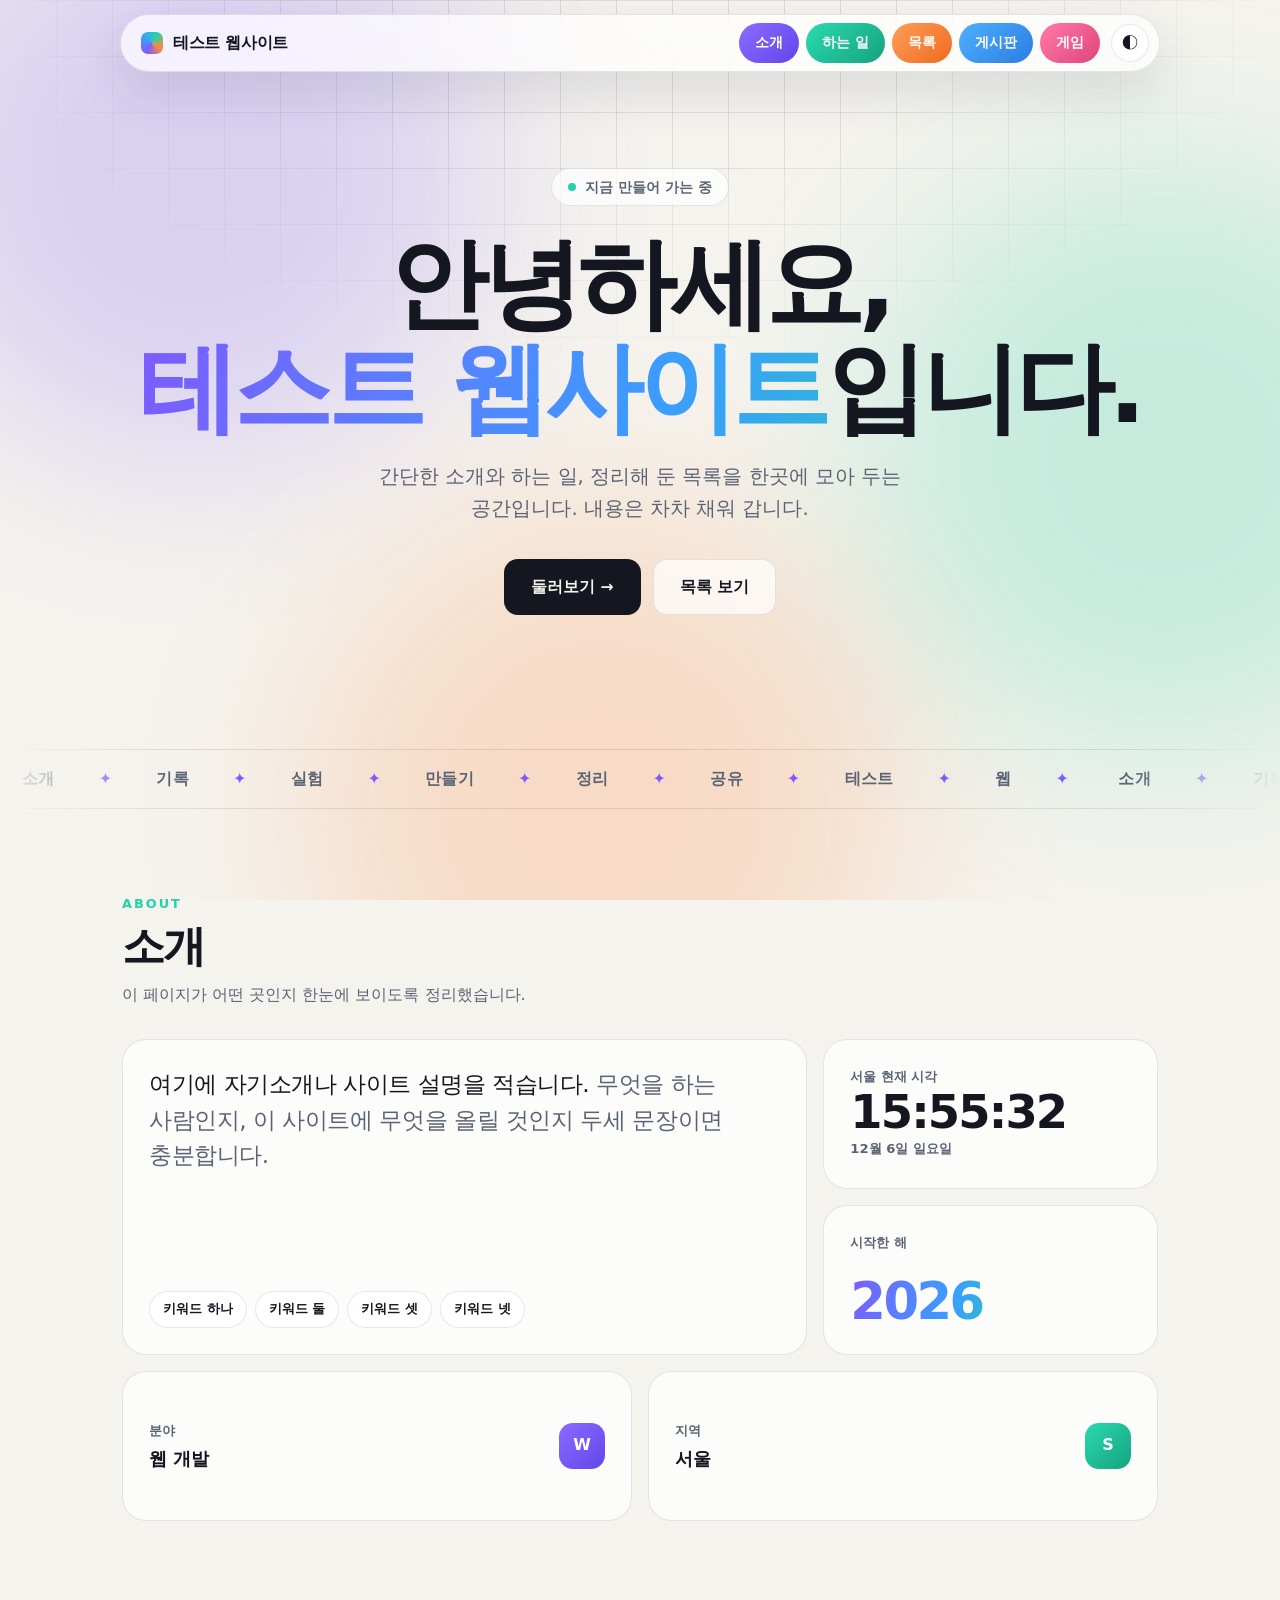
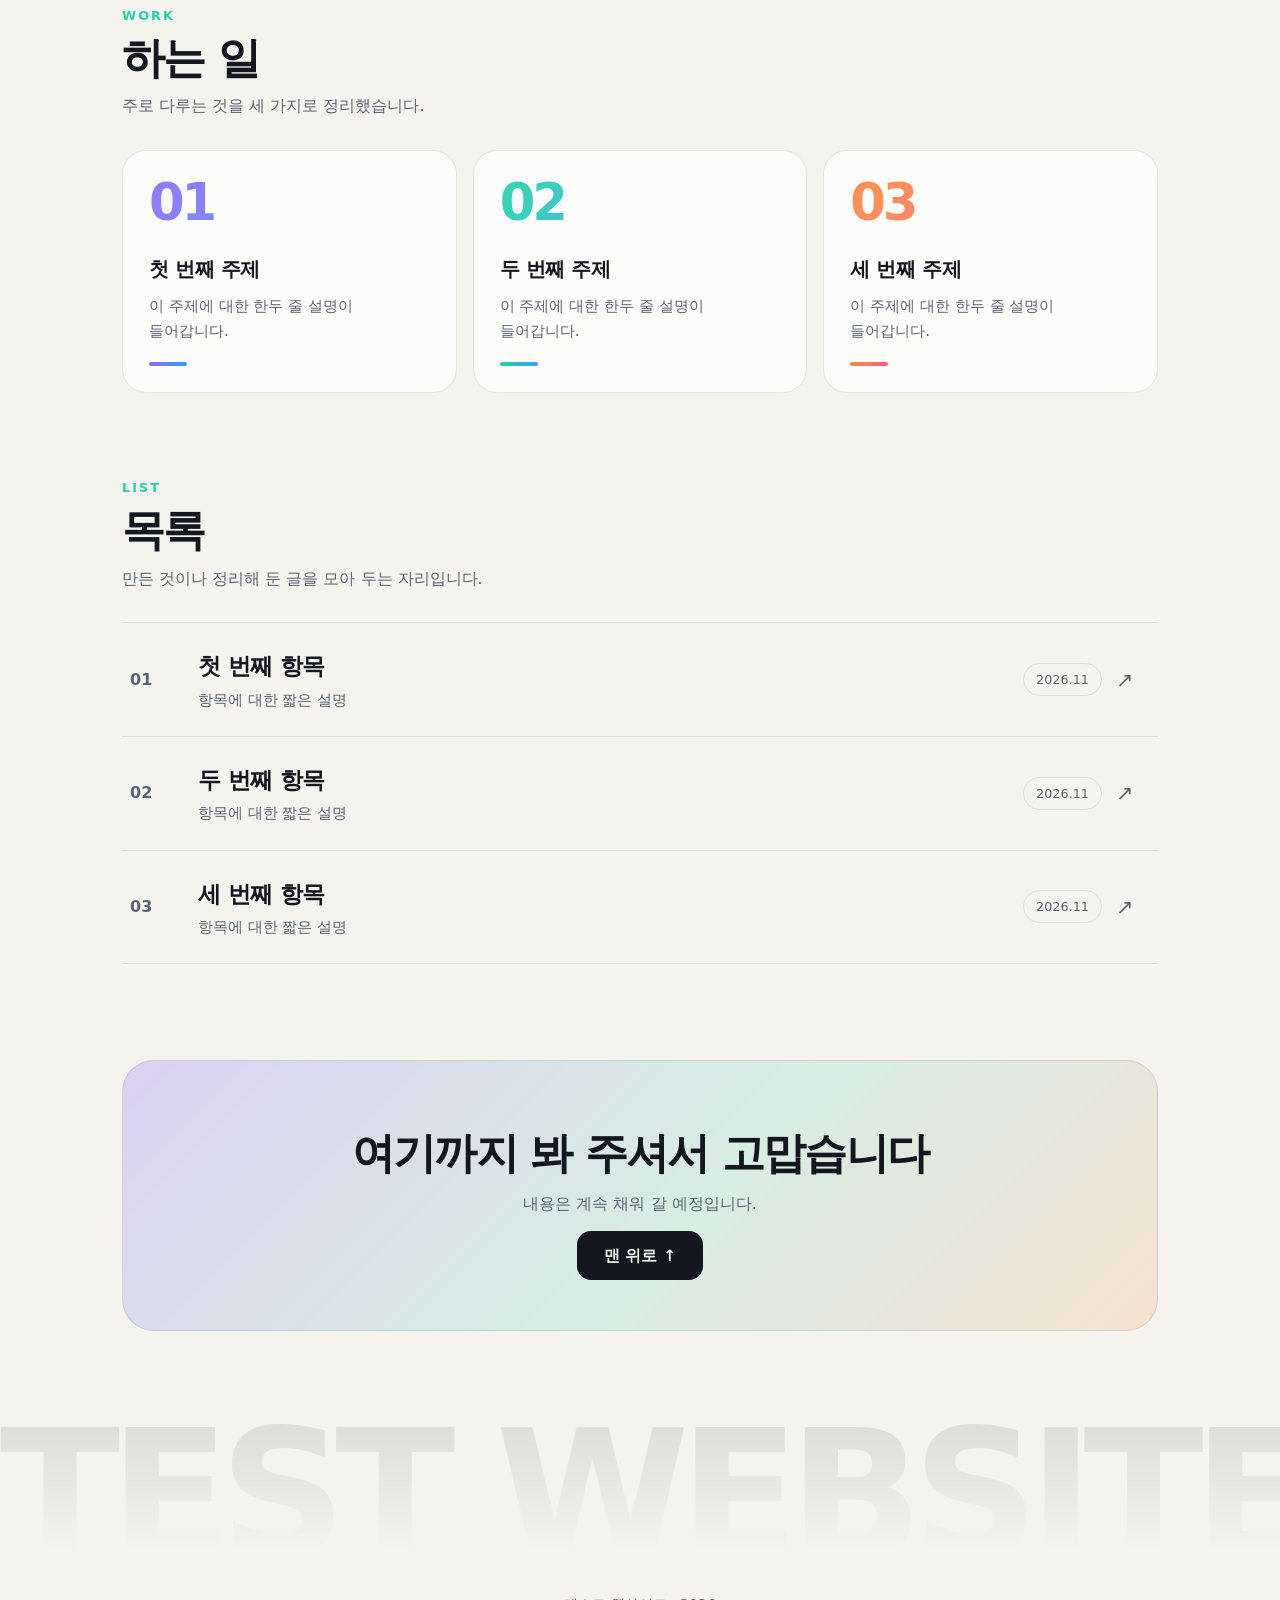
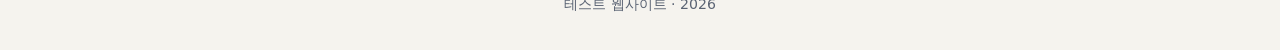
==== index.html @ 70346327 "feat: 게임 페이지 추가" ====
<!DOCTYPE html>
<html lang="ko">
<head>
<meta charset="utf-8">
<meta name="viewport" content="width=device-width, initial-scale=1">
<meta name="color-scheme" content="dark light">
<title>테스트 웹사이트</title>
<style>
  :root {
    --bg: #090b10; --bg2: #0f131b; --ink: #f2f4f8; --sub: #98a2b3; --line: rgba(255,255,255,.09);
    --glass: rgba(255,255,255,.045); --glass2: rgba(255,255,255,.08);
    --c1: #7c5cff; --c2: #22d3a6; --c3: #ff8a3d; --c4: #3b9dff;
    --shadow: 0 20px 60px rgba(0,0,0,.45);
  }
  :root[data-theme="light"] {
    --bg: #f5f3ee; --bg2: #ffffff; --ink: #14171f; --sub: #5b6474; --line: rgba(20,23,31,.1);
    --glass: rgba(255,255,255,.7); --glass2: rgba(255,255,255,.95);
    --shadow: 0 20px 50px rgba(30,40,70,.12);
  }
  * { box-sizing: border-box; }
  html { scroll-behavior: smooth; }
  body { margin: 0; background: var(--bg); color: var(--ink); line-height: 1.65; overflow-x: hidden; word-break: keep-all; overflow-wrap: anywhere;
    font-family: "Pretendard", "Malgun Gothic", "맑은 고딕", "Apple SD Gothic Neo", system-ui, sans-serif;
    -webkit-font-smoothing: antialiased; }
  a { color: inherit; text-decoration: none; }
  .wrap { max-width: 1080px; margin: 0 auto; padding: 0 22px; position: relative; }

  /* 배경 */
  .aurora { position: fixed; inset: 0; z-index: -2; overflow: hidden; pointer-events: none; }
  .aurora i { position: absolute; width: 46vw; height: 46vw; min-width: 380px; min-height: 380px; border-radius: 50%;
    filter: blur(90px); opacity: .34; animation: drift 22s ease-in-out infinite alternate; }
  .aurora i:nth-child(1) { background: var(--c1); top: -14%; left: -8%; }
  .aurora i:nth-child(2) { background: var(--c2); top: 18%; right: -14%; animation-duration: 27s; animation-delay: -6s; }
  .aurora i:nth-child(3) { background: var(--c3); bottom: -22%; left: 24%; opacity: .2; animation-duration: 31s; animation-delay: -12s; }
  :root[data-theme="light"] .aurora i { opacity: .22; }
  .grid-bg { position: fixed; inset: 0; z-index: -1; pointer-events: none;
    background-image: linear-gradient(var(--line) 1px, transparent 1px), linear-gradient(90deg, var(--line) 1px, transparent 1px);
    background-size: 56px 56px; mask-image: radial-gradient(ellipse 70% 55% at 50% 0%, #000 30%, transparent 75%);
    -webkit-mask-image: radial-gradient(ellipse 70% 55% at 50% 0%, #000 30%, transparent 75%); }
  @keyframes drift { to { transform: translate3d(7vw, 5vh, 0) scale(1.14); } }

  /* 상단 메뉴 */
  header { position: sticky; top: 14px; z-index: 20; padding: 0 14px; }
  .bar { max-width: 1040px; margin: 0 auto; height: 58px; padding: 0 10px 0 20px; display: flex; align-items: center; justify-content: space-between;
    background: var(--glass); border: 1px solid var(--line); border-radius: 999px;
    backdrop-filter: blur(18px) saturate(160%); -webkit-backdrop-filter: blur(18px) saturate(160%); box-shadow: var(--shadow); }
  .logo { display: flex; align-items: center; gap: 10px; font-weight: 800; letter-spacing: -0.02em; white-space: nowrap; }
  .logo span { width: 22px; height: 22px; border-radius: 7px; background: conic-gradient(from 210deg, var(--c1), var(--c4), var(--c2), var(--c3), var(--c1)); }
  nav { display: flex; flex-direction: row; align-items: center; gap: 7px; }
  nav a { padding: 8px 16px; border-radius: 999px; font-size: .88rem; font-weight: 700; color: #fff; white-space: nowrap;
    transition: transform .15s, box-shadow .15s; }
  nav a:nth-child(1) { background: linear-gradient(135deg, #8b6bff, #6246ea); }
  nav a:nth-child(2) { background: linear-gradient(135deg, #2bd9ad, #14a37f); }
  nav a:nth-child(3) { background: linear-gradient(135deg, #ff9d57, #ef6b1f); }
  nav a:nth-child(4) { background: linear-gradient(135deg, #4fb0ff, #2a7de1); }
  nav a:nth-child(5) { background: linear-gradient(135deg, #ff7aa8, #e0457b); }
  nav a:hover { transform: translateY(-2px); box-shadow: 0 8px 20px rgba(0,0,0,.28); }
  #theme { width: 38px; height: 38px; margin-left: 4px; border-radius: 50%; border: 1px solid var(--line); background: var(--glass2);
    color: var(--ink); cursor: pointer; font-size: 1rem; display: grid; place-items: center; transition: transform .3s; }
  #theme:hover { transform: rotate(40deg); }

  /* 첫 화면 */
  .hero { padding: 110px 0 70px; text-align: center; }
  .badge { display: inline-flex; align-items: center; gap: 9px; padding: 7px 16px; border-radius: 999px; font-size: .85rem; font-weight: 600;
    background: var(--glass); border: 1px solid var(--line); color: var(--sub); }
  .badge b { width: 8px; height: 8px; border-radius: 50%; background: var(--c2); box-shadow: 0 0 0 0 var(--c2); animation: pulse 2s infinite; }
  @keyframes pulse { 70% { box-shadow: 0 0 0 9px transparent; } 100% { box-shadow: 0 0 0 0 transparent; } }
  h1 { font-size: clamp(2.2rem, 9vw, 6.2rem); line-height: 1.04; letter-spacing: -0.05em; font-weight: 800; margin: 26px 0 22px; }
  .grad { background: linear-gradient(100deg, var(--c1) 0%, var(--c4) 35%, var(--c2) 65%, var(--c3) 100%); background-size: 220% 100%;
    -webkit-background-clip: text; background-clip: text; color: transparent; animation: shine 9s linear infinite; }
  @keyframes shine { to { background-position: -220% 0; } }
  .hero p { font-size: clamp(1rem, 2.2vw, 1.22rem); color: var(--sub); max-width: 580px; margin: 0 auto 34px; }
  .btns { display: flex; gap: 12px; justify-content: center; flex-wrap: wrap; }
  .btn { padding: 14px 26px; border-radius: 14px; font-weight: 700; font-size: .98rem; border: 1px solid var(--line); background: var(--glass);
    backdrop-filter: blur(10px); transition: transform .15s, background .15s; }
  .btn.main { background: var(--ink); color: var(--bg); border-color: transparent; }
  .btn:hover { transform: translateY(-2px); }
  .btn i { font-style: normal; display: inline-block; transition: transform .2s; }
  .btn:hover i { transform: translateX(4px); }

  /* 흐르는 띠 */
  .marquee { margin: 64px 0 0; border-block: 1px solid var(--line); padding: 16px 0; overflow: hidden; white-space: nowrap;
    mask-image: linear-gradient(90deg, transparent, #000 12%, #000 88%, transparent);
    -webkit-mask-image: linear-gradient(90deg, transparent, #000 12%, #000 88%, transparent); }
  .marquee div { display: inline-block; animation: slide 30s linear infinite; }
  .marquee span { margin: 0 22px; font-weight: 700; letter-spacing: .02em; color: var(--sub); }
  .marquee span::after { content: "✦"; margin-left: 44px; color: var(--c1); }
  @keyframes slide { to { transform: translateX(-50%); } }

  section { padding: 84px 0 0; }
  .eyebrow { font-size: .8rem; font-weight: 800; letter-spacing: .16em; color: var(--c2); text-transform: uppercase; }
  h2 { font-size: clamp(1.8rem, 4.4vw, 2.7rem); letter-spacing: -0.04em; line-height: 1.15; margin: 8px 0 10px; }
  .lead { color: var(--sub); margin: 0 0 30px; max-width: 520px; }

  /* 카드 공통 */
  .tile { position: relative; background: var(--glass); border: 1px solid var(--line); border-radius: 24px; padding: 26px; overflow: hidden;
    backdrop-filter: blur(14px); -webkit-backdrop-filter: blur(14px); transition: transform .25s, border-color .25s; }
  .tile::before { content: ""; position: absolute; inset: 0; border-radius: inherit; opacity: 0; transition: opacity .3s; pointer-events: none;
    background: radial-gradient(420px circle at var(--mx, 50%) var(--my, 50%), rgba(124,92,255,.22), transparent 45%); }
  .tile:hover { transform: translateY(-4px); border-color: rgba(124,92,255,.5); }
  .tile:hover::before { opacity: 1; }
  .tile > * { position: relative; }

  /* 벤토 */
  .bento { display: grid; grid-template-columns: repeat(6, 1fr); grid-auto-rows: minmax(150px, auto); gap: 16px; }
  .b-intro { grid-column: span 4; grid-row: span 2; display: flex; flex-direction: column; justify-content: space-between; }
  .b-intro p { font-size: clamp(1.1rem, 2.3vw, 1.45rem); line-height: 1.55; letter-spacing: -0.02em; margin: 0 0 18px; }
  .b-intro p em { font-style: normal; color: var(--sub); }
  .chips { display: flex; flex-wrap: wrap; gap: 8px; }
  .chips span { padding: 6px 13px; border-radius: 999px; border: 1px solid var(--line); background: var(--glass2); font-size: .84rem; font-weight: 600; }
  .b-clock { grid-column: span 2; display: flex; flex-direction: column; justify-content: space-between; }
  .b-clock .time { font-size: clamp(1.45rem, 4.6vw, 2.9rem); white-space: nowrap; font-weight: 800; letter-spacing: -0.04em; font-variant-numeric: tabular-nums; line-height: 1; }
  .b-stat { grid-column: span 2; display: flex; flex-direction: column; justify-content: space-between; }
  .b-stat .big { font-size: clamp(2.2rem, 5vw, 3.2rem); font-weight: 800; letter-spacing: -0.05em; line-height: 1; }
  .b-wide { grid-column: span 3; display: flex; align-items: center; justify-content: space-between; gap: 14px; min-height: 110px; }
  .b-wide b { font-size: 1.15rem; }
  .label { font-size: .82rem; color: var(--sub); font-weight: 600; }
  .dot { width: 46px; height: 46px; border-radius: 14px; flex: none; display: grid; place-items: center; font-weight: 800; color: #fff; }

  /* 하는 일 */
  .cards { display: grid; grid-template-columns: repeat(3, 1fr); gap: 16px; }
  .card .num { font-size: 3.2rem; font-weight: 800; letter-spacing: -0.06em; line-height: 1; opacity: .9;
    background: linear-gradient(135deg, var(--k1), var(--k2)); -webkit-background-clip: text; background-clip: text; color: transparent; }
  .card h3 { margin: 26px 0 8px; font-size: 1.22rem; letter-spacing: -0.02em; }
  .card p { margin: 0 0 18px; color: var(--sub); font-size: .95rem; }
  .card .line { height: 4px; border-radius: 4px; background: linear-gradient(90deg, var(--k1), var(--k2)); width: 38px; transition: width .35s; }
  .card:hover .line { width: 100%; }

  /* 목록 */
  .list { list-style: none; margin: 0; padding: 0; }
  .list li { border-top: 1px solid var(--line); }
  .list li:last-child { border-bottom: 1px solid var(--line); }
  .row { display: grid; grid-template-columns: 54px 1fr auto 34px; align-items: center; gap: 14px; padding: 24px 8px; transition: padding .25s, background .25s; border-radius: 16px; }
  .row:hover { padding-inline: 20px; background: var(--glass); }
  .row .no { color: var(--sub); font-weight: 700; font-variant-numeric: tabular-nums; }
  .row b { font-size: clamp(1.1rem, 2.6vw, 1.45rem); letter-spacing: -0.03em; }
  .row p { margin: 2px 0 0; color: var(--sub); font-size: .92rem; }
  .row small { padding: 5px 12px; border-radius: 999px; border: 1px solid var(--line); font-size: .8rem; color: var(--sub); white-space: nowrap; }
  .row .go { font-size: 1.3rem; transition: transform .25s; color: var(--sub); }
  .row:hover .go { transform: translate(4px, -4px); color: var(--c2); }

  /* 하단 */
  .cta { margin-top: 96px; text-align: center; padding: 60px 24px; border-radius: 32px; border: 1px solid var(--line);
    background: linear-gradient(135deg, rgba(124,92,255,.22), rgba(34,211,166,.14) 55%, rgba(255,138,61,.16)); }
  .cta h2 { margin-bottom: 12px; }
  .cta p { color: var(--sub); margin: 0 0 26px; }
  footer { padding: 46px 0 34px; text-align: center; color: var(--sub); font-size: .88rem; }
  .word { font-size: clamp(3rem, 15vw, 11rem); font-weight: 800; letter-spacing: -0.06em; line-height: .9; margin: 40px 0 18px; user-select: none;
    background: linear-gradient(180deg, var(--line), transparent 85%); -webkit-background-clip: text; background-clip: text; color: transparent; white-space: nowrap; }

  /* 등장 효과 */
  .js .rv { opacity: 0; transform: translateY(26px); transition: opacity .7s cubic-bezier(.2,.7,.2,1), transform .7s cubic-bezier(.2,.7,.2,1); transition-delay: var(--d, 0s); }
  .js .rv.on { opacity: 1; transform: none; }

  @media (max-width: 820px) {
    .bento { grid-template-columns: repeat(2, 1fr); }
    .b-intro, .b-wide { grid-column: span 2; }
    .b-intro { grid-row: auto; gap: 18px; }
    .b-clock, .b-stat { grid-column: span 1; }
    .cards { grid-template-columns: 1fr; }
    .hero { padding: 76px 0 50px; }
    section { padding-top: 64px; }
  }
  @media (max-width: 560px) {
    .bar { padding-left: 14px; height: 54px; }
    .logo em { display: none; }
    nav { gap: 3px; }
    nav a { padding: 7px 8px; font-size: .78rem; }
    #theme { width: 34px; height: 34px; }
    .row { grid-template-columns: 32px 1fr 26px; }
    .row small { display: none; }
    .tile { padding: 20px; border-radius: 20px; }
  }
  @media (prefers-reduced-motion: reduce) {
    *, *::before, *::after { animation: none !important; transition: none !important; }
    .js .rv { opacity: 1; transform: none; }
  }
</style>
</head>
<body>

<div class="aurora"><i></i><i></i><i></i></div>
<div class="grid-bg"></div>

<header>
  <div class="bar">
    <a class="logo" href="#top"><span></span><em style="font-style:normal">테스트 웹사이트</em></a>
    <nav>
      <a href="#about">소개</a>
      <a href="#work">하는 일</a>
      <a href="#list">목록</a>
      <a href="board.html">게시판</a>
      <a href="game.html">게임</a>
      <button id="theme" type="button" aria-label="밝기 전환" title="밝기 전환">◐</button>
    </nav>
  </div>
</header>

<main id="top">
  <div class="wrap">

    <div class="hero">
      <div class="badge rv"><b></b>지금 만들어 가는 중</div>
      <h1 class="rv" style="--d:.08s">안녕하세요,<br><span class="grad">테스트 웹사이트</span>입니다.</h1>
      <p class="rv" style="--d:.16s">간단한 소개와 하는 일, 정리해 둔 목록을 한곳에 모아 두는 공간입니다. 내용은 차차 채워 갑니다.</p>
      <div class="btns rv" style="--d:.24s">
        <a class="btn main" href="#about">둘러보기 <i>→</i></a>
        <a class="btn" href="#list">목록 보기</a>
      </div>
    </div>

  </div>

  <div class="marquee" aria-hidden="true">
    <div>
      <span>소개</span><span>기록</span><span>실험</span><span>만들기</span><span>정리</span><span>공유</span><span>테스트</span><span>웹</span>
      <span>소개</span><span>기록</span><span>실험</span><span>만들기</span><span>정리</span><span>공유</span><span>테스트</span><span>웹</span>
    </div>
  </div>

  <div class="wrap">

    <section id="about">
      <div class="eyebrow rv">About</div>
      <h2 class="rv">소개</h2>
      <p class="lead rv">이 페이지가 어떤 곳인지 한눈에 보이도록 정리했습니다.</p>

      <div class="bento">
        <div class="tile b-intro rv">
          <p>여기에 자기소개나 사이트 설명을 적습니다. <em>무엇을 하는 사람인지, 이 사이트에 무엇을 올릴 것인지 두세 문장이면 충분합니다.</em></p>
          <div class="chips"><span>키워드 하나</span><span>키워드 둘</span><span>키워드 셋</span><span>키워드 넷</span></div>
        </div>
        <div class="tile b-clock rv" style="--d:.06s">
          <span class="label">서울 현재 시각</span>
          <div>
            <div class="time" id="clock">--:--</div>
            <span class="label" id="date"></span>
          </div>
        </div>
        <div class="tile b-stat rv" style="--d:.12s">
          <span class="label">시작한 해</span>
          <div class="big"><span class="grad">2026</span></div>
        </div>
        <div class="tile b-wide rv">
          <div><span class="label">분야</span><br><b>웹 개발</b></div>
          <div class="dot" style="background:linear-gradient(135deg,#8b6bff,#6246ea)">W</div>
        </div>
        <div class="tile b-wide rv" style="--d:.06s">
          <div><span class="label">지역</span><br><b>서울</b></div>
          <div class="dot" style="background:linear-gradient(135deg,#2bd9ad,#14a37f)">S</div>
        </div>
      </div>
    </section>

    <section id="work">
      <div class="eyebrow rv">Work</div>
      <h2 class="rv">하는 일</h2>
      <p class="lead rv">주로 다루는 것을 세 가지로 정리했습니다.</p>
      <div class="cards">
        <div class="tile card rv" style="--k1:#8b6bff;--k2:#3b9dff">
          <div class="num">01</div>
          <h3>첫 번째 주제</h3>
          <p>이 주제에 대한 한두 줄 설명이 들어갑니다.</p>
          <div class="line"></div>
        </div>
        <div class="tile card rv" style="--k1:#22d3a6;--k2:#3b9dff;--d:.08s">
          <div class="num">02</div>
          <h3>두 번째 주제</h3>
          <p>이 주제에 대한 한두 줄 설명이 들어갑니다.</p>
          <div class="line"></div>
        </div>
        <div class="tile card rv" style="--k1:#ff8a3d;--k2:#ff5c8a;--d:.16s">
          <div class="num">03</div>
          <h3>세 번째 주제</h3>
          <p>이 주제에 대한 한두 줄 설명이 들어갑니다.</p>
          <div class="line"></div>
        </div>
      </div>
    </section>

    <section id="list">
      <div class="eyebrow rv">List</div>
      <h2 class="rv">목록</h2>
      <p class="lead rv">만든 것이나 정리해 둔 글을 모아 두는 자리입니다.</p>
      <ul class="list">
        <li class="rv"><div class="row"><span class="no">01</span><div><b>첫 번째 항목</b><p>항목에 대한 짧은 설명</p></div><small>2026.11</small><span class="go">↗</span></div></li>
        <li class="rv"><div class="row"><span class="no">02</span><div><b>두 번째 항목</b><p>항목에 대한 짧은 설명</p></div><small>2026.11</small><span class="go">↗</span></div></li>
        <li class="rv"><div class="row"><span class="no">03</span><div><b>세 번째 항목</b><p>항목에 대한 짧은 설명</p></div><small>2026.11</small><span class="go">↗</span></div></li>
      </ul>
    </section>

    <div class="cta rv">
      <h2>여기까지 봐 주셔서 고맙습니다</h2>
      <p>내용은 계속 채워 갈 예정입니다.</p>
      <a class="btn main" href="#top">맨 위로 <i>↑</i></a>
    </div>

  </div>
</main>

<footer>
  <div class="word" aria-hidden="true">TEST WEBSITE</div>
  테스트 웹사이트 · 2026
</footer>

<script>
(function () {
  var root = document.documentElement;
  root.classList.add('js');

  // 밝기 전환
  var saved = null;
  try { saved = localStorage.getItem('theme'); } catch (e) {}
  if (saved === 'light' || (!saved && window.matchMedia && window.matchMedia('(prefers-color-scheme: light)').matches)) root.setAttribute('data-theme', 'light');
  document.getElementById('theme').addEventListener('click', function () {
    var light = root.getAttribute('data-theme') === 'light';
    if (light) root.removeAttribute('data-theme'); else root.setAttribute('data-theme', 'light');
    try { localStorage.setItem('theme', light ? 'dark' : 'light'); } catch (e) {}
  });

  // 스크롤 등장
  var items = document.querySelectorAll('.rv');
  if ('IntersectionObserver' in window) {
    var io = new IntersectionObserver(function (es) {
      es.forEach(function (en) { if (en.isIntersecting) { en.target.classList.add('on'); io.unobserve(en.target); } });
    }, { threshold: 0.12 });
    items.forEach(function (el) { io.observe(el); });
  } else {
    items.forEach(function (el) { el.classList.add('on'); });
  }

  // 카드 위 마우스 빛
  document.querySelectorAll('.tile').forEach(function (el) {
    el.addEventListener('pointermove', function (ev) {
      var r = el.getBoundingClientRect();
      el.style.setProperty('--mx', (ev.clientX - r.left) + 'px');
      el.style.setProperty('--my', (ev.clientY - r.top) + 'px');
    });
  });

  // 서울 시각
  var clock = document.getElementById('clock'), date = document.getElementById('date');
  function tick() {
    var now = new Date();
    try {
      clock.textContent = now.toLocaleTimeString('ko-KR', { timeZone: 'Asia/Seoul', hour12: false, hour: '2-digit', minute: '2-digit', second: '2-digit' });
      date.textContent = now.toLocaleDateString('ko-KR', { timeZone: 'Asia/Seoul', month: 'long', day: 'numeric', weekday: 'long' });
    } catch (e) { clock.textContent = now.toTimeString().slice(0, 8); }
  }
  tick(); setInterval(tick, 1000);
})();
</script>
</body>
</html>
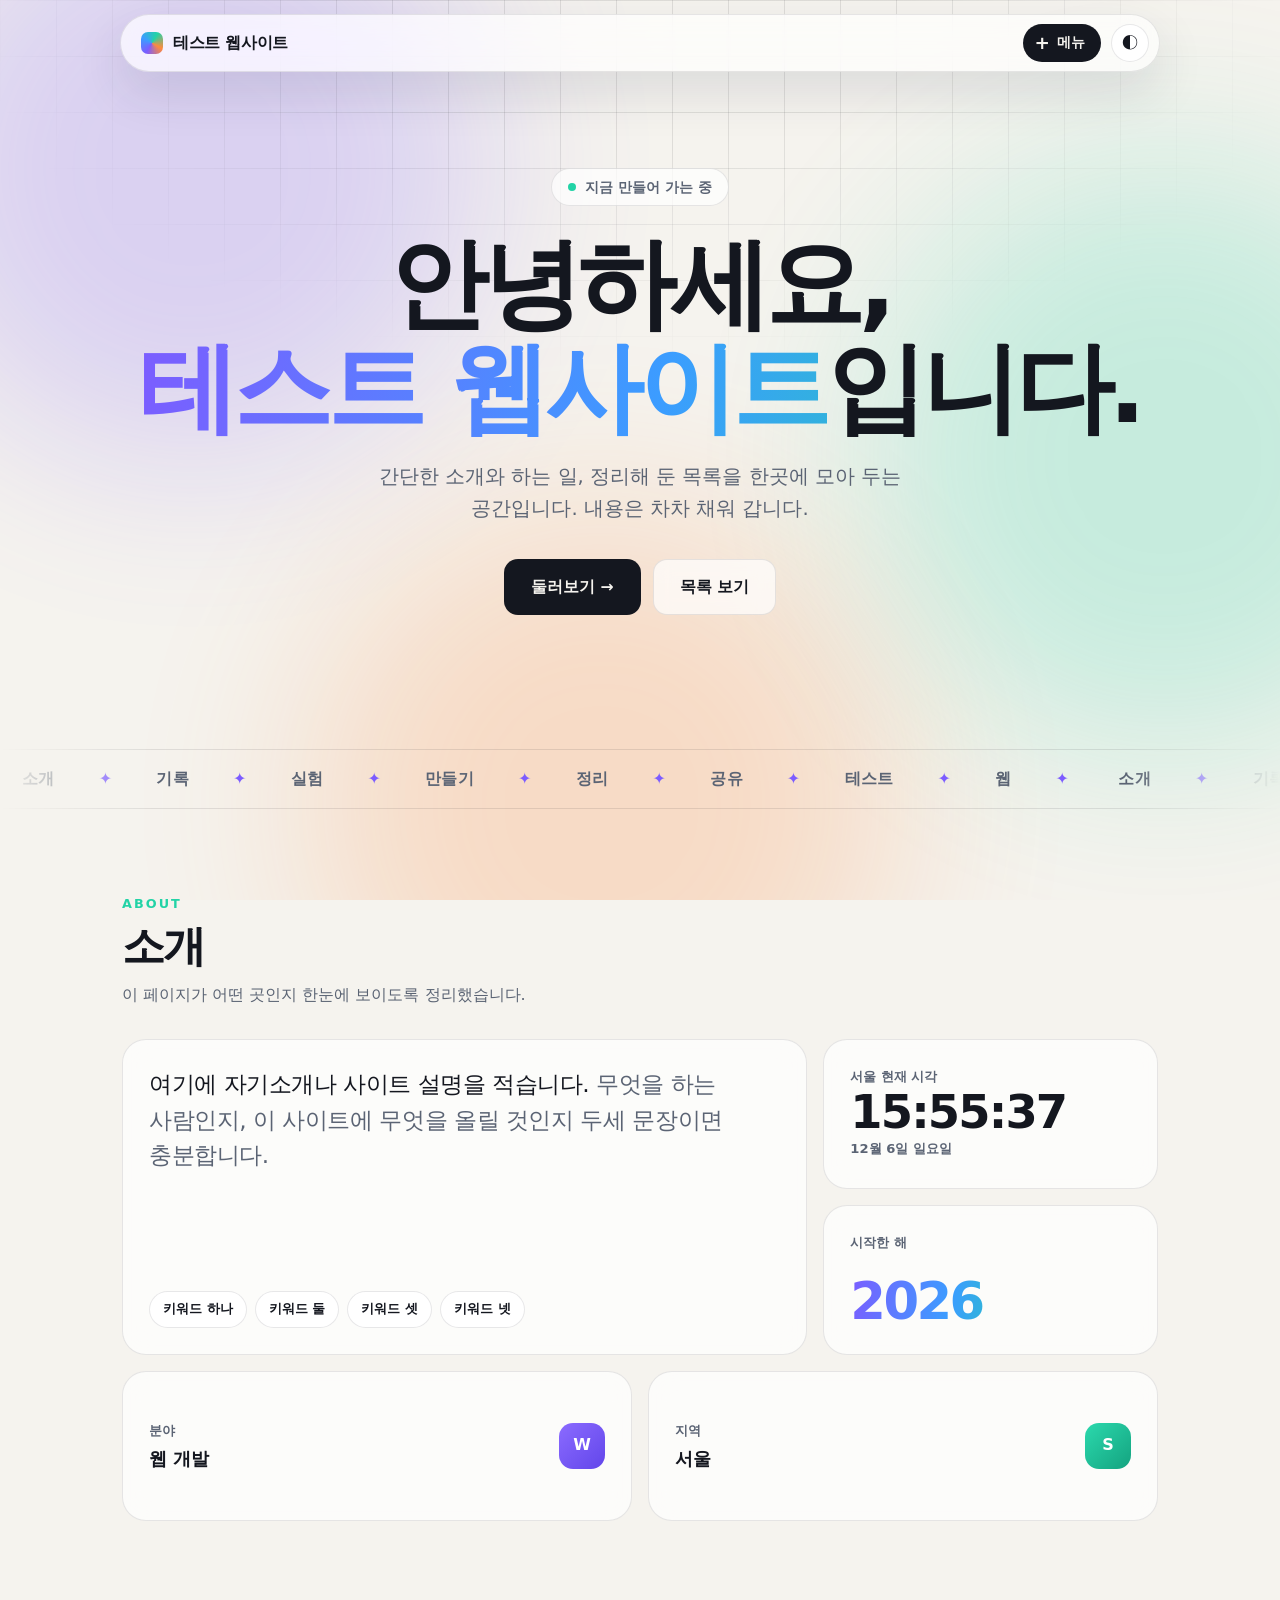
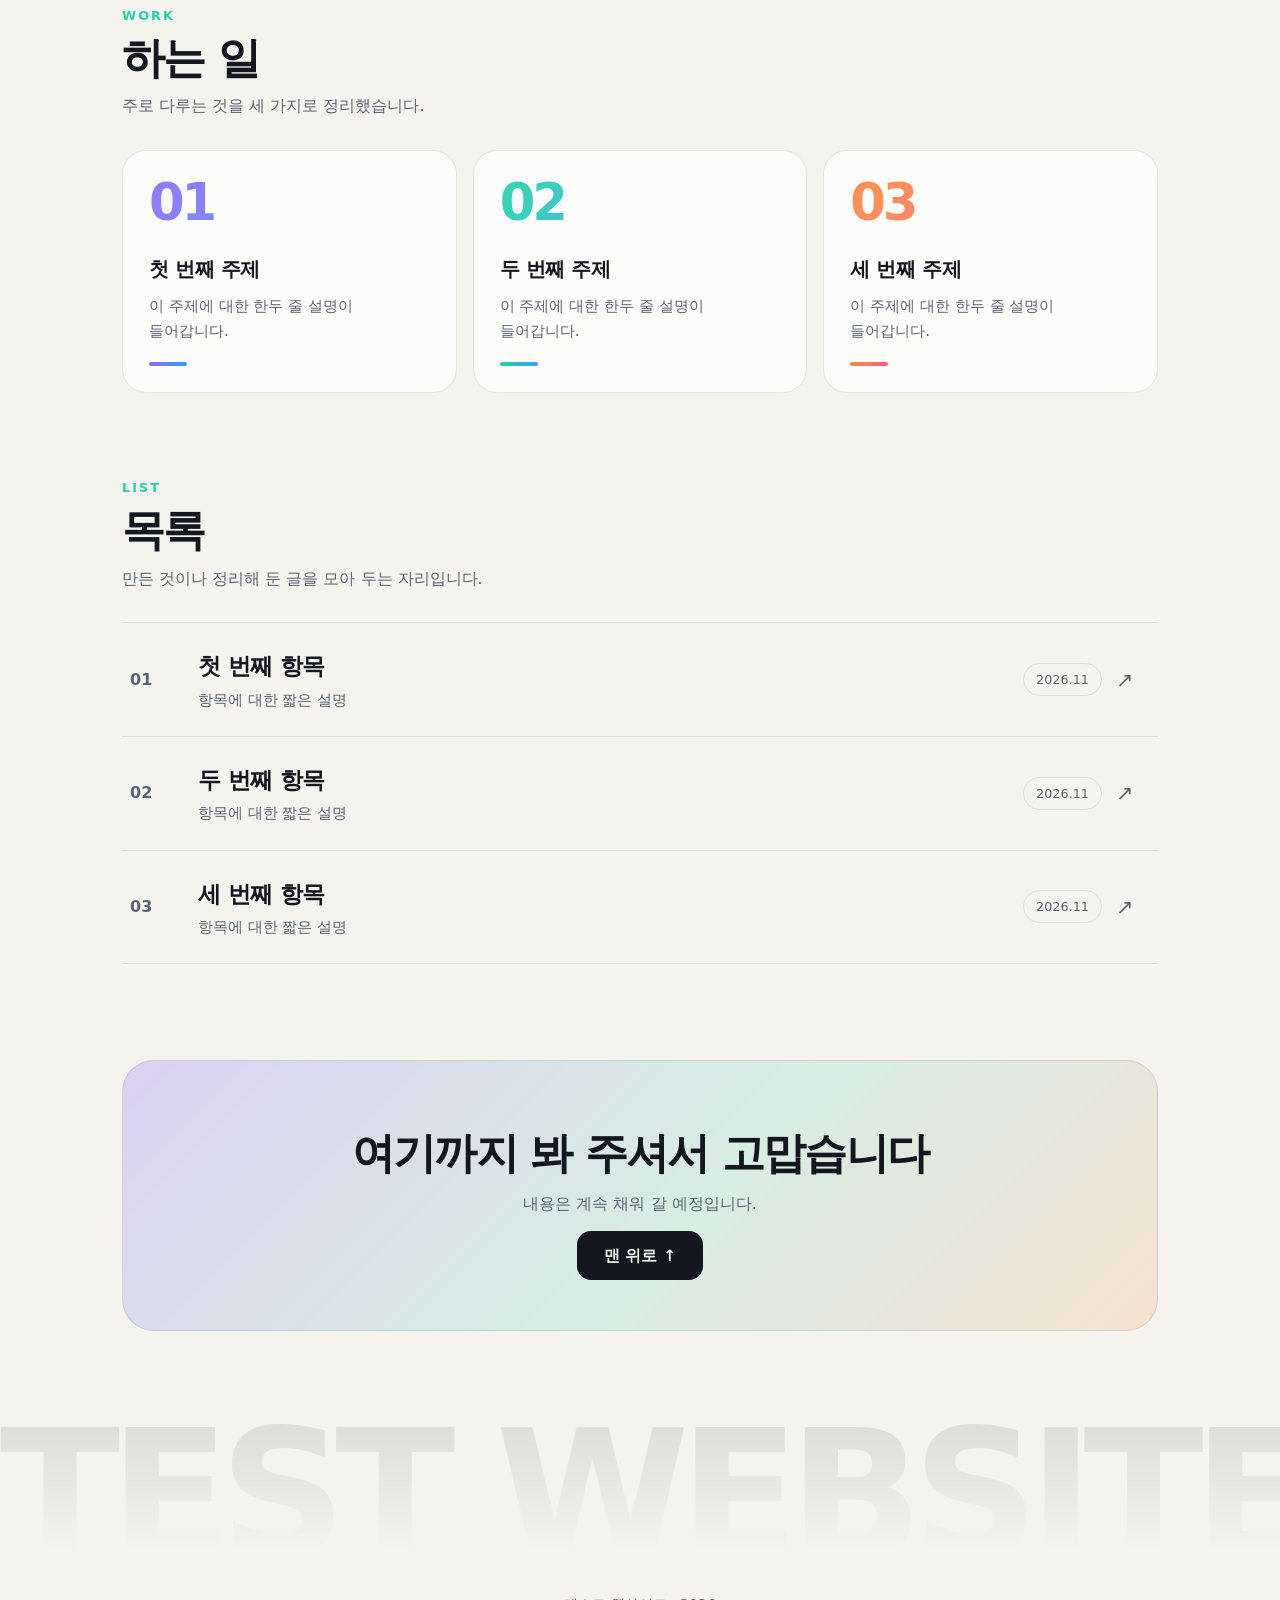
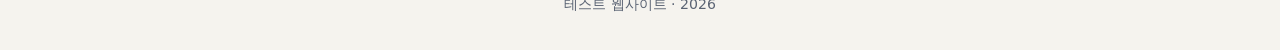
==== commit e0e36566: "feat: 상단 메뉴를 펼침 방식으로 변경" ====
--- a/index.html
+++ b/index.html
@@ -46,15 +46,28 @@
     backdrop-filter: blur(18px) saturate(160%); -webkit-backdrop-filter: blur(18px) saturate(160%); box-shadow: var(--shadow); }
   .logo { display: flex; align-items: center; gap: 10px; font-weight: 800; letter-spacing: -0.02em; white-space: nowrap; }
   .logo span { width: 22px; height: 22px; border-radius: 7px; background: conic-gradient(from 210deg, var(--c1), var(--c4), var(--c2), var(--c3), var(--c1)); }
-  nav { display: flex; flex-direction: row; align-items: center; gap: 7px; }
-  nav a { padding: 8px 16px; border-radius: 999px; font-size: .88rem; font-weight: 700; color: #fff; white-space: nowrap;
-    transition: transform .15s, box-shadow .15s; }
+  .bar { position: relative; }
+  .tools { display: flex; align-items: center; gap: 6px; }
+  #menuBtn { height: 38px; padding: 0 16px 0 12px; border-radius: 999px; border: 0; background: var(--ink); color: var(--bg); font: inherit; font-size: .88rem; font-weight: 700;
+    cursor: pointer; display: inline-flex; align-items: center; gap: 7px; white-space: nowrap; transition: transform .15s; }
+  #menuBtn:hover { transform: translateY(-2px); }
+  #menuBtn:active { transform: scale(.94); }
+  #menuBtn i { font-style: normal; font-size: 1.15rem; line-height: 1; transition: transform .35s cubic-bezier(.34,1.56,.64,1); }
+  header.open #menuBtn i { transform: rotate(135deg); }
+  nav { position: absolute; top: calc(100% + 12px); right: 6px; display: flex; flex-wrap: wrap; justify-content: flex-end; gap: 8px; pointer-events: none; }
+  header.open nav { pointer-events: auto; }
+  nav a { padding: 11px 20px; border-radius: 999px; font-size: .95rem; font-weight: 700; color: #fff; white-space: nowrap; box-shadow: 0 10px 24px rgba(0,0,0,.25);
+    opacity: 0; visibility: hidden; transform: translateY(-14px) scale(.4); transition: transform .15s, opacity .15s, visibility 0s .15s; }
+  header.open nav a { opacity: 1; visibility: visible; transform: none; transition: transform .15s;
+    animation: pop .5s cubic-bezier(.34,1.56,.64,1) backwards; animation-delay: calc(var(--i, 0) * 55ms); }
+  @keyframes pop { from { opacity: 0; transform: translateY(-22px) scale(.2) rotate(-10deg); } }
   nav a:nth-child(1) { background: linear-gradient(135deg, #8b6bff, #6246ea); }
   nav a:nth-child(2) { background: linear-gradient(135deg, #2bd9ad, #14a37f); }
   nav a:nth-child(3) { background: linear-gradient(135deg, #ff9d57, #ef6b1f); }
   nav a:nth-child(4) { background: linear-gradient(135deg, #4fb0ff, #2a7de1); }
   nav a:nth-child(5) { background: linear-gradient(135deg, #ff7aa8, #e0457b); }
-  nav a:hover { transform: translateY(-2px); box-shadow: 0 8px 20px rgba(0,0,0,.28); }
+  header.open nav a:hover { transform: translateY(-3px) scale(1.07); }
+  header.open nav a:active { transform: scale(.95); }
   #theme { width: 38px; height: 38px; margin-left: 4px; border-radius: 50%; border: 1px solid var(--line); background: var(--glass2);
     color: var(--ink); cursor: pointer; font-size: 1rem; display: grid; place-items: center; transition: transform .3s; }
   #theme:hover { transform: rotate(40deg); }
@@ -164,8 +177,8 @@
   @media (max-width: 560px) {
     .bar { padding-left: 14px; height: 54px; }
     .logo em { display: none; }
-    nav { gap: 3px; }
-    nav a { padding: 7px 8px; font-size: .78rem; }
+    nav a { padding: 9px 15px; font-size: .88rem; }
+    #menuBtn { height: 34px; }
     #theme { width: 34px; height: 34px; }
     .row { grid-template-columns: 32px 1fr 26px; }
     .row small { display: none; }
@@ -185,13 +198,16 @@
 <header>
   <div class="bar">
     <a class="logo" href="#top"><span></span><em style="font-style:normal">테스트 웹사이트</em></a>
-    <nav>
+    <div class="tools">
+      <button id="menuBtn" type="button" aria-expanded="false" aria-controls="menu"><i>+</i>메뉴</button>
+      <button id="theme" type="button" aria-label="밝기 전환" title="밝기 전환">◐</button>
+    </div>
+    <nav id="menu">
       <a href="#about">소개</a>
       <a href="#work">하는 일</a>
       <a href="#list">목록</a>
       <a href="board.html">게시판</a>
       <a href="game.html">게임</a>
-      <button id="theme" type="button" aria-label="밝기 전환" title="밝기 전환">◐</button>
     </nav>
   </div>
 </header>
@@ -318,6 +334,14 @@
     try { localStorage.setItem('theme', light ? 'dark' : 'light'); } catch (e) {}
   });
 
+  // 메뉴 펼침
+  var header = document.querySelector('header'), menuBtn = document.getElementById('menuBtn');
+  document.querySelectorAll('#menu a').forEach(function (a, i) { a.style.setProperty('--i', i); });
+  function setMenu(open) { header.classList.toggle('open', open); menuBtn.setAttribute('aria-expanded', open ? 'true' : 'false'); }
+  menuBtn.addEventListener('click', function (ev) { ev.stopPropagation(); setMenu(!header.classList.contains('open')); });
+  document.addEventListener('click', function () { setMenu(false); });
+  document.addEventListener('keydown', function (ev) { if (ev.key === 'Escape') setMenu(false); });
+
   // 스크롤 등장
   var items = document.querySelectorAll('.rv');
   if ('IntersectionObserver' in window) {
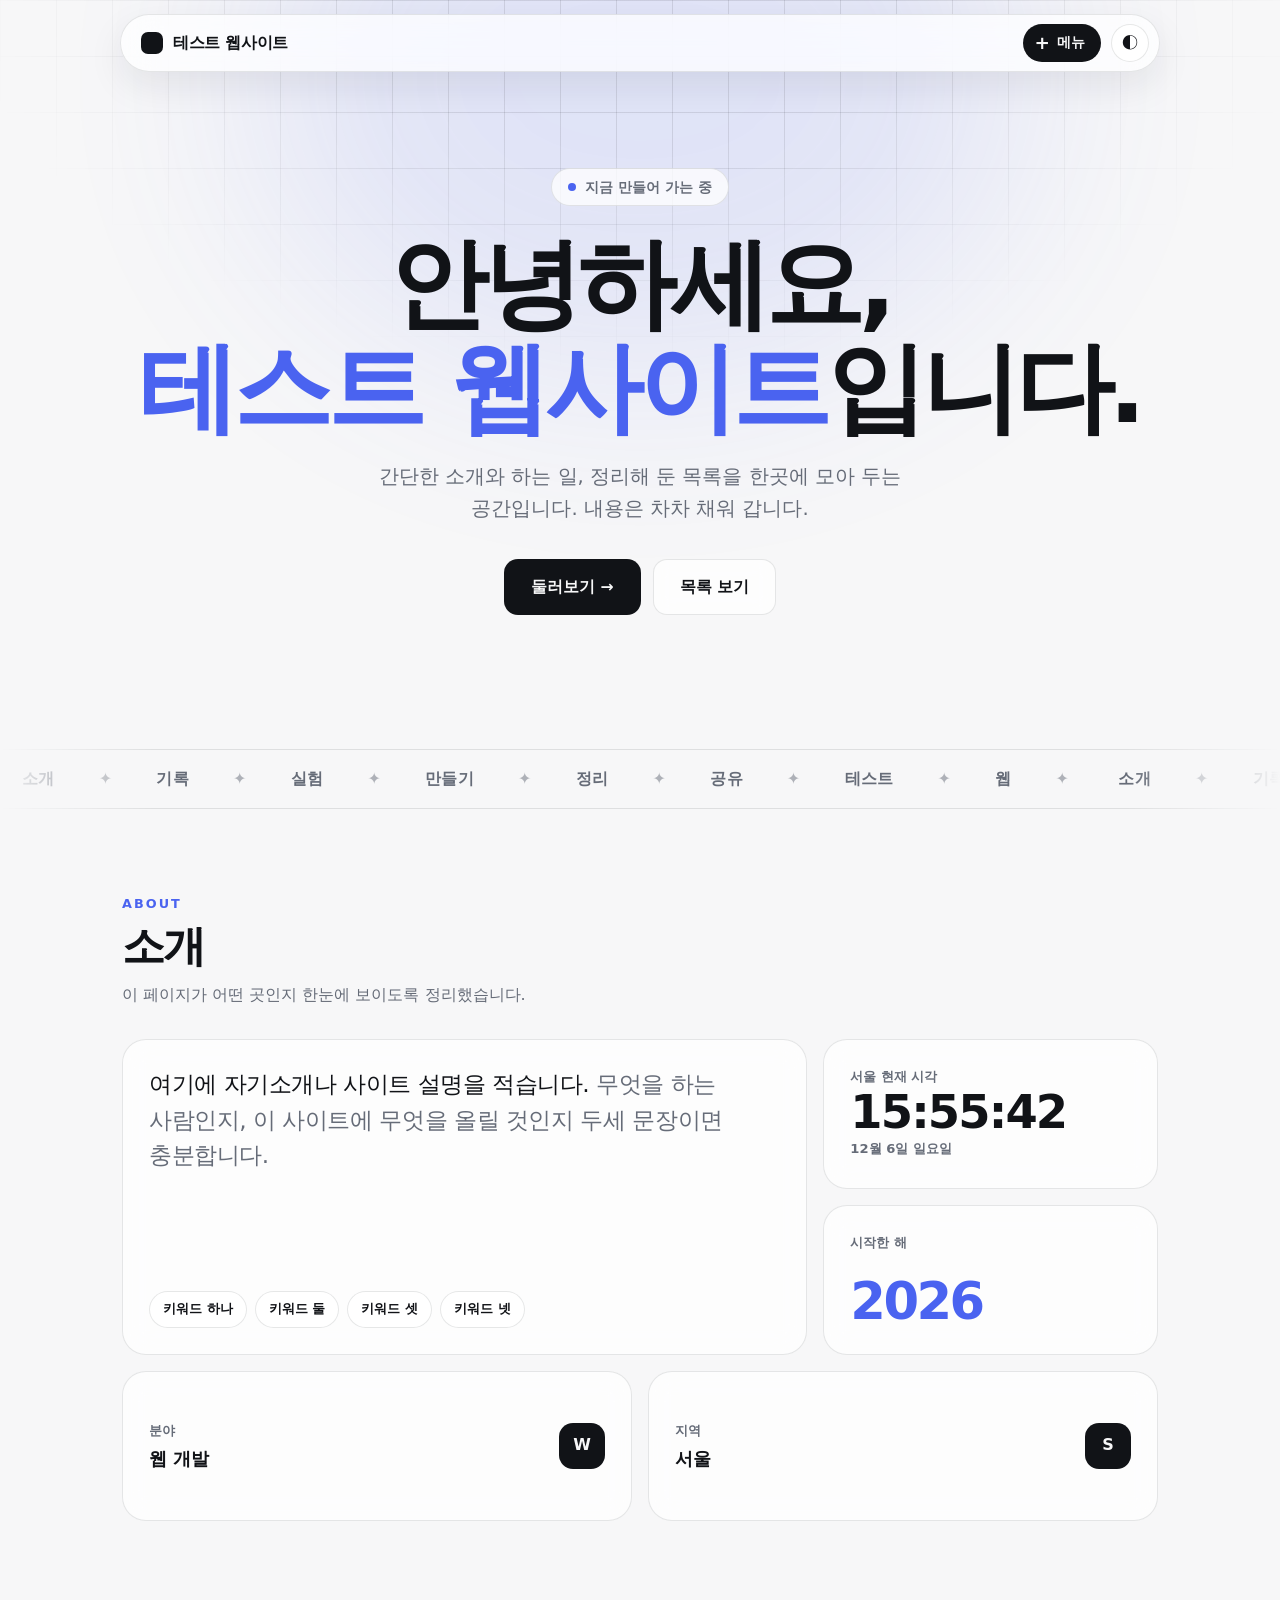
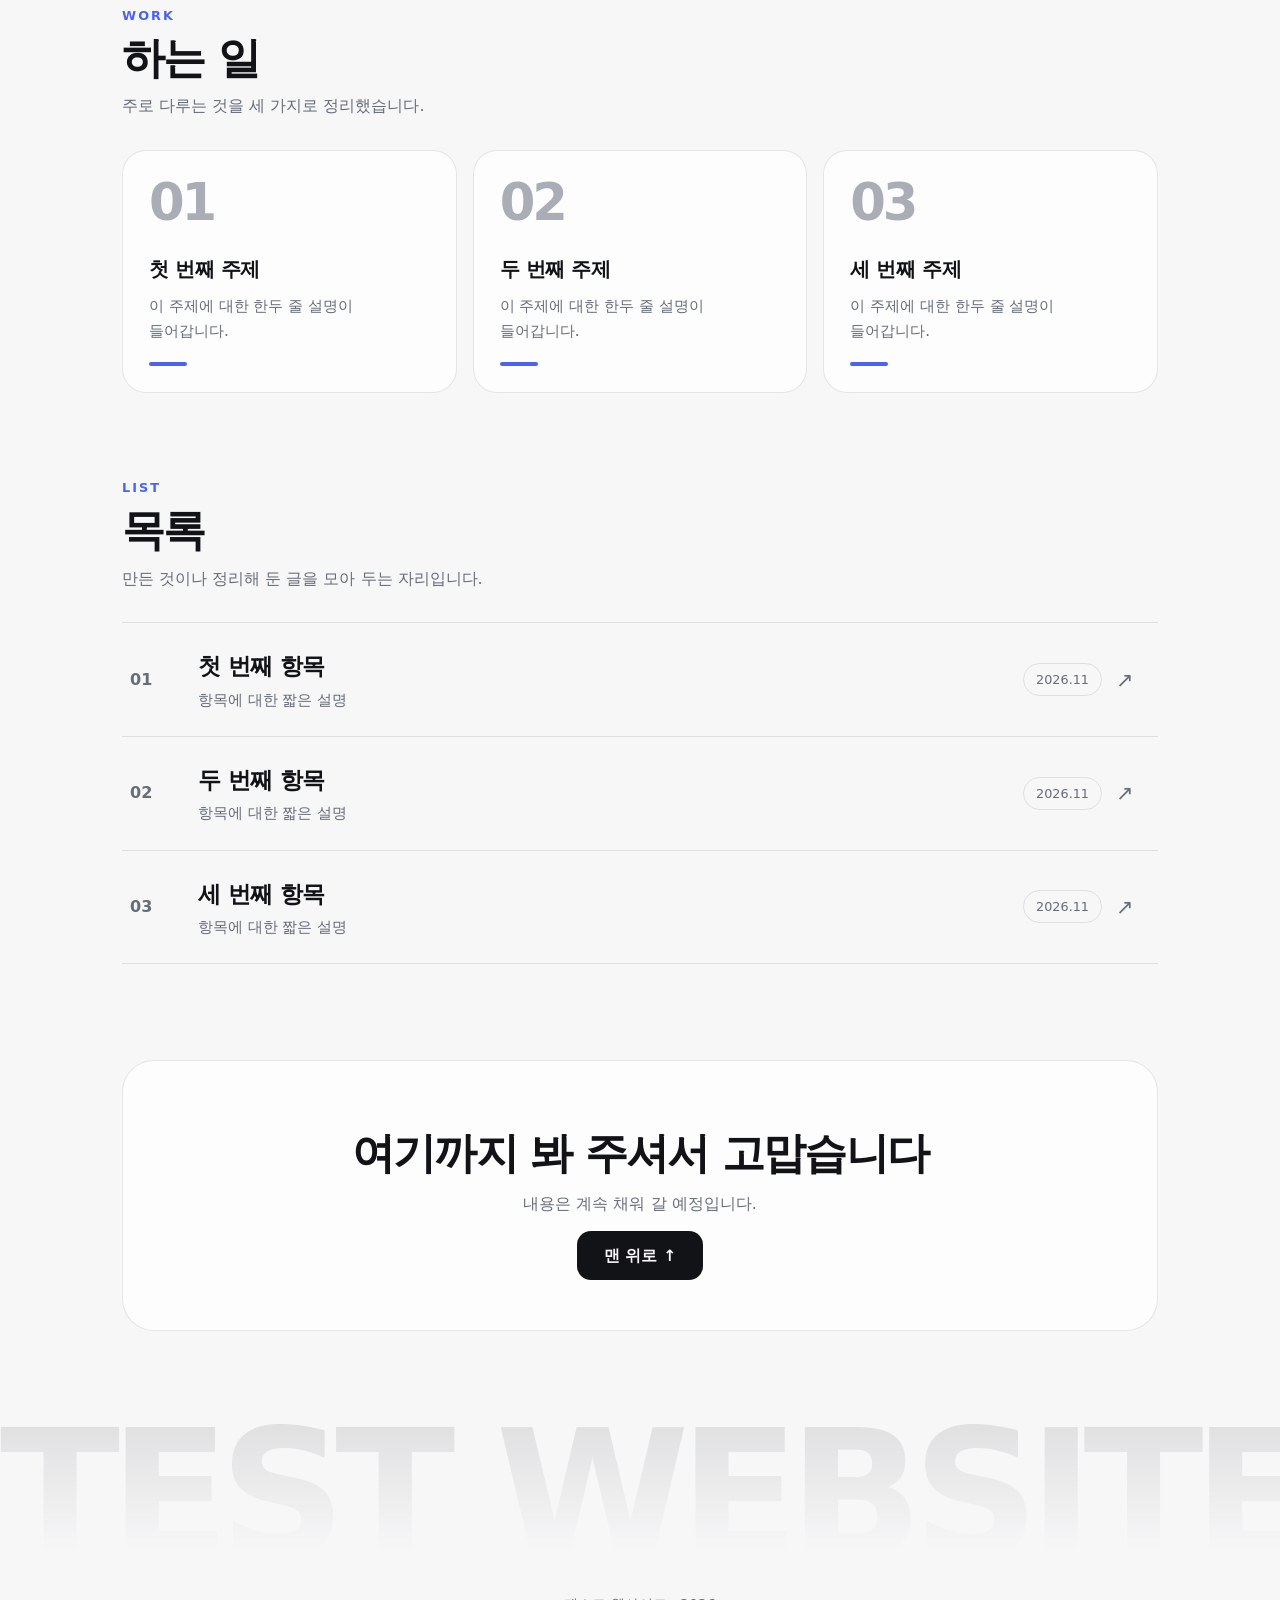
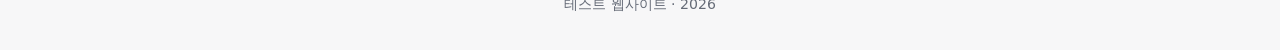
==== commit c3591cfb: "style: 단색 톤으로 정리하고 메뉴를 원형 배치로 변경" ====
--- a/index.html
+++ b/index.html
@@ -7,15 +7,16 @@
 <title>테스트 웹사이트</title>
 <style>
   :root {
-    --bg: #090b10; --bg2: #0f131b; --ink: #f2f4f8; --sub: #98a2b3; --line: rgba(255,255,255,.09);
-    --glass: rgba(255,255,255,.045); --glass2: rgba(255,255,255,.08);
-    --c1: #7c5cff; --c2: #22d3a6; --c3: #ff8a3d; --c4: #3b9dff;
-    --shadow: 0 20px 60px rgba(0,0,0,.45);
+    --bg: #0b0c0f; --bg2: #16181d; --ink: #f3f4f6; --sub: #8d939e; --line: rgba(255,255,255,.1);
+    --glass: rgba(255,255,255,.04); --glass2: rgba(255,255,255,.08);
+    --c1: #8496ff;
+    --shadow: 0 16px 44px rgba(0,0,0,.4);
   }
   :root[data-theme="light"] {
-    --bg: #f5f3ee; --bg2: #ffffff; --ink: #14171f; --sub: #5b6474; --line: rgba(20,23,31,.1);
-    --glass: rgba(255,255,255,.7); --glass2: rgba(255,255,255,.95);
-    --shadow: 0 20px 50px rgba(30,40,70,.12);
+    --bg: #f7f7f8; --bg2: #ffffff; --ink: #111317; --sub: #666c78; --line: rgba(17,19,23,.1);
+    --glass: rgba(255,255,255,.75); --glass2: rgba(255,255,255,.95);
+    --c1: #4a63f0;
+    --shadow: 0 14px 36px rgba(20,25,40,.08);
   }
   * { box-sizing: border-box; }
   html { scroll-behavior: smooth; }
@@ -27,17 +28,12 @@
 
   /* 배경 */
   .aurora { position: fixed; inset: 0; z-index: -2; overflow: hidden; pointer-events: none; }
-  .aurora i { position: absolute; width: 46vw; height: 46vw; min-width: 380px; min-height: 380px; border-radius: 50%;
-    filter: blur(90px); opacity: .34; animation: drift 22s ease-in-out infinite alternate; }
-  .aurora i:nth-child(1) { background: var(--c1); top: -14%; left: -8%; }
-  .aurora i:nth-child(2) { background: var(--c2); top: 18%; right: -14%; animation-duration: 27s; animation-delay: -6s; }
-  .aurora i:nth-child(3) { background: var(--c3); bottom: -22%; left: 24%; opacity: .2; animation-duration: 31s; animation-delay: -12s; }
-  :root[data-theme="light"] .aurora i { opacity: .22; }
+  .aurora i { position: absolute; top: -24%; left: 50%; width: 60vw; height: 46vw; min-width: 380px; min-height: 380px; border-radius: 50%;
+    transform: translateX(-50%); filter: blur(110px); opacity: .13; background: var(--c1); }
   .grid-bg { position: fixed; inset: 0; z-index: -1; pointer-events: none;
     background-image: linear-gradient(var(--line) 1px, transparent 1px), linear-gradient(90deg, var(--line) 1px, transparent 1px);
     background-size: 56px 56px; mask-image: radial-gradient(ellipse 70% 55% at 50% 0%, #000 30%, transparent 75%);
     -webkit-mask-image: radial-gradient(ellipse 70% 55% at 50% 0%, #000 30%, transparent 75%); }
-  @keyframes drift { to { transform: translate3d(7vw, 5vh, 0) scale(1.14); } }
 
   /* 상단 메뉴 */
   header { position: sticky; top: 14px; z-index: 20; padding: 0 14px; }
@@ -45,29 +41,23 @@
     background: var(--glass); border: 1px solid var(--line); border-radius: 999px;
     backdrop-filter: blur(18px) saturate(160%); -webkit-backdrop-filter: blur(18px) saturate(160%); box-shadow: var(--shadow); }
   .logo { display: flex; align-items: center; gap: 10px; font-weight: 800; letter-spacing: -0.02em; white-space: nowrap; }
-  .logo span { width: 22px; height: 22px; border-radius: 7px; background: conic-gradient(from 210deg, var(--c1), var(--c4), var(--c2), var(--c3), var(--c1)); }
-  .bar { position: relative; }
+  .logo span { width: 22px; height: 22px; border-radius: 7px; background: var(--ink); }
   .tools { display: flex; align-items: center; gap: 6px; }
+  .menu { position: relative; display: flex; }
   #menuBtn { height: 38px; padding: 0 16px 0 12px; border-radius: 999px; border: 0; background: var(--ink); color: var(--bg); font: inherit; font-size: .88rem; font-weight: 700;
     cursor: pointer; display: inline-flex; align-items: center; gap: 7px; white-space: nowrap; transition: transform .15s; }
   #menuBtn:hover { transform: translateY(-2px); }
   #menuBtn:active { transform: scale(.94); }
   #menuBtn i { font-style: normal; font-size: 1.15rem; line-height: 1; transition: transform .35s cubic-bezier(.34,1.56,.64,1); }
   header.open #menuBtn i { transform: rotate(135deg); }
-  nav { position: absolute; top: calc(100% + 12px); right: 6px; display: flex; flex-wrap: wrap; justify-content: flex-end; gap: 8px; pointer-events: none; }
+  nav { position: absolute; left: 50%; top: 50%; width: 0; height: 0; pointer-events: none; }
   header.open nav { pointer-events: auto; }
-  nav a { padding: 11px 20px; border-radius: 999px; font-size: .95rem; font-weight: 700; color: #fff; white-space: nowrap; box-shadow: 0 10px 24px rgba(0,0,0,.25);
-    opacity: 0; visibility: hidden; transform: translateY(-14px) scale(.4); transition: transform .15s, opacity .15s, visibility 0s .15s; }
-  header.open nav a { opacity: 1; visibility: visible; transform: none; transition: transform .15s;
-    animation: pop .5s cubic-bezier(.34,1.56,.64,1) backwards; animation-delay: calc(var(--i, 0) * 55ms); }
-  @keyframes pop { from { opacity: 0; transform: translateY(-22px) scale(.2) rotate(-10deg); } }
-  nav a:nth-child(1) { background: linear-gradient(135deg, #8b6bff, #6246ea); }
-  nav a:nth-child(2) { background: linear-gradient(135deg, #2bd9ad, #14a37f); }
-  nav a:nth-child(3) { background: linear-gradient(135deg, #ff9d57, #ef6b1f); }
-  nav a:nth-child(4) { background: linear-gradient(135deg, #4fb0ff, #2a7de1); }
-  nav a:nth-child(5) { background: linear-gradient(135deg, #ff7aa8, #e0457b); }
-  header.open nav a:hover { transform: translateY(-3px) scale(1.07); }
-  header.open nav a:active { transform: scale(.95); }
+  nav a { position: absolute; left: -30px; top: -30px; width: 60px; height: 60px; border-radius: 50%; display: grid; place-items: center;
+    font-size: .8rem; font-weight: 700; white-space: nowrap; background: var(--bg2); color: var(--ink); border: 1px solid var(--line); box-shadow: 0 10px 26px rgba(0,0,0,.22);
+    opacity: 0; visibility: hidden; transform: scale(.3); transition: transform .22s ease, opacity .18s, visibility 0s .22s, background .15s, color .15s; }
+  header.open nav a { opacity: 1; visibility: visible; transform: translate(var(--x, 0), var(--y, 0));
+    transition: transform .5s cubic-bezier(.34,1.56,.64,1) calc(var(--i, 0) * 45ms), opacity .2s calc(var(--i, 0) * 45ms), background .15s, color .15s; }
+  header.open nav a:hover { background: var(--ink); color: var(--bg); }
   #theme { width: 38px; height: 38px; margin-left: 4px; border-radius: 50%; border: 1px solid var(--line); background: var(--glass2);
     color: var(--ink); cursor: pointer; font-size: 1rem; display: grid; place-items: center; transition: transform .3s; }
   #theme:hover { transform: rotate(40deg); }
@@ -76,12 +66,10 @@
   .hero { padding: 110px 0 70px; text-align: center; }
   .badge { display: inline-flex; align-items: center; gap: 9px; padding: 7px 16px; border-radius: 999px; font-size: .85rem; font-weight: 600;
     background: var(--glass); border: 1px solid var(--line); color: var(--sub); }
-  .badge b { width: 8px; height: 8px; border-radius: 50%; background: var(--c2); box-shadow: 0 0 0 0 var(--c2); animation: pulse 2s infinite; }
+  .badge b { width: 8px; height: 8px; border-radius: 50%; background: var(--c1); box-shadow: 0 0 0 0 var(--c1); animation: pulse 2s infinite; }
   @keyframes pulse { 70% { box-shadow: 0 0 0 9px transparent; } 100% { box-shadow: 0 0 0 0 transparent; } }
   h1 { font-size: clamp(2.2rem, 9vw, 6.2rem); line-height: 1.04; letter-spacing: -0.05em; font-weight: 800; margin: 26px 0 22px; }
-  .grad { background: linear-gradient(100deg, var(--c1) 0%, var(--c4) 35%, var(--c2) 65%, var(--c3) 100%); background-size: 220% 100%;
-    -webkit-background-clip: text; background-clip: text; color: transparent; animation: shine 9s linear infinite; }
-  @keyframes shine { to { background-position: -220% 0; } }
+  .grad { color: var(--c1); }
   .hero p { font-size: clamp(1rem, 2.2vw, 1.22rem); color: var(--sub); max-width: 580px; margin: 0 auto 34px; }
   .btns { display: flex; gap: 12px; justify-content: center; flex-wrap: wrap; }
   .btn { padding: 14px 26px; border-radius: 14px; font-weight: 700; font-size: .98rem; border: 1px solid var(--line); background: var(--glass);
@@ -97,11 +85,11 @@
     -webkit-mask-image: linear-gradient(90deg, transparent, #000 12%, #000 88%, transparent); }
   .marquee div { display: inline-block; animation: slide 30s linear infinite; }
   .marquee span { margin: 0 22px; font-weight: 700; letter-spacing: .02em; color: var(--sub); }
-  .marquee span::after { content: "✦"; margin-left: 44px; color: var(--c1); }
+  .marquee span::after { content: "✦"; margin-left: 44px; opacity: .5; }
   @keyframes slide { to { transform: translateX(-50%); } }
 
   section { padding: 84px 0 0; }
-  .eyebrow { font-size: .8rem; font-weight: 800; letter-spacing: .16em; color: var(--c2); text-transform: uppercase; }
+  .eyebrow { font-size: .8rem; font-weight: 800; letter-spacing: .16em; color: var(--c1); text-transform: uppercase; }
   h2 { font-size: clamp(1.8rem, 4.4vw, 2.7rem); letter-spacing: -0.04em; line-height: 1.15; margin: 8px 0 10px; }
   .lead { color: var(--sub); margin: 0 0 30px; max-width: 520px; }
 
@@ -109,8 +97,8 @@
   .tile { position: relative; background: var(--glass); border: 1px solid var(--line); border-radius: 24px; padding: 26px; overflow: hidden;
     backdrop-filter: blur(14px); -webkit-backdrop-filter: blur(14px); transition: transform .25s, border-color .25s; }
   .tile::before { content: ""; position: absolute; inset: 0; border-radius: inherit; opacity: 0; transition: opacity .3s; pointer-events: none;
-    background: radial-gradient(420px circle at var(--mx, 50%) var(--my, 50%), rgba(124,92,255,.22), transparent 45%); }
-  .tile:hover { transform: translateY(-4px); border-color: rgba(124,92,255,.5); }
+    background: radial-gradient(420px circle at var(--mx, 50%) var(--my, 50%), rgba(110,130,255,.16), transparent 45%); }
+  .tile:hover { transform: translateY(-4px); border-color: rgba(110,130,255,.45); }
   .tile:hover::before { opacity: 1; }
   .tile > * { position: relative; }
 
@@ -128,15 +116,14 @@
   .b-wide { grid-column: span 3; display: flex; align-items: center; justify-content: space-between; gap: 14px; min-height: 110px; }
   .b-wide b { font-size: 1.15rem; }
   .label { font-size: .82rem; color: var(--sub); font-weight: 600; }
-  .dot { width: 46px; height: 46px; border-radius: 14px; flex: none; display: grid; place-items: center; font-weight: 800; color: #fff; }
+  .dot { width: 46px; height: 46px; border-radius: 14px; flex: none; display: grid; place-items: center; font-weight: 800; background: var(--ink); color: var(--bg); }
 
   /* 하는 일 */
   .cards { display: grid; grid-template-columns: repeat(3, 1fr); gap: 16px; }
-  .card .num { font-size: 3.2rem; font-weight: 800; letter-spacing: -0.06em; line-height: 1; opacity: .9;
-    background: linear-gradient(135deg, var(--k1), var(--k2)); -webkit-background-clip: text; background-clip: text; color: transparent; }
+  .card .num { font-size: 3.2rem; font-weight: 800; letter-spacing: -0.06em; line-height: 1; color: var(--sub); opacity: .55; }
   .card h3 { margin: 26px 0 8px; font-size: 1.22rem; letter-spacing: -0.02em; }
   .card p { margin: 0 0 18px; color: var(--sub); font-size: .95rem; }
-  .card .line { height: 4px; border-radius: 4px; background: linear-gradient(90deg, var(--k1), var(--k2)); width: 38px; transition: width .35s; }
+  .card .line { height: 4px; border-radius: 4px; background: var(--c1); width: 38px; transition: width .35s; }
   .card:hover .line { width: 100%; }
 
   /* 목록 */
@@ -150,11 +137,11 @@
   .row p { margin: 2px 0 0; color: var(--sub); font-size: .92rem; }
   .row small { padding: 5px 12px; border-radius: 999px; border: 1px solid var(--line); font-size: .8rem; color: var(--sub); white-space: nowrap; }
   .row .go { font-size: 1.3rem; transition: transform .25s; color: var(--sub); }
-  .row:hover .go { transform: translate(4px, -4px); color: var(--c2); }
+  .row:hover .go { transform: translate(4px, -4px); color: var(--c1); }
 
   /* 하단 */
   .cta { margin-top: 96px; text-align: center; padding: 60px 24px; border-radius: 32px; border: 1px solid var(--line);
-    background: linear-gradient(135deg, rgba(124,92,255,.22), rgba(34,211,166,.14) 55%, rgba(255,138,61,.16)); }
+    background: var(--glass); }
   .cta h2 { margin-bottom: 12px; }
   .cta p { color: var(--sub); margin: 0 0 26px; }
   footer { padding: 46px 0 34px; text-align: center; color: var(--sub); font-size: .88rem; }
@@ -177,7 +164,6 @@
   @media (max-width: 560px) {
     .bar { padding-left: 14px; height: 54px; }
     .logo em { display: none; }
-    nav a { padding: 9px 15px; font-size: .88rem; }
     #menuBtn { height: 34px; }
     #theme { width: 34px; height: 34px; }
     .row { grid-template-columns: 32px 1fr 26px; }
@@ -192,23 +178,25 @@
 </head>
 <body>
 
-<div class="aurora"><i></i><i></i><i></i></div>
+<div class="aurora"><i></i></div>
 <div class="grid-bg"></div>
 
 <header>
   <div class="bar">
     <a class="logo" href="#top"><span></span><em style="font-style:normal">테스트 웹사이트</em></a>
     <div class="tools">
-      <button id="menuBtn" type="button" aria-expanded="false" aria-controls="menu"><i>+</i>메뉴</button>
+      <div class="menu">
+        <button id="menuBtn" type="button" aria-expanded="false" aria-controls="menu"><i>+</i>메뉴</button>
+        <nav id="menu">
+          <a href="#about">소개</a>
+          <a href="#work">하는 일</a>
+          <a href="#list">목록</a>
+          <a href="board.html">게시판</a>
+          <a href="game.html">게임</a>
+        </nav>
+      </div>
       <button id="theme" type="button" aria-label="밝기 전환" title="밝기 전환">◐</button>
     </div>
-    <nav id="menu">
-      <a href="#about">소개</a>
-      <a href="#work">하는 일</a>
-      <a href="#list">목록</a>
-      <a href="board.html">게시판</a>
-      <a href="game.html">게임</a>
-    </nav>
   </div>
 </header>
 
@@ -259,11 +247,11 @@
         </div>
         <div class="tile b-wide rv">
           <div><span class="label">분야</span><br><b>웹 개발</b></div>
-          <div class="dot" style="background:linear-gradient(135deg,#8b6bff,#6246ea)">W</div>
+          <div class="dot">W</div>
         </div>
         <div class="tile b-wide rv" style="--d:.06s">
           <div><span class="label">지역</span><br><b>서울</b></div>
-          <div class="dot" style="background:linear-gradient(135deg,#2bd9ad,#14a37f)">S</div>
+          <div class="dot">S</div>
         </div>
       </div>
     </section>
@@ -273,19 +261,19 @@
       <h2 class="rv">하는 일</h2>
       <p class="lead rv">주로 다루는 것을 세 가지로 정리했습니다.</p>
       <div class="cards">
-        <div class="tile card rv" style="--k1:#8b6bff;--k2:#3b9dff">
+        <div class="tile card rv">
           <div class="num">01</div>
           <h3>첫 번째 주제</h3>
           <p>이 주제에 대한 한두 줄 설명이 들어갑니다.</p>
           <div class="line"></div>
         </div>
-        <div class="tile card rv" style="--k1:#22d3a6;--k2:#3b9dff;--d:.08s">
+        <div class="tile card rv" style="--d:.08s">
           <div class="num">02</div>
           <h3>두 번째 주제</h3>
           <p>이 주제에 대한 한두 줄 설명이 들어갑니다.</p>
           <div class="line"></div>
         </div>
-        <div class="tile card rv" style="--k1:#ff8a3d;--k2:#ff5c8a;--d:.16s">
+        <div class="tile card rv" style="--d:.16s">
           <div class="num">03</div>
           <h3>세 번째 주제</h3>
           <p>이 주제에 대한 한두 줄 설명이 들어갑니다.</p>
@@ -336,7 +324,12 @@
 
   // 메뉴 펼침
   var header = document.querySelector('header'), menuBtn = document.getElementById('menuBtn');
-  document.querySelectorAll('#menu a').forEach(function (a, i) { a.style.setProperty('--i', i); });
+  document.querySelectorAll('#menu a').forEach(function (a, i, all) {
+    var rad = (24 + 82 / (all.length - 1) * i) * Math.PI / 180;
+    a.style.setProperty('--i', i);
+    a.style.setProperty('--x', Math.round(-190 * Math.cos(rad)) + 'px');
+    a.style.setProperty('--y', Math.round(190 * Math.sin(rad)) + 'px');
+  });
   function setMenu(open) { header.classList.toggle('open', open); menuBtn.setAttribute('aria-expanded', open ? 'true' : 'false'); }
   menuBtn.addEventListener('click', function (ev) { ev.stopPropagation(); setMenu(!header.classList.contains('open')); });
   document.addEventListener('click', function () { setMenu(false); });
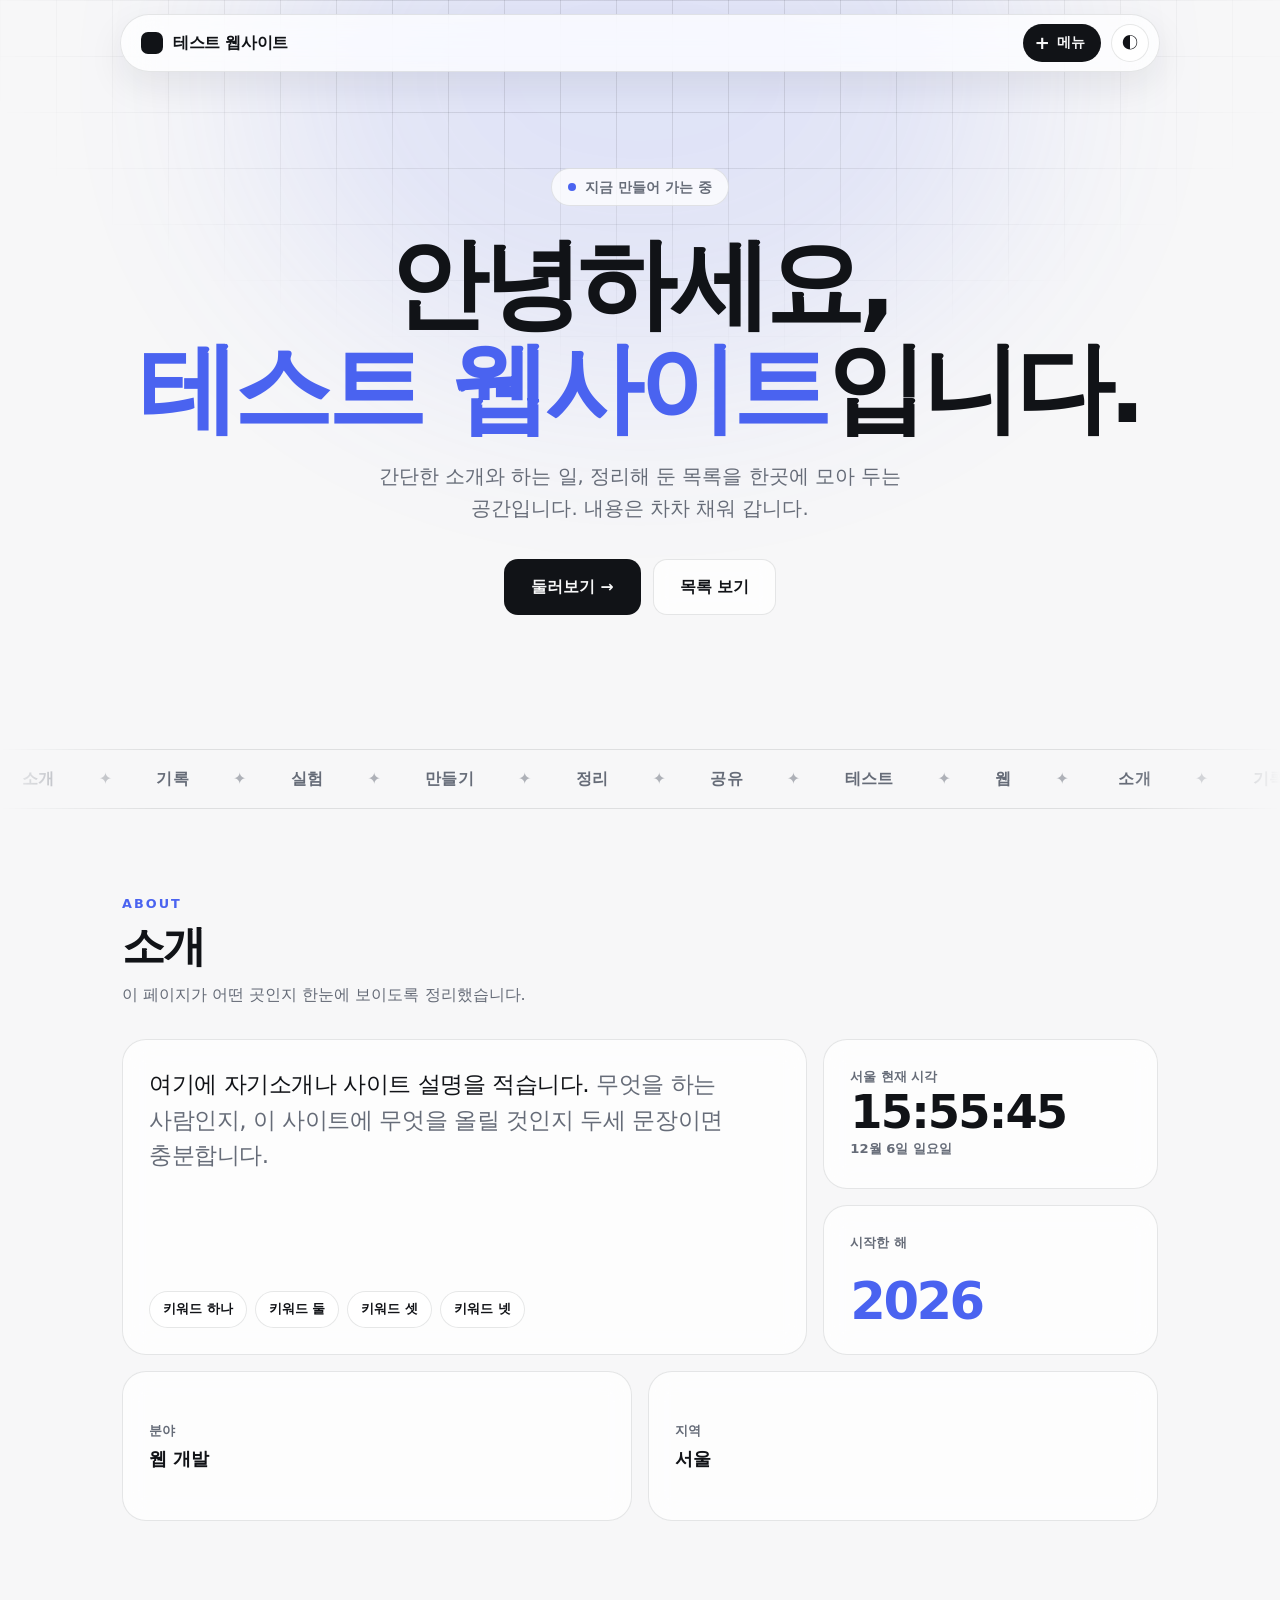
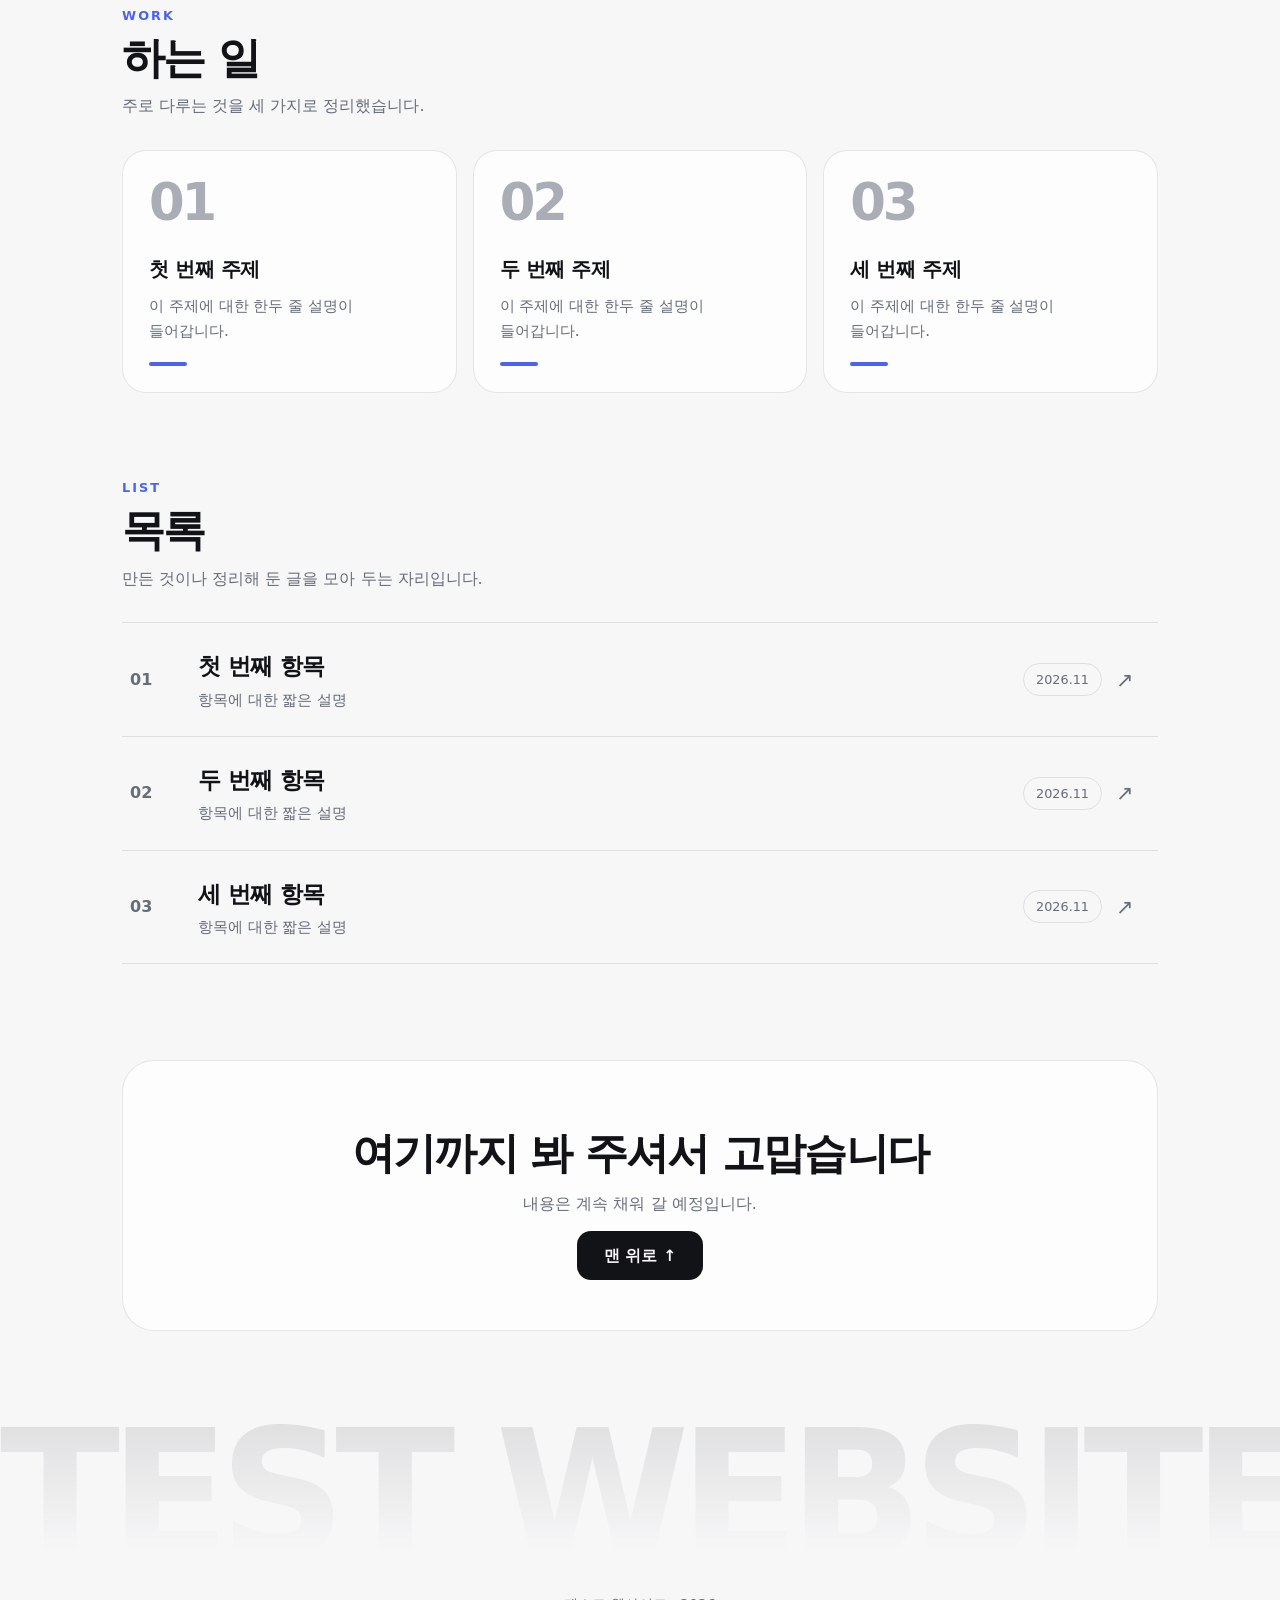
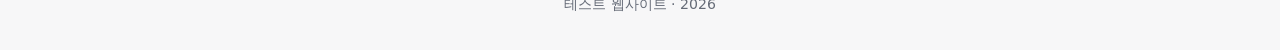
==== commit 718c408c: "style: 메뉴를 세로로 펼쳐지는 방식으로 변경" ====
--- a/index.html
+++ b/index.html
@@ -50,13 +50,12 @@
   #menuBtn:active { transform: scale(.94); }
   #menuBtn i { font-style: normal; font-size: 1.15rem; line-height: 1; transition: transform .35s cubic-bezier(.34,1.56,.64,1); }
   header.open #menuBtn i { transform: rotate(135deg); }
-  nav { position: absolute; left: 50%; top: 50%; width: 0; height: 0; pointer-events: none; }
+  nav { position: absolute; top: calc(100% + 18px); right: 0; min-width: 100%; display: flex; flex-direction: column; gap: 6px; pointer-events: none; }
   header.open nav { pointer-events: auto; }
-  nav a { position: absolute; left: -30px; top: -30px; width: 60px; height: 60px; border-radius: 50%; display: grid; place-items: center;
-    font-size: .8rem; font-weight: 700; white-space: nowrap; background: var(--bg2); color: var(--ink); border: 1px solid var(--line); box-shadow: 0 10px 26px rgba(0,0,0,.22);
-    opacity: 0; visibility: hidden; transform: scale(.3); transition: transform .22s ease, opacity .18s, visibility 0s .22s, background .15s, color .15s; }
-  header.open nav a { opacity: 1; visibility: visible; transform: translate(var(--x, 0), var(--y, 0));
-    transition: transform .5s cubic-bezier(.34,1.56,.64,1) calc(var(--i, 0) * 45ms), opacity .2s calc(var(--i, 0) * 45ms), background .15s, color .15s; }
+  nav a { padding: 9px 18px; border-radius: 999px; text-align: center; font-size: .9rem; font-weight: 700; white-space: nowrap; background: var(--bg2); color: var(--ink); border: 1px solid var(--line); box-shadow: 0 8px 22px rgba(0,0,0,.18);
+    opacity: 0; visibility: hidden; transform: translateY(-16px) scale(.6); transition: transform .2s ease, opacity .16s, visibility 0s .2s, background .15s, color .15s; }
+  header.open nav a { opacity: 1; visibility: visible; transform: none;
+    transition: transform .45s cubic-bezier(.34,1.56,.64,1) calc(var(--i, 0) * 45ms), opacity .2s calc(var(--i, 0) * 45ms), background .15s, color .15s; }
   header.open nav a:hover { background: var(--ink); color: var(--bg); }
   #theme { width: 38px; height: 38px; margin-left: 4px; border-radius: 50%; border: 1px solid var(--line); background: var(--glass2);
     color: var(--ink); cursor: pointer; font-size: 1rem; display: grid; place-items: center; transition: transform .3s; }
@@ -324,12 +323,7 @@
 
   // 메뉴 펼침
   var header = document.querySelector('header'), menuBtn = document.getElementById('menuBtn');
-  document.querySelectorAll('#menu a').forEach(function (a, i, all) {
-    var rad = (24 + 82 / (all.length - 1) * i) * Math.PI / 180;
-    a.style.setProperty('--i', i);
-    a.style.setProperty('--x', Math.round(-190 * Math.cos(rad)) + 'px');
-    a.style.setProperty('--y', Math.round(190 * Math.sin(rad)) + 'px');
-  });
+  document.querySelectorAll('#menu a').forEach(function (a, i) { a.style.setProperty('--i', i); });
   function setMenu(open) { header.classList.toggle('open', open); menuBtn.setAttribute('aria-expanded', open ? 'true' : 'false'); }
   menuBtn.addEventListener('click', function (ev) { ev.stopPropagation(); setMenu(!header.classList.contains('open')); });
   document.addEventListener('click', function () { setMenu(false); });
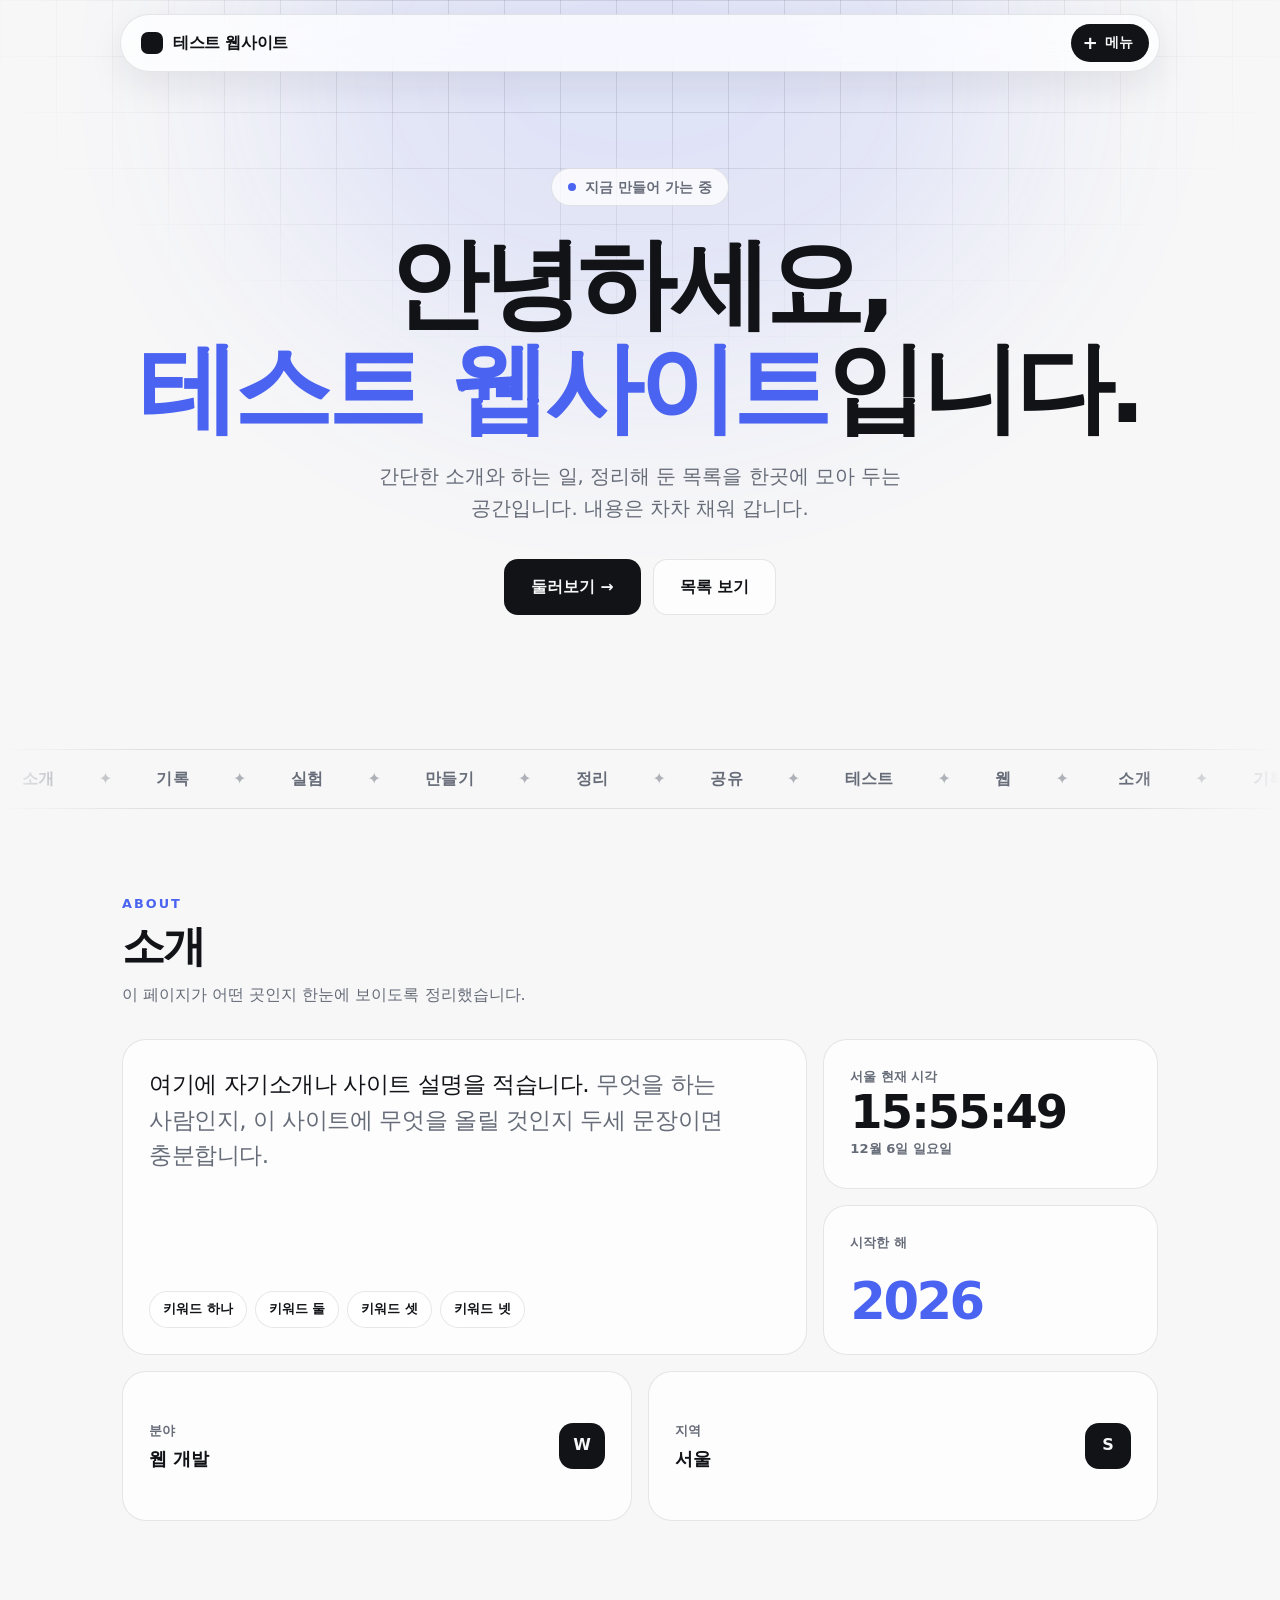
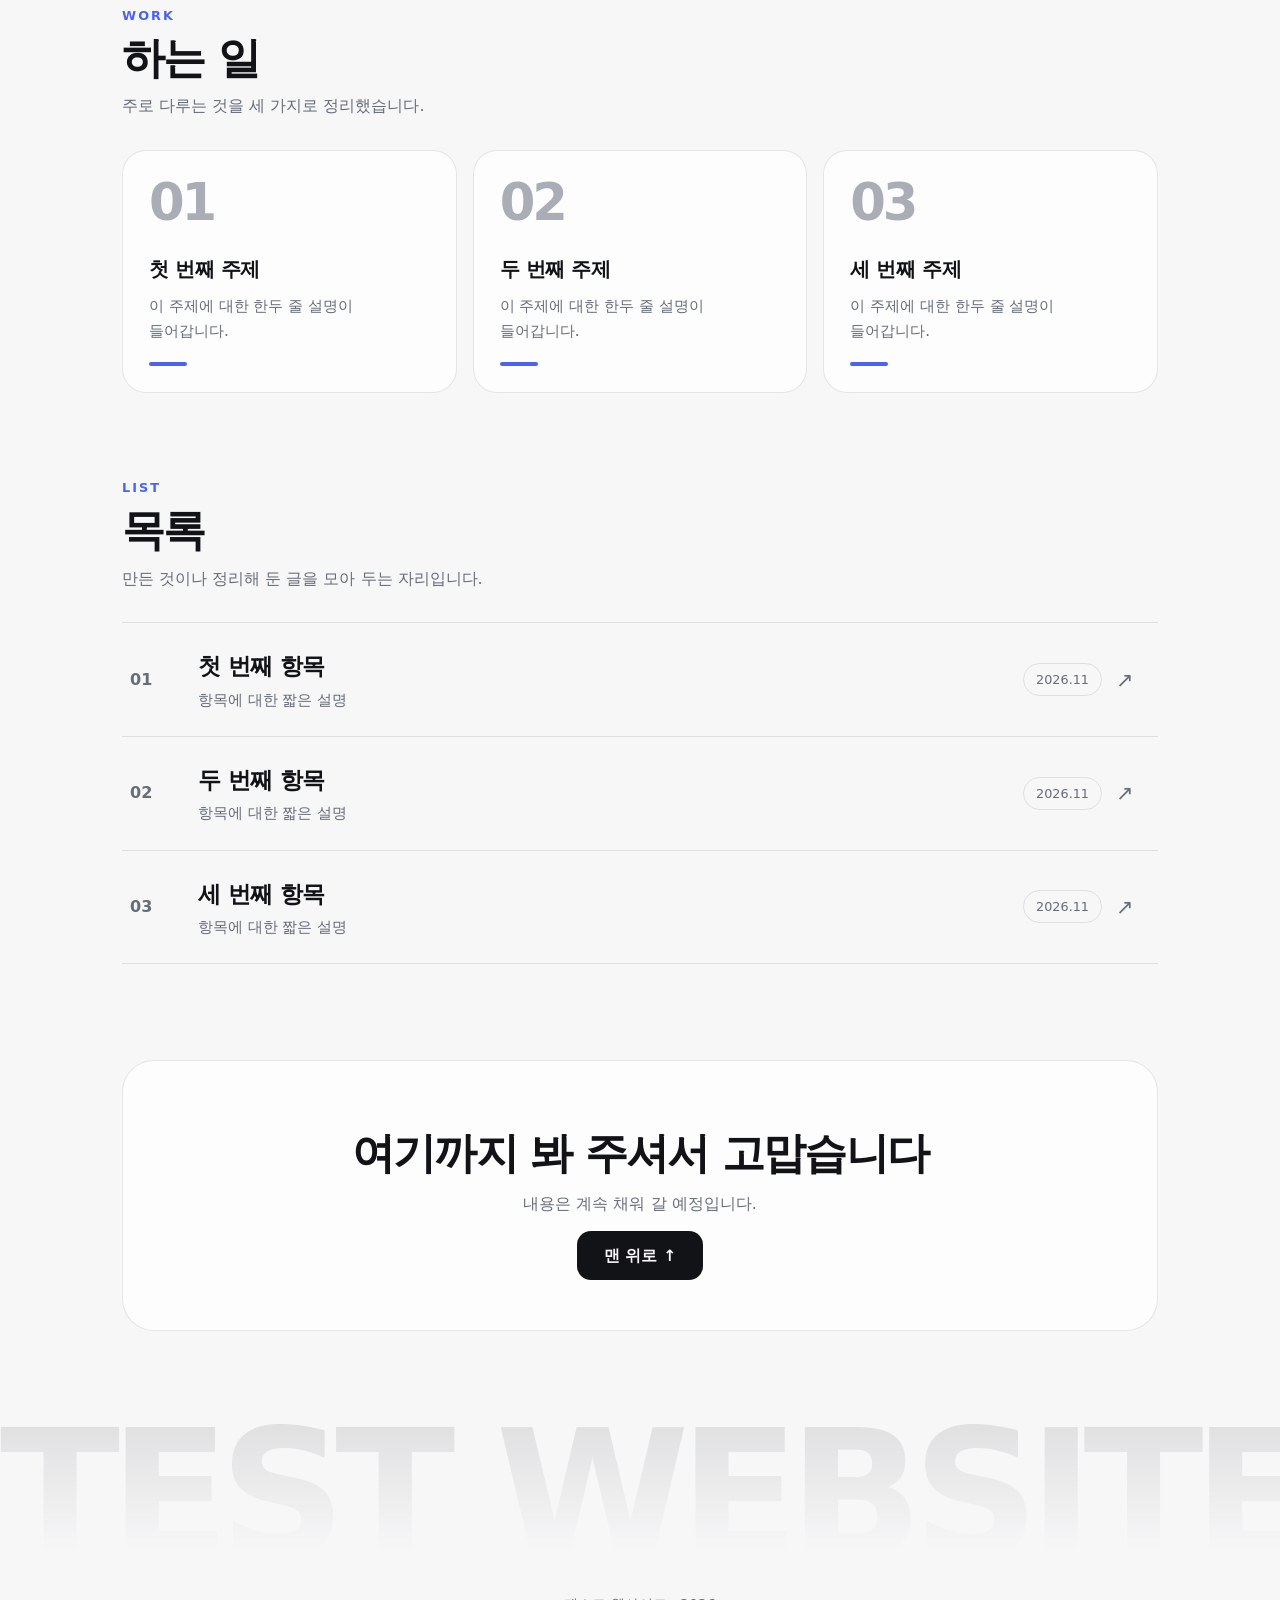
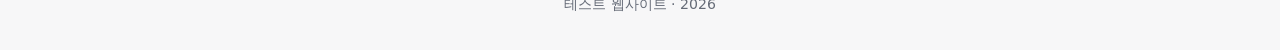
==== commit d7f75afa: "style: 메뉴를 패널 형태로 정리하고 밝기 전환을 메뉴 안으로 이동" ====
--- a/index.html
+++ b/index.html
@@ -50,16 +50,26 @@
   #menuBtn:active { transform: scale(.94); }
   #menuBtn i { font-style: normal; font-size: 1.15rem; line-height: 1; transition: transform .35s cubic-bezier(.34,1.56,.64,1); }
   header.open #menuBtn i { transform: rotate(135deg); }
-  nav { position: absolute; top: calc(100% + 18px); right: 0; min-width: 100%; display: flex; flex-direction: column; gap: 6px; pointer-events: none; }
-  header.open nav { pointer-events: auto; }
-  nav a { padding: 9px 18px; border-radius: 999px; text-align: center; font-size: .9rem; font-weight: 700; white-space: nowrap; background: var(--bg2); color: var(--ink); border: 1px solid var(--line); box-shadow: 0 8px 22px rgba(0,0,0,.18);
-    opacity: 0; visibility: hidden; transform: translateY(-16px) scale(.6); transition: transform .2s ease, opacity .16s, visibility 0s .2s, background .15s, color .15s; }
-  header.open nav a { opacity: 1; visibility: visible; transform: none;
-    transition: transform .45s cubic-bezier(.34,1.56,.64,1) calc(var(--i, 0) * 45ms), opacity .2s calc(var(--i, 0) * 45ms), background .15s, color .15s; }
-  header.open nav a:hover { background: var(--ink); color: var(--bg); }
-  #theme { width: 38px; height: 38px; margin-left: 4px; border-radius: 50%; border: 1px solid var(--line); background: var(--glass2);
-    color: var(--ink); cursor: pointer; font-size: 1rem; display: grid; place-items: center; transition: transform .3s; }
-  #theme:hover { transform: rotate(40deg); }
+  nav { position: absolute; top: calc(100% + 18px); right: 0; min-width: 230px; padding: 8px; display: flex; flex-direction: column; gap: 2px;
+    background: var(--bg2); border: 1px solid var(--line); border-radius: 18px; box-shadow: var(--shadow);
+    opacity: 0; visibility: hidden; transform: translateY(-10px) scale(.92); transform-origin: top right;
+    transition: transform .18s ease, opacity .15s, visibility 0s .18s; }
+  header.open nav { opacity: 1; visibility: visible; transform: none; transition: transform .4s cubic-bezier(.34,1.56,.64,1), opacity .15s; }
+  nav a { display: flex; align-items: baseline; gap: 14px; padding: 10px 14px; border-radius: 12px; white-space: nowrap;
+    opacity: 0; transform: translateY(-6px); transition: background .15s, opacity .2s, transform .2s; }
+  nav a .n { flex: none; color: var(--sub); font-size: .72rem; font-weight: 600; font-variant-numeric: tabular-nums; opacity: .7; }
+  nav a .t { flex: 1; display: flex; flex-direction: column; line-height: 1.35; }
+  nav a b { font-size: .95rem; font-weight: 600; letter-spacing: -0.01em; }
+  nav a small { font-size: .76rem; color: var(--sub); }
+  nav a::after { content: ""; align-self: center; width: 6px; height: 6px; border-radius: 50%; background: var(--c1); opacity: 0; }
+  header.open nav a { opacity: 1; transform: none;
+    transition: background .15s, opacity .3s calc(60ms + var(--i, 0) * 40ms), transform .3s calc(60ms + var(--i, 0) * 40ms); }
+  header.open nav a:hover { background: var(--line); }
+  nav a.on::after { opacity: 1; }
+  #theme { display: flex; align-items: center; gap: 12px; width: 100%; margin-top: 6px; padding: 12px 14px 8px; border: 0; border-top: 1px solid var(--line); background: none; color: var(--sub);
+    font: inherit; font-size: .84rem; font-weight: 600; text-align: left; cursor: pointer; transition: color .15s; }
+  #theme:hover { color: var(--ink); }
+  #theme i { font-style: normal; font-size: .95rem; line-height: 1; }
 
   /* 첫 화면 */
   .hero { padding: 110px 0 70px; text-align: center; }
@@ -164,7 +174,6 @@
     .bar { padding-left: 14px; height: 54px; }
     .logo em { display: none; }
     #menuBtn { height: 34px; }
-    #theme { width: 34px; height: 34px; }
     .row { grid-template-columns: 32px 1fr 26px; }
     .row small { display: none; }
     .tile { padding: 20px; border-radius: 20px; }
@@ -187,14 +196,14 @@
       <div class="menu">
         <button id="menuBtn" type="button" aria-expanded="false" aria-controls="menu"><i>+</i>메뉴</button>
         <nav id="menu">
-          <a href="#about">소개</a>
-          <a href="#work">하는 일</a>
-          <a href="#list">목록</a>
-          <a href="board.html">게시판</a>
-          <a href="game.html">게임</a>
+          <a href="#about"><span class="n">01</span><span class="t"><b>소개</b><small>이 사이트는 어떤 곳인지</small></span></a>
+          <a href="#work"><span class="n">02</span><span class="t"><b>하는 일</b><small>주로 다루는 것들</small></span></a>
+          <a href="#list"><span class="n">03</span><span class="t"><b>목록</b><small>만든 것과 정리한 글</small></span></a>
+          <a href="board.html"><span class="n">04</span><span class="t"><b>게시판</b><small>자유롭게 글 남기기</small></span></a>
+          <a href="game.html"><span class="n">05</span><span class="t"><b>게임</b><small>룬 가디언즈 TD</small></span></a>
+          <button id="theme" type="button" aria-label="밝기 전환"><i>◐</i>밝기 전환</button>
         </nav>
       </div>
-      <button id="theme" type="button" aria-label="밝기 전환" title="밝기 전환">◐</button>
     </div>
   </div>
 </header>
@@ -326,7 +335,7 @@
   document.querySelectorAll('#menu a').forEach(function (a, i) { a.style.setProperty('--i', i); });
   function setMenu(open) { header.classList.toggle('open', open); menuBtn.setAttribute('aria-expanded', open ? 'true' : 'false'); }
   menuBtn.addEventListener('click', function (ev) { ev.stopPropagation(); setMenu(!header.classList.contains('open')); });
-  document.addEventListener('click', function () { setMenu(false); });
+  document.addEventListener('click', function (ev) { if (ev.target.closest && ev.target.closest('#theme')) return; setMenu(false); });
   document.addEventListener('keydown', function (ev) { if (ev.key === 'Escape') setMenu(false); });
 
   // 스크롤 등장
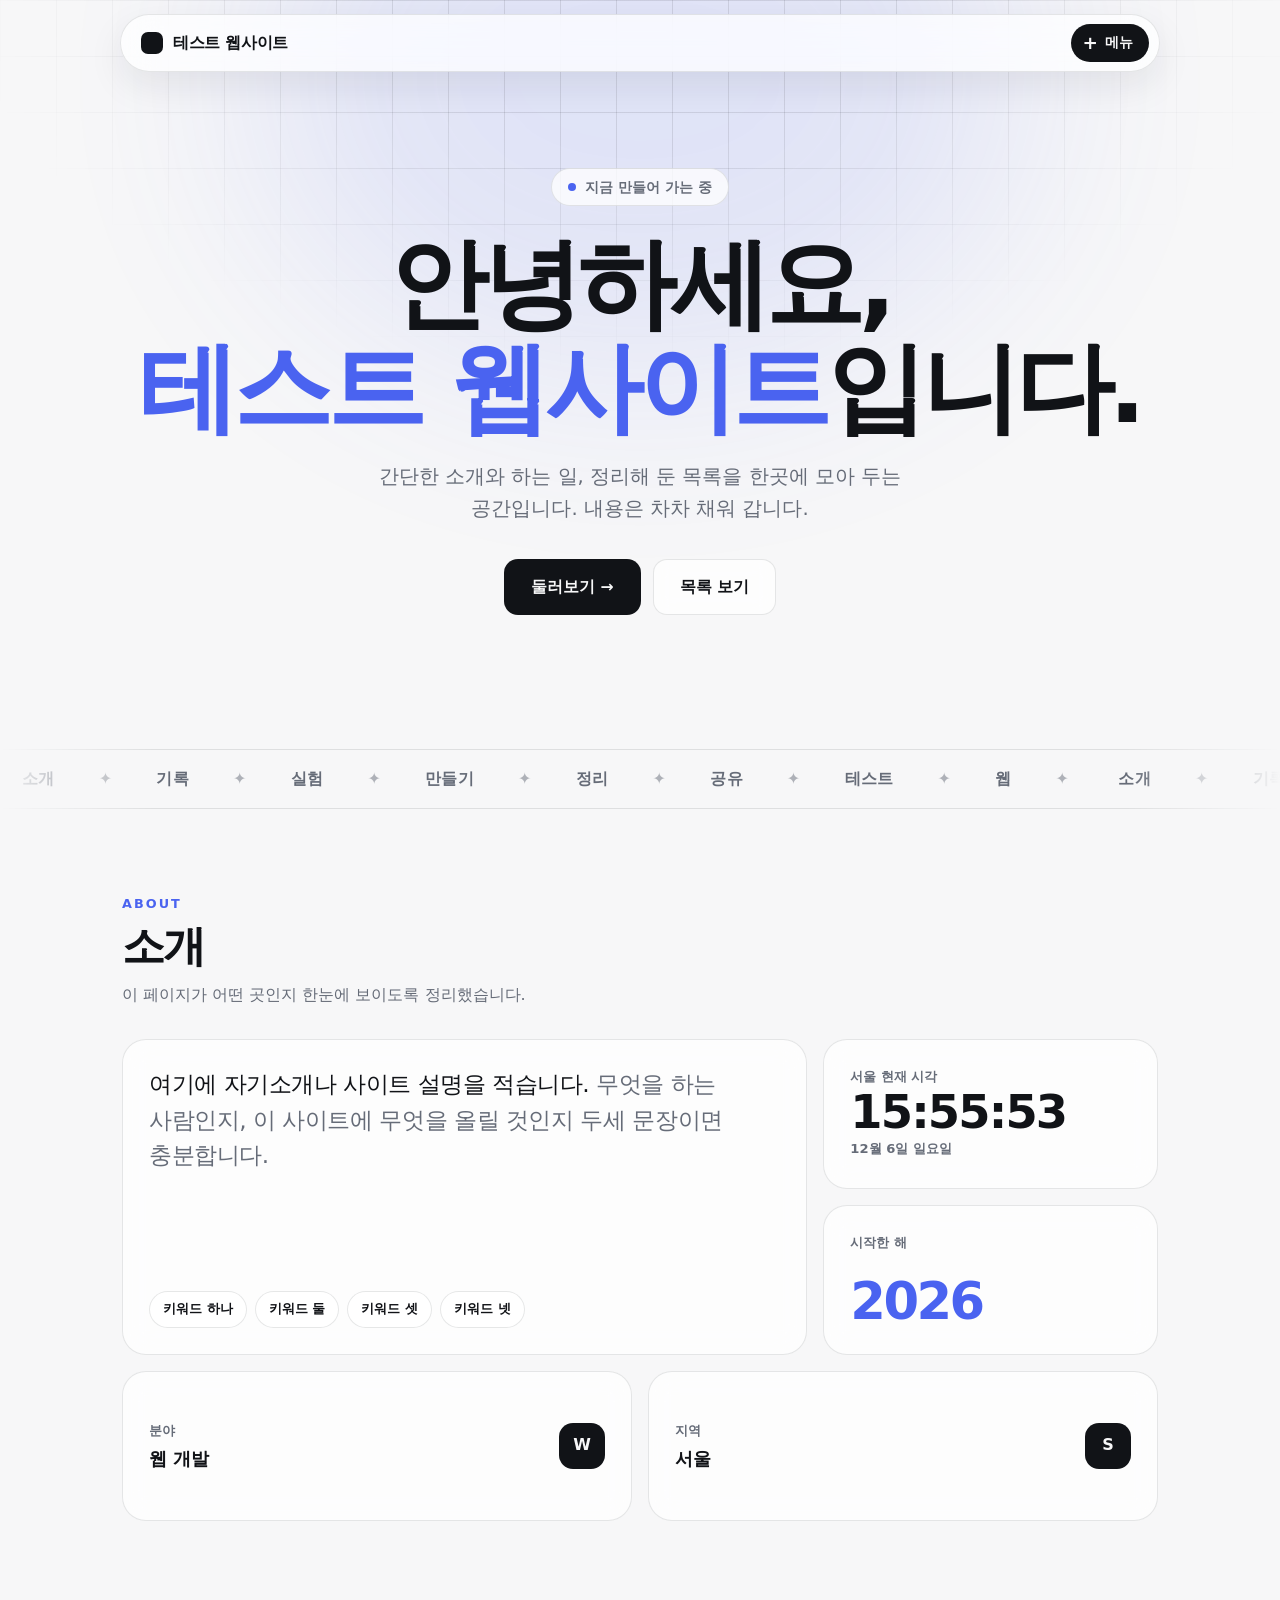
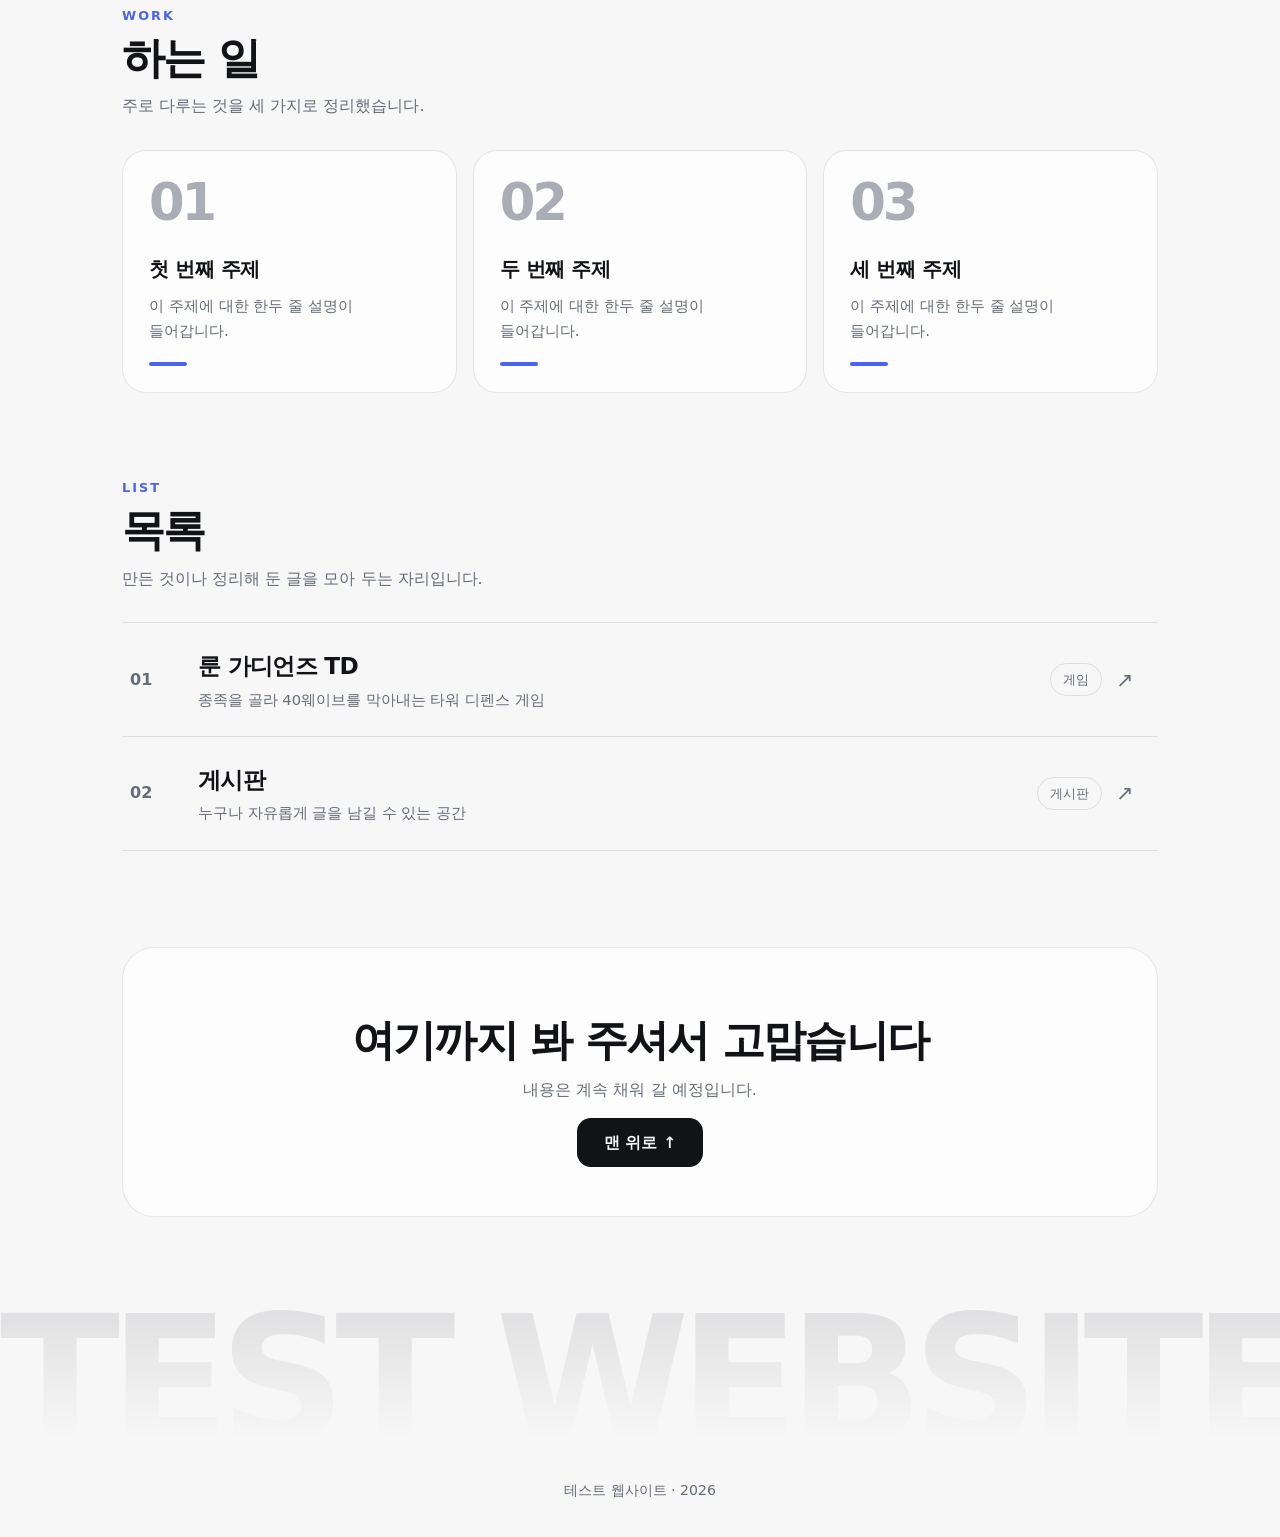
==== commit c1c4f082: "feat: 목록에 게임과 게시판 항목 추가" ====
--- a/index.html
+++ b/index.html
@@ -295,9 +295,8 @@
       <h2 class="rv">목록</h2>
       <p class="lead rv">만든 것이나 정리해 둔 글을 모아 두는 자리입니다.</p>
       <ul class="list">
-        <li class="rv"><div class="row"><span class="no">01</span><div><b>첫 번째 항목</b><p>항목에 대한 짧은 설명</p></div><small>2026.11</small><span class="go">↗</span></div></li>
-        <li class="rv"><div class="row"><span class="no">02</span><div><b>두 번째 항목</b><p>항목에 대한 짧은 설명</p></div><small>2026.11</small><span class="go">↗</span></div></li>
-        <li class="rv"><div class="row"><span class="no">03</span><div><b>세 번째 항목</b><p>항목에 대한 짧은 설명</p></div><small>2026.11</small><span class="go">↗</span></div></li>
+        <li class="rv"><a class="row" href="game.html"><span class="no">01</span><div><b>룬 가디언즈 TD</b><p>종족을 골라 40웨이브를 막아내는 타워 디펜스 게임</p></div><small>게임</small><span class="go">↗</span></a></li>
+        <li class="rv"><a class="row" href="board.html"><span class="no">02</span><div><b>게시판</b><p>누구나 자유롭게 글을 남길 수 있는 공간</p></div><small>게시판</small><span class="go">↗</span></a></li>
       </ul>
     </section>
 
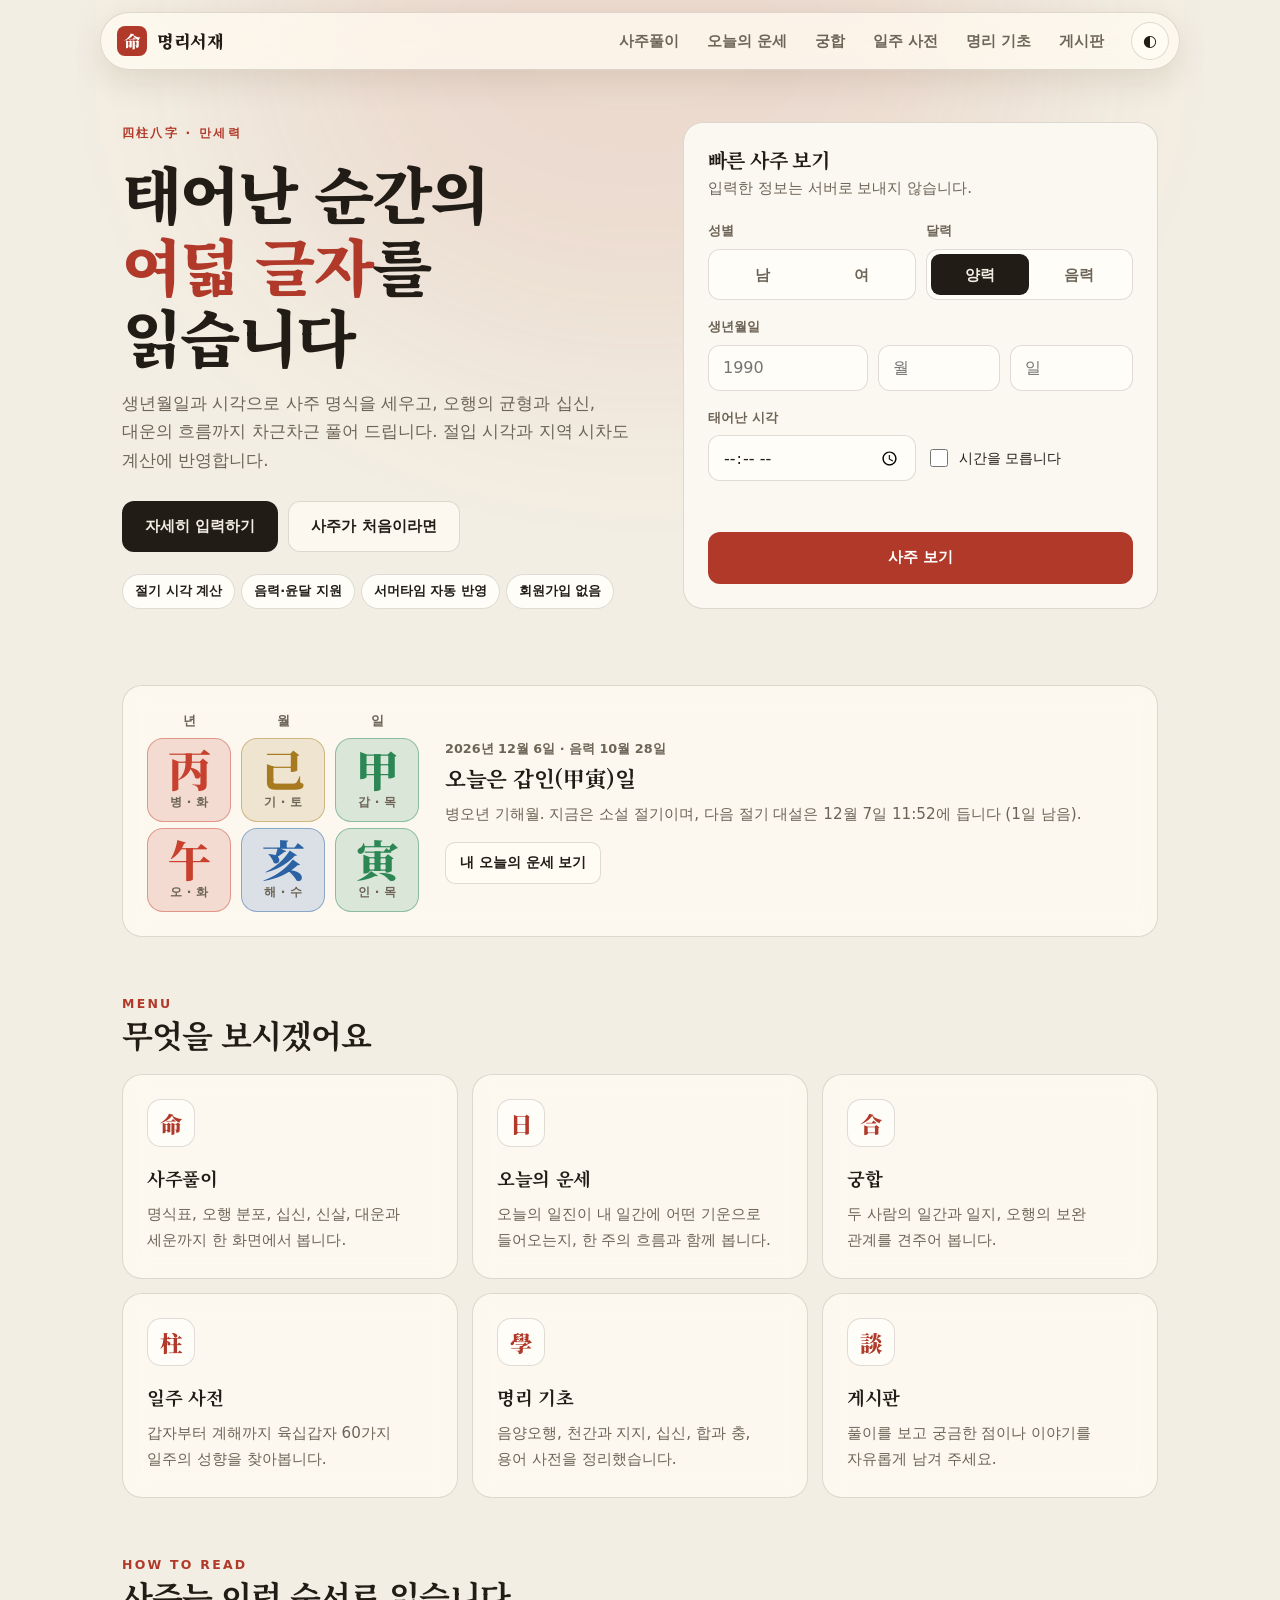
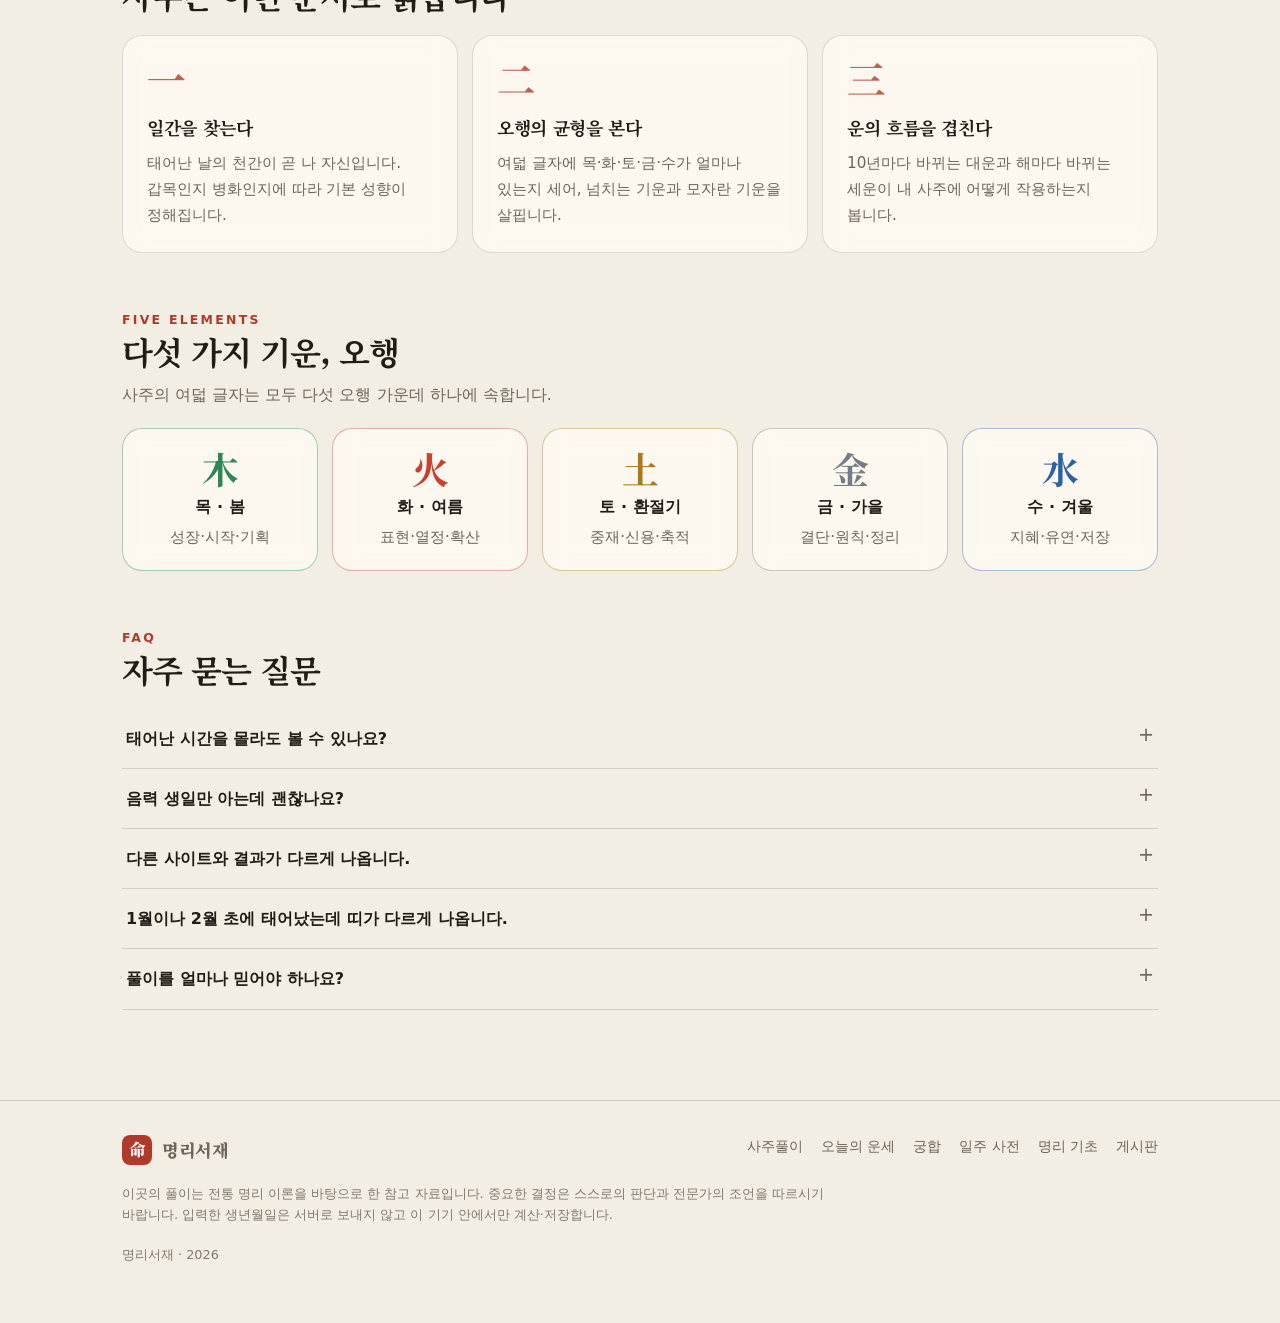
==== commit 5800801f: "feat: 사주풀이 사이트로 개편" ====
--- a/index.html
+++ b/index.html
@@ -4,369 +4,153 @@
 <meta charset="utf-8">
 <meta name="viewport" content="width=device-width, initial-scale=1">
 <meta name="color-scheme" content="dark light">
-<title>테스트 웹사이트</title>
+<title>명리서재 · 사주풀이와 만세력</title>
+<meta name="description" content="생년월일시로 사주팔자를 세우고 오행, 십신, 대운, 오늘의 운세, 궁합까지 차근차근 읽어 보는 사주풀이 사이트">
+<link rel="preconnect" href="https://fonts.googleapis.com">
+<link rel="preconnect" href="https://fonts.gstatic.com" crossorigin>
+<link href="https://fonts.googleapis.com/css2?family=Noto+Serif+KR:wght@500;700;900&display=swap" rel="stylesheet">
+<link rel="stylesheet" href="assets/site.css">
+<script src="assets/saju-core.js"></script>
+<script src="assets/saju-data.js"></script>
+<script src="assets/site.js"></script>
 <style>
-  :root {
-    --bg: #0b0c0f; --bg2: #16181d; --ink: #f3f4f6; --sub: #8d939e; --line: rgba(255,255,255,.1);
-    --glass: rgba(255,255,255,.04); --glass2: rgba(255,255,255,.08);
-    --c1: #8496ff;
-    --shadow: 0 16px 44px rgba(0,0,0,.4);
+  .hero { display: grid; grid-template-columns: 1.05fr .95fr; gap: 36px; align-items: center; padding: 64px 0 20px; }
+  .hero h1 { font-size: clamp(2.2rem, 6.4vw, 3.9rem); line-height: 1.14; margin: 14px 0 18px; }
+  .hero h1 em { font-style: normal; color: var(--c1); }
+  .hero .lead { font-size: 1.05rem; margin-bottom: 26px; }
+  .hero .points { display: flex; flex-wrap: wrap; gap: 6px; margin-top: 22px; }
+  .quick h2 { font-size: 1.25rem; margin-bottom: 4px; }
+  .quick > p { margin: 0 0 18px; }
+  .mine { display: flex; align-items: center; justify-content: space-between; gap: 12px; padding: 12px 14px; margin-bottom: 16px; border-radius: 14px; background: var(--glass2); border: 1px solid var(--line); }
+  .today { display: grid; grid-template-columns: auto 1fr; gap: 26px; align-items: center; }
+  .today .three { display: grid; grid-template-columns: repeat(3, 84px); gap: 10px; text-align: center; }
+  .today .three .col { display: grid; gap: 6px; }
+  .today h3 { font-size: 1.35rem; margin-bottom: 6px; }
+  .menu-card .ic { width: 48px; height: 48px; border-radius: 14px; display: grid; place-items: center; font-family: var(--serif); font-weight: 900; font-size: 1.4rem; background: var(--glass2); border: 1px solid var(--line); margin-bottom: 16px; color: var(--c1); }
+  .menu-card h3 { font-size: 1.15rem; }
+  .step .n { font-family: var(--serif); font-size: 2.4rem; font-weight: 900; line-height: 1; color: var(--c1); opacity: .8; margin-bottom: 14px; }
+  .el-card { text-align: center; padding: 20px 12px; border-color: color-mix(in srgb, var(--el) 40%, transparent); }
+  .el-card b { display: block; font-family: var(--serif); font-size: 2.3rem; line-height: 1.1; color: var(--el); }
+  .el-card strong { display: block; margin: 4px 0; }
+  @media (max-width: 900px) {
+    .hero { grid-template-columns: 1fr; padding-top: 40px; gap: 26px; }
+    .today { grid-template-columns: 1fr; }
   }
-  :root[data-theme="light"] {
-    --bg: #f7f7f8; --bg2: #ffffff; --ink: #111317; --sub: #666c78; --line: rgba(17,19,23,.1);
-    --glass: rgba(255,255,255,.75); --glass2: rgba(255,255,255,.95);
-    --c1: #4a63f0;
-    --shadow: 0 14px 36px rgba(20,25,40,.08);
-  }
-  * { box-sizing: border-box; }
-  html { scroll-behavior: smooth; }
-  body { margin: 0; background: var(--bg); color: var(--ink); line-height: 1.65; overflow-x: hidden; word-break: keep-all; overflow-wrap: anywhere;
-    font-family: "Pretendard", "Malgun Gothic", "맑은 고딕", "Apple SD Gothic Neo", system-ui, sans-serif;
-    -webkit-font-smoothing: antialiased; }
-  a { color: inherit; text-decoration: none; }
-  .wrap { max-width: 1080px; margin: 0 auto; padding: 0 22px; position: relative; }
-
-  /* 배경 */
-  .aurora { position: fixed; inset: 0; z-index: -2; overflow: hidden; pointer-events: none; }
-  .aurora i { position: absolute; top: -24%; left: 50%; width: 60vw; height: 46vw; min-width: 380px; min-height: 380px; border-radius: 50%;
-    transform: translateX(-50%); filter: blur(110px); opacity: .13; background: var(--c1); }
-  .grid-bg { position: fixed; inset: 0; z-index: -1; pointer-events: none;
-    background-image: linear-gradient(var(--line) 1px, transparent 1px), linear-gradient(90deg, var(--line) 1px, transparent 1px);
-    background-size: 56px 56px; mask-image: radial-gradient(ellipse 70% 55% at 50% 0%, #000 30%, transparent 75%);
-    -webkit-mask-image: radial-gradient(ellipse 70% 55% at 50% 0%, #000 30%, transparent 75%); }
-
-  /* 상단 메뉴 */
-  header { position: sticky; top: 14px; z-index: 20; padding: 0 14px; }
-  .bar { max-width: 1040px; margin: 0 auto; height: 58px; padding: 0 10px 0 20px; display: flex; align-items: center; justify-content: space-between;
-    background: var(--glass); border: 1px solid var(--line); border-radius: 999px;
-    backdrop-filter: blur(18px) saturate(160%); -webkit-backdrop-filter: blur(18px) saturate(160%); box-shadow: var(--shadow); }
-  .logo { display: flex; align-items: center; gap: 10px; font-weight: 800; letter-spacing: -0.02em; white-space: nowrap; }
-  .logo span { width: 22px; height: 22px; border-radius: 7px; background: var(--ink); }
-  .tools { display: flex; align-items: center; gap: 6px; }
-  .menu { position: relative; display: flex; }
-  #menuBtn { height: 38px; padding: 0 16px 0 12px; border-radius: 999px; border: 0; background: var(--ink); color: var(--bg); font: inherit; font-size: .88rem; font-weight: 700;
-    cursor: pointer; display: inline-flex; align-items: center; gap: 7px; white-space: nowrap; transition: transform .15s; }
-  #menuBtn:hover { transform: translateY(-2px); }
-  #menuBtn:active { transform: scale(.94); }
-  #menuBtn i { font-style: normal; font-size: 1.15rem; line-height: 1; transition: transform .35s cubic-bezier(.34,1.56,.64,1); }
-  header.open #menuBtn i { transform: rotate(135deg); }
-  nav { position: absolute; top: calc(100% + 18px); right: 0; min-width: 230px; padding: 8px; display: flex; flex-direction: column; gap: 2px;
-    background: var(--bg2); border: 1px solid var(--line); border-radius: 18px; box-shadow: var(--shadow);
-    opacity: 0; visibility: hidden; transform: translateY(-10px) scale(.92); transform-origin: top right;
-    transition: transform .18s ease, opacity .15s, visibility 0s .18s; }
-  header.open nav { opacity: 1; visibility: visible; transform: none; transition: transform .4s cubic-bezier(.34,1.56,.64,1), opacity .15s; }
-  nav a { display: flex; align-items: baseline; gap: 14px; padding: 10px 14px; border-radius: 12px; white-space: nowrap;
-    opacity: 0; transform: translateY(-6px); transition: background .15s, opacity .2s, transform .2s; }
-  nav a .n { flex: none; color: var(--sub); font-size: .72rem; font-weight: 600; font-variant-numeric: tabular-nums; opacity: .7; }
-  nav a .t { flex: 1; display: flex; flex-direction: column; line-height: 1.35; }
-  nav a b { font-size: .95rem; font-weight: 600; letter-spacing: -0.01em; }
-  nav a small { font-size: .76rem; color: var(--sub); }
-  nav a::after { content: ""; align-self: center; width: 6px; height: 6px; border-radius: 50%; background: var(--c1); opacity: 0; }
-  header.open nav a { opacity: 1; transform: none;
-    transition: background .15s, opacity .3s calc(60ms + var(--i, 0) * 40ms), transform .3s calc(60ms + var(--i, 0) * 40ms); }
-  header.open nav a:hover { background: var(--line); }
-  nav a.on::after { opacity: 1; }
-  #theme { display: flex; align-items: center; gap: 12px; width: 100%; margin-top: 6px; padding: 12px 14px 8px; border: 0; border-top: 1px solid var(--line); background: none; color: var(--sub);
-    font: inherit; font-size: .84rem; font-weight: 600; text-align: left; cursor: pointer; transition: color .15s; }
-  #theme:hover { color: var(--ink); }
-  #theme i { font-style: normal; font-size: .95rem; line-height: 1; }
-
-  /* 첫 화면 */
-  .hero { padding: 110px 0 70px; text-align: center; }
-  .badge { display: inline-flex; align-items: center; gap: 9px; padding: 7px 16px; border-radius: 999px; font-size: .85rem; font-weight: 600;
-    background: var(--glass); border: 1px solid var(--line); color: var(--sub); }
-  .badge b { width: 8px; height: 8px; border-radius: 50%; background: var(--c1); box-shadow: 0 0 0 0 var(--c1); animation: pulse 2s infinite; }
-  @keyframes pulse { 70% { box-shadow: 0 0 0 9px transparent; } 100% { box-shadow: 0 0 0 0 transparent; } }
-  h1 { font-size: clamp(2.2rem, 9vw, 6.2rem); line-height: 1.04; letter-spacing: -0.05em; font-weight: 800; margin: 26px 0 22px; }
-  .grad { color: var(--c1); }
-  .hero p { font-size: clamp(1rem, 2.2vw, 1.22rem); color: var(--sub); max-width: 580px; margin: 0 auto 34px; }
-  .btns { display: flex; gap: 12px; justify-content: center; flex-wrap: wrap; }
-  .btn { padding: 14px 26px; border-radius: 14px; font-weight: 700; font-size: .98rem; border: 1px solid var(--line); background: var(--glass);
-    backdrop-filter: blur(10px); transition: transform .15s, background .15s; }
-  .btn.main { background: var(--ink); color: var(--bg); border-color: transparent; }
-  .btn:hover { transform: translateY(-2px); }
-  .btn i { font-style: normal; display: inline-block; transition: transform .2s; }
-  .btn:hover i { transform: translateX(4px); }
-
-  /* 흐르는 띠 */
-  .marquee { margin: 64px 0 0; border-block: 1px solid var(--line); padding: 16px 0; overflow: hidden; white-space: nowrap;
-    mask-image: linear-gradient(90deg, transparent, #000 12%, #000 88%, transparent);
-    -webkit-mask-image: linear-gradient(90deg, transparent, #000 12%, #000 88%, transparent); }
-  .marquee div { display: inline-block; animation: slide 30s linear infinite; }
-  .marquee span { margin: 0 22px; font-weight: 700; letter-spacing: .02em; color: var(--sub); }
-  .marquee span::after { content: "✦"; margin-left: 44px; opacity: .5; }
-  @keyframes slide { to { transform: translateX(-50%); } }
-
-  section { padding: 84px 0 0; }
-  .eyebrow { font-size: .8rem; font-weight: 800; letter-spacing: .16em; color: var(--c1); text-transform: uppercase; }
-  h2 { font-size: clamp(1.8rem, 4.4vw, 2.7rem); letter-spacing: -0.04em; line-height: 1.15; margin: 8px 0 10px; }
-  .lead { color: var(--sub); margin: 0 0 30px; max-width: 520px; }
-
-  /* 카드 공통 */
-  .tile { position: relative; background: var(--glass); border: 1px solid var(--line); border-radius: 24px; padding: 26px; overflow: hidden;
-    backdrop-filter: blur(14px); -webkit-backdrop-filter: blur(14px); transition: transform .25s, border-color .25s; }
-  .tile::before { content: ""; position: absolute; inset: 0; border-radius: inherit; opacity: 0; transition: opacity .3s; pointer-events: none;
-    background: radial-gradient(420px circle at var(--mx, 50%) var(--my, 50%), rgba(110,130,255,.16), transparent 45%); }
-  .tile:hover { transform: translateY(-4px); border-color: rgba(110,130,255,.45); }
-  .tile:hover::before { opacity: 1; }
-  .tile > * { position: relative; }
-
-  /* 벤토 */
-  .bento { display: grid; grid-template-columns: repeat(6, 1fr); grid-auto-rows: minmax(150px, auto); gap: 16px; }
-  .b-intro { grid-column: span 4; grid-row: span 2; display: flex; flex-direction: column; justify-content: space-between; }
-  .b-intro p { font-size: clamp(1.1rem, 2.3vw, 1.45rem); line-height: 1.55; letter-spacing: -0.02em; margin: 0 0 18px; }
-  .b-intro p em { font-style: normal; color: var(--sub); }
-  .chips { display: flex; flex-wrap: wrap; gap: 8px; }
-  .chips span { padding: 6px 13px; border-radius: 999px; border: 1px solid var(--line); background: var(--glass2); font-size: .84rem; font-weight: 600; }
-  .b-clock { grid-column: span 2; display: flex; flex-direction: column; justify-content: space-between; }
-  .b-clock .time { font-size: clamp(1.45rem, 4.6vw, 2.9rem); white-space: nowrap; font-weight: 800; letter-spacing: -0.04em; font-variant-numeric: tabular-nums; line-height: 1; }
-  .b-stat { grid-column: span 2; display: flex; flex-direction: column; justify-content: space-between; }
-  .b-stat .big { font-size: clamp(2.2rem, 5vw, 3.2rem); font-weight: 800; letter-spacing: -0.05em; line-height: 1; }
-  .b-wide { grid-column: span 3; display: flex; align-items: center; justify-content: space-between; gap: 14px; min-height: 110px; }
-  .b-wide b { font-size: 1.15rem; }
-  .label { font-size: .82rem; color: var(--sub); font-weight: 600; }
-  .dot { width: 46px; height: 46px; border-radius: 14px; flex: none; display: grid; place-items: center; font-weight: 800; background: var(--ink); color: var(--bg); }
-
-  /* 하는 일 */
-  .cards { display: grid; grid-template-columns: repeat(3, 1fr); gap: 16px; }
-  .card .num { font-size: 3.2rem; font-weight: 800; letter-spacing: -0.06em; line-height: 1; color: var(--sub); opacity: .55; }
-  .card h3 { margin: 26px 0 8px; font-size: 1.22rem; letter-spacing: -0.02em; }
-  .card p { margin: 0 0 18px; color: var(--sub); font-size: .95rem; }
-  .card .line { height: 4px; border-radius: 4px; background: var(--c1); width: 38px; transition: width .35s; }
-  .card:hover .line { width: 100%; }
-
-  /* 목록 */
-  .list { list-style: none; margin: 0; padding: 0; }
-  .list li { border-top: 1px solid var(--line); }
-  .list li:last-child { border-bottom: 1px solid var(--line); }
-  .row { display: grid; grid-template-columns: 54px 1fr auto 34px; align-items: center; gap: 14px; padding: 24px 8px; transition: padding .25s, background .25s; border-radius: 16px; }
-  .row:hover { padding-inline: 20px; background: var(--glass); }
-  .row .no { color: var(--sub); font-weight: 700; font-variant-numeric: tabular-nums; }
-  .row b { font-size: clamp(1.1rem, 2.6vw, 1.45rem); letter-spacing: -0.03em; }
-  .row p { margin: 2px 0 0; color: var(--sub); font-size: .92rem; }
-  .row small { padding: 5px 12px; border-radius: 999px; border: 1px solid var(--line); font-size: .8rem; color: var(--sub); white-space: nowrap; }
-  .row .go { font-size: 1.3rem; transition: transform .25s; color: var(--sub); }
-  .row:hover .go { transform: translate(4px, -4px); color: var(--c1); }
-
-  /* 하단 */
-  .cta { margin-top: 96px; text-align: center; padding: 60px 24px; border-radius: 32px; border: 1px solid var(--line);
-    background: var(--glass); }
-  .cta h2 { margin-bottom: 12px; }
-  .cta p { color: var(--sub); margin: 0 0 26px; }
-  footer { padding: 46px 0 34px; text-align: center; color: var(--sub); font-size: .88rem; }
-  .word { font-size: clamp(3rem, 15vw, 11rem); font-weight: 800; letter-spacing: -0.06em; line-height: .9; margin: 40px 0 18px; user-select: none;
-    background: linear-gradient(180deg, var(--line), transparent 85%); -webkit-background-clip: text; background-clip: text; color: transparent; white-space: nowrap; }
-
-  /* 등장 효과 */
-  .js .rv { opacity: 0; transform: translateY(26px); transition: opacity .7s cubic-bezier(.2,.7,.2,1), transform .7s cubic-bezier(.2,.7,.2,1); transition-delay: var(--d, 0s); }
-  .js .rv.on { opacity: 1; transform: none; }
-
-  @media (max-width: 820px) {
-    .bento { grid-template-columns: repeat(2, 1fr); }
-    .b-intro, .b-wide { grid-column: span 2; }
-    .b-intro { grid-row: auto; gap: 18px; }
-    .b-clock, .b-stat { grid-column: span 1; }
-    .cards { grid-template-columns: 1fr; }
-    .hero { padding: 76px 0 50px; }
-    section { padding-top: 64px; }
-  }
-  @media (max-width: 560px) {
-    .bar { padding-left: 14px; height: 54px; }
-    .logo em { display: none; }
-    #menuBtn { height: 34px; }
-    .row { grid-template-columns: 32px 1fr 26px; }
-    .row small { display: none; }
-    .tile { padding: 20px; border-radius: 20px; }
-  }
-  @media (prefers-reduced-motion: reduce) {
-    *, *::before, *::after { animation: none !important; transition: none !important; }
-    .js .rv { opacity: 1; transform: none; }
-  }
+  @media (max-width: 420px) { .today .three { grid-template-columns: repeat(3, 1fr); } }
 </style>
 </head>
 <body>
 
-<div class="aurora"><i></i></div>
-<div class="grid-bg"></div>
-
-<header>
-  <div class="bar">
-    <a class="logo" href="#top"><span></span><em style="font-style:normal">테스트 웹사이트</em></a>
-    <div class="tools">
-      <div class="menu">
-        <button id="menuBtn" type="button" aria-expanded="false" aria-controls="menu"><i>+</i>메뉴</button>
-        <nav id="menu">
-          <a href="#about"><span class="n">01</span><span class="t"><b>소개</b><small>이 사이트는 어떤 곳인지</small></span></a>
-          <a href="#work"><span class="n">02</span><span class="t"><b>하는 일</b><small>주로 다루는 것들</small></span></a>
-          <a href="#list"><span class="n">03</span><span class="t"><b>목록</b><small>만든 것과 정리한 글</small></span></a>
-          <a href="board.html"><span class="n">04</span><span class="t"><b>게시판</b><small>자유롭게 글 남기기</small></span></a>
-          <a href="game.html"><span class="n">05</span><span class="t"><b>게임</b><small>룬 가디언즈 TD</small></span></a>
-          <button id="theme" type="button" aria-label="밝기 전환"><i>◐</i>밝기 전환</button>
-        </nav>
+<main>
+  <div class="wrap">
+    <div class="hero">
+      <div>
+        <div class="eyebrow">四柱八字 · 만세력</div>
+        <h1>태어난 순간의<br><em>여덟 글자</em>를 읽습니다</h1>
+        <p class="lead">생년월일과 시각으로 사주 명식을 세우고, 오행의 균형과 십신, 대운의 흐름까지 차근차근 풀어 드립니다. 절입 시각과 지역 시차도 계산에 반영합니다.</p>
+        <div class="btns">
+          <a class="btn ink" href="saju.html">자세히 입력하기</a>
+          <a class="btn" href="guide.html">사주가 처음이라면</a>
+        </div>
+        <div class="points">
+          <span class="chip">절기 시각 계산</span><span class="chip">음력·윤달 지원</span><span class="chip">서머타임 자동 반영</span><span class="chip">회원가입 없음</span>
+        </div>
       </div>
-    </div>
-  </div>
-</header>
-
-<main id="top">
-  <div class="wrap">
-
-    <div class="hero">
-      <div class="badge rv"><b></b>지금 만들어 가는 중</div>
-      <h1 class="rv" style="--d:.08s">안녕하세요,<br><span class="grad">테스트 웹사이트</span>입니다.</h1>
-      <p class="rv" style="--d:.16s">간단한 소개와 하는 일, 정리해 둔 목록을 한곳에 모아 두는 공간입니다. 내용은 차차 채워 갑니다.</p>
-      <div class="btns rv" style="--d:.24s">
-        <a class="btn main" href="#about">둘러보기 <i>→</i></a>
-        <a class="btn" href="#list">목록 보기</a>
+      <div class="card solid quick">
+        <h2>빠른 사주 보기</h2>
+        <p class="muted small">입력한 정보는 서버로 보내지 않습니다.</p>
+        <div id="mine"></div>
+        <div id="quickForm"></div>
       </div>
     </div>
 
-  </div>
-
-  <div class="marquee" aria-hidden="true">
-    <div>
-      <span>소개</span><span>기록</span><span>실험</span><span>만들기</span><span>정리</span><span>공유</span><span>테스트</span><span>웹</span>
-      <span>소개</span><span>기록</span><span>실험</span><span>만들기</span><span>정리</span><span>공유</span><span>테스트</span><span>웹</span>
-    </div>
-  </div>
-
-  <div class="wrap">
-
-    <section id="about">
-      <div class="eyebrow rv">About</div>
-      <h2 class="rv">소개</h2>
-      <p class="lead rv">이 페이지가 어떤 곳인지 한눈에 보이도록 정리했습니다.</p>
-
-      <div class="bento">
-        <div class="tile b-intro rv">
-          <p>여기에 자기소개나 사이트 설명을 적습니다. <em>무엇을 하는 사람인지, 이 사이트에 무엇을 올릴 것인지 두세 문장이면 충분합니다.</em></p>
-          <div class="chips"><span>키워드 하나</span><span>키워드 둘</span><span>키워드 셋</span><span>키워드 넷</span></div>
-        </div>
-        <div class="tile b-clock rv" style="--d:.06s">
-          <span class="label">서울 현재 시각</span>
-          <div>
-            <div class="time" id="clock">--:--</div>
-            <span class="label" id="date"></span>
-          </div>
-        </div>
-        <div class="tile b-stat rv" style="--d:.12s">
-          <span class="label">시작한 해</span>
-          <div class="big"><span class="grad">2026</span></div>
-        </div>
-        <div class="tile b-wide rv">
-          <div><span class="label">분야</span><br><b>웹 개발</b></div>
-          <div class="dot">W</div>
-        </div>
-        <div class="tile b-wide rv" style="--d:.06s">
-          <div><span class="label">지역</span><br><b>서울</b></div>
-          <div class="dot">S</div>
+    <section class="block" id="today">
+      <div class="card today">
+        <div class="three" id="todayGz"></div>
+        <div>
+          <div class="label" id="todayDate"></div>
+          <h3 id="todayTitle"></h3>
+          <p id="todayTerm" style="margin-bottom:14px"></p>
+          <a class="btn sm" href="today.html">내 오늘의 운세 보기</a>
         </div>
       </div>
     </section>
 
-    <section id="work">
-      <div class="eyebrow rv">Work</div>
-      <h2 class="rv">하는 일</h2>
-      <p class="lead rv">주로 다루는 것을 세 가지로 정리했습니다.</p>
-      <div class="cards">
-        <div class="tile card rv">
-          <div class="num">01</div>
-          <h3>첫 번째 주제</h3>
-          <p>이 주제에 대한 한두 줄 설명이 들어갑니다.</p>
-          <div class="line"></div>
-        </div>
-        <div class="tile card rv" style="--d:.08s">
-          <div class="num">02</div>
-          <h3>두 번째 주제</h3>
-          <p>이 주제에 대한 한두 줄 설명이 들어갑니다.</p>
-          <div class="line"></div>
-        </div>
-        <div class="tile card rv" style="--d:.16s">
-          <div class="num">03</div>
-          <h3>세 번째 주제</h3>
-          <p>이 주제에 대한 한두 줄 설명이 들어갑니다.</p>
-          <div class="line"></div>
-        </div>
+    <section class="block">
+      <div class="sec-head"><div class="eyebrow">Menu</div><h2>무엇을 보시겠어요</h2></div>
+      <div class="grid g3">
+        <a class="card menu-card" href="saju.html"><div class="ic">命</div><h3>사주풀이</h3><p>명식표, 오행 분포, 십신, 신살, 대운과 세운까지 한 화면에서 봅니다.</p></a>
+        <a class="card menu-card" href="today.html"><div class="ic">日</div><h3>오늘의 운세</h3><p>오늘의 일진이 내 일간에 어떤 기운으로 들어오는지, 한 주의 흐름과 함께 봅니다.</p></a>
+        <a class="card menu-card" href="match.html"><div class="ic">合</div><h3>궁합</h3><p>두 사람의 일간과 일지, 오행의 보완 관계를 견주어 봅니다.</p></a>
+        <a class="card menu-card" href="ilju.html"><div class="ic">柱</div><h3>일주 사전</h3><p>갑자부터 계해까지 육십갑자 60가지 일주의 성향을 찾아봅니다.</p></a>
+        <a class="card menu-card" href="guide.html"><div class="ic">學</div><h3>명리 기초</h3><p>음양오행, 천간과 지지, 십신, 합과 충, 용어 사전을 정리했습니다.</p></a>
+        <a class="card menu-card" href="board.html"><div class="ic">談</div><h3>게시판</h3><p>풀이를 보고 궁금한 점이나 이야기를 자유롭게 남겨 주세요.</p></a>
       </div>
     </section>
 
-    <section id="list">
-      <div class="eyebrow rv">List</div>
-      <h2 class="rv">목록</h2>
-      <p class="lead rv">만든 것이나 정리해 둔 글을 모아 두는 자리입니다.</p>
-      <ul class="list">
-        <li class="rv"><a class="row" href="game.html"><span class="no">01</span><div><b>룬 가디언즈 TD</b><p>종족을 골라 40웨이브를 막아내는 타워 디펜스 게임</p></div><small>게임</small><span class="go">↗</span></a></li>
-        <li class="rv"><a class="row" href="board.html"><span class="no">02</span><div><b>게시판</b><p>누구나 자유롭게 글을 남길 수 있는 공간</p></div><small>게시판</small><span class="go">↗</span></a></li>
-      </ul>
+    <section class="block">
+      <div class="sec-head"><div class="eyebrow">How to read</div><h2>사주는 이런 순서로 읽습니다</h2></div>
+      <div class="grid g3">
+        <div class="card step"><div class="n">一</div><h3>일간을 찾는다</h3><p>태어난 날의 천간이 곧 나 자신입니다. 갑목인지 병화인지에 따라 기본 성향이 정해집니다.</p></div>
+        <div class="card step"><div class="n">二</div><h3>오행의 균형을 본다</h3><p>여덟 글자에 목·화·토·금·수가 얼마나 있는지 세어, 넘치는 기운과 모자란 기운을 살핍니다.</p></div>
+        <div class="card step"><div class="n">三</div><h3>운의 흐름을 겹친다</h3><p>10년마다 바뀌는 대운과 해마다 바뀌는 세운이 내 사주에 어떻게 작용하는지 봅니다.</p></div>
+      </div>
     </section>
 
-    <div class="cta rv">
-      <h2>여기까지 봐 주셔서 고맙습니다</h2>
-      <p>내용은 계속 채워 갈 예정입니다.</p>
-      <a class="btn main" href="#top">맨 위로 <i>↑</i></a>
-    </div>
+    <section class="block">
+      <div class="sec-head"><div class="eyebrow">Five elements</div><h2>다섯 가지 기운, 오행</h2><p>사주의 여덟 글자는 모두 다섯 오행 가운데 하나에 속합니다.</p></div>
+      <div class="grid g5" id="elCards"></div>
+    </section>
 
+    <section class="block">
+      <div class="sec-head"><div class="eyebrow">FAQ</div><h2>자주 묻는 질문</h2></div>
+      <div>
+        <details class="qa"><summary>태어난 시간을 몰라도 볼 수 있나요?</summary><p>볼 수 있습니다. 시주를 뺀 여섯 글자로 풀이하며, 시주가 필요한 항목은 빈칸으로 표시합니다. 시간을 알게 되면 다시 입력해 보세요.</p></details>
+        <details class="qa"><summary>음력 생일만 아는데 괜찮나요?</summary><p>입력 화면에서 달력을 음력으로 바꾸면 됩니다. 윤달에 태어났다면 윤달 표시를 함께 선택해 주세요. 양력으로 자동 변환해 계산합니다.</p></details>
+        <details class="qa"><summary>다른 사이트와 결과가 다르게 나옵니다.</summary><p>대부분 시간 보정 방식의 차이입니다. 한국 표준시는 실제 태양시보다 약 30분 빠르기 때문에 이를 보정하는 곳과 하지 않는 곳이 있고, 밤 11시 이후 출생을 다음 날로 넘기는지도 유파마다 다릅니다. 사주풀이 화면의 세부 설정에서 방식을 바꿔 비교할 수 있습니다.</p></details>
+        <details class="qa"><summary>1월이나 2월 초에 태어났는데 띠가 다르게 나옵니다.</summary><p>사주에서 한 해의 시작은 설날이 아니라 입춘입니다. 입춘 절입 시각 이전에 태어났다면 전년도의 간지를 씁니다.</p></details>
+        <details class="qa"><summary>풀이를 얼마나 믿어야 하나요?</summary><p>사주는 타고난 기질과 흐름을 읽는 오래된 해석의 틀입니다. 정해진 결과가 아니라 참고할 만한 관점으로 봐 주세요. 건강, 재정, 법률처럼 중요한 문제는 전문가와 상의하는 것이 좋습니다.</p></details>
+      </div>
+    </section>
   </div>
 </main>
 
-<footer>
-  <div class="word" aria-hidden="true">TEST WEBSITE</div>
-  테스트 웹사이트 · 2026
-</footer>
-
 <script>
 (function () {
-  var root = document.documentElement;
-  root.classList.add('js');
+  var S = Saju, D = SajuData, U = SajuSite;
 
-  // 밝기 전환
-  var saved = null;
-  try { saved = localStorage.getItem('theme'); } catch (e) {}
-  if (saved === 'light' || (!saved && window.matchMedia && window.matchMedia('(prefers-color-scheme: light)').matches)) root.setAttribute('data-theme', 'light');
-  document.getElementById('theme').addEventListener('click', function () {
-    var light = root.getAttribute('data-theme') === 'light';
-    if (light) root.removeAttribute('data-theme'); else root.setAttribute('data-theme', 'light');
-    try { localStorage.setItem('theme', light ? 'dark' : 'light'); } catch (e) {}
+  // 빠른 입력
+  var bf = U.birthForm(document.getElementById('quickForm'), { name: false, advanced: false });
+  bf.form.addEventListener('submit', function (ev) {
+    ev.preventDefault();
+    var v = bf.get();
+    if (v) location.href = 'saju.html?' + U.toQuery(v);
   });
-
-  // 메뉴 펼침
-  var header = document.querySelector('header'), menuBtn = document.getElementById('menuBtn');
-  document.querySelectorAll('#menu a').forEach(function (a, i) { a.style.setProperty('--i', i); });
-  function setMenu(open) { header.classList.toggle('open', open); menuBtn.setAttribute('aria-expanded', open ? 'true' : 'false'); }
-  menuBtn.addEventListener('click', function (ev) { ev.stopPropagation(); setMenu(!header.classList.contains('open')); });
-  document.addEventListener('click', function (ev) { if (ev.target.closest && ev.target.closest('#theme')) return; setMenu(false); });
-  document.addEventListener('keydown', function (ev) { if (ev.key === 'Escape') setMenu(false); });
-
-  // 스크롤 등장
-  var items = document.querySelectorAll('.rv');
-  if ('IntersectionObserver' in window) {
-    var io = new IntersectionObserver(function (es) {
-      es.forEach(function (en) { if (en.isIntersecting) { en.target.classList.add('on'); io.unobserve(en.target); } });
-    }, { threshold: 0.12 });
-    items.forEach(function (el) { io.observe(el); });
-  } else {
-    items.forEach(function (el) { el.classList.add('on'); });
+  var p = U.getProfile();
+  if (p) {
+    var r = S.calc(p), box = document.getElementById('mine');
+    if (!r.error) {
+      box.innerHTML = '<div class="mine"><div><div class="label">저장된 내 사주</div><b>' + U.esc(p.name || '이름 없음') + '</b> · ' + U.miniGz(r.pillars[2]) + ' 일주</div><a class="btn sm main" href="saju.html?' + U.toQuery(p) + '">바로 보기</a></div>';
+    }
   }
 
-  // 카드 위 마우스 빛
-  document.querySelectorAll('.tile').forEach(function (el) {
-    el.addEventListener('pointermove', function (ev) {
-      var r = el.getBoundingClientRect();
-      el.style.setProperty('--mx', (ev.clientX - r.left) + 'px');
-      el.style.setProperty('--my', (ev.clientY - r.top) + 'px');
-    });
-  });
+  // 오늘의 일진
+  var t = S.todaySeoul(), now = S.calc({ y: t.y, m: t.m, d: t.d, h: t.h, mi: t.mi, calendar: 'solar', correction: 'none' });
+  var names = ['년', '월', '일'];
+  document.getElementById('todayGz').innerHTML = [0, 1, 2].map(function (i) {
+    var pp = now.pillars[i];
+    return '<div class="col"><span class="label">' + names[i] + '</span>' + U.gzTile('s', pp.s) + U.gzTile('b', pp.b) + '</div>';
+  }).join('');
+  var dp = now.pillars[2], lunar = now.lunar;
+  document.getElementById('todayDate').textContent = t.y + '년 ' + t.m + '월 ' + t.d + '일' + (lunar ? ' · 음력 ' + (lunar.leap ? '윤' : '') + lunar.m + '월 ' + lunar.d + '일' : '');
+  document.getElementById('todayTitle').textContent = '오늘은 ' + S.gzK(dp) + '(' + S.gzH(dp) + ')일';
+  var nt = now.term.next, days = Math.ceil((nt.utc - now.utc) / 864e5);
+  document.getElementById('todayTerm').textContent = S.gzK(now.pillars[0]) + '년 ' + S.gzK(now.pillars[1]) + '월. 지금은 ' + now.term.prev.name + ' 절기이며, 다음 절기 ' + nt.name + '은 ' + U.fmtKst(nt.utc) + '에 듭니다 (' + days + '일 남음).';
 
-  // 서울 시각
-  var clock = document.getElementById('clock'), date = document.getElementById('date');
-  function tick() {
-    var now = new Date();
-    try {
-      clock.textContent = now.toLocaleTimeString('ko-KR', { timeZone: 'Asia/Seoul', hour12: false, hour: '2-digit', minute: '2-digit', second: '2-digit' });
-      date.textContent = now.toLocaleDateString('ko-KR', { timeZone: 'Asia/Seoul', month: 'long', day: 'numeric', weekday: 'long' });
-    } catch (e) { clock.textContent = now.toTimeString().slice(0, 8); }
-  }
-  tick(); setInterval(tick, 1000);
+  // 오행 카드
+  document.getElementById('elCards').innerHTML = D.EL_INFO.map(function (e, i) {
+    return '<div class="card el-card el-' + i + '"><b>' + e.hanja + '</b><strong>' + e.name + ' · ' + e.season + '</strong><p class="small">' + e.key + '</p></div>';
+  }).join('');
 })();
 </script>
 </body>
--- a/assets/site.css
+++ b/assets/site.css
@@ -0,0 +1,250 @@
+:root {
+  --bg: #131110; --bg2: #1c1916; --ink: #efe9dd; --sub: #a39a8c; --line: rgba(255,238,210,.13);
+  --glass: rgba(255,244,222,.04); --glass2: rgba(255,244,222,.08);
+  --c1: #e2715a; --bad: #ff7b6b;
+  --wood: #4fae78; --fire: #e2604e; --earth: #d0a044; --metal: #b4bac2; --water: #5b93d6;
+  --shadow: 0 16px 44px rgba(0,0,0,.45);
+  --serif: "Noto Serif KR", "Nanum Myeongjo", "Batang", serif;
+}
+:root[data-theme="light"] {
+  --bg: #f3eee3; --bg2: #fbf8f1; --ink: #211c16; --sub: #6d6457; --line: rgba(50,36,15,.15);
+  --glass: rgba(255,252,244,.72); --glass2: #fffdf8;
+  --c1: #b0392a; --bad: #c8372b;
+  --wood: #2c8755; --fire: #c8412f; --earth: #a87a1f; --metal: #747c86; --water: #2b62a3;
+  --shadow: 0 12px 32px rgba(60,40,10,.1);
+}
+* { box-sizing: border-box; }
+html { scroll-behavior: smooth; scroll-padding-top: 130px; }
+body { margin: 0; background: var(--bg); color: var(--ink); line-height: 1.7; overflow-x: hidden; word-break: keep-all; overflow-wrap: anywhere;
+  font-family: "Pretendard", "Malgun Gothic", "맑은 고딕", "Apple SD Gothic Neo", system-ui, sans-serif; -webkit-font-smoothing: antialiased; }
+a { color: inherit; text-decoration: none; }
+button, input, select, textarea { font: inherit; color: inherit; }
+h1, h2, h3 { font-family: var(--serif); text-wrap: balance; }
+.wrap { max-width: 1080px; margin: 0 auto; padding: 0 22px; }
+.wrap.narrow { max-width: 860px; }
+
+.aurora { position: fixed; inset: 0; z-index: -2; overflow: hidden; pointer-events: none; }
+.aurora i { position: absolute; top: -26%; left: 50%; width: 62vw; height: 46vw; min-width: 380px; min-height: 380px; border-radius: 50%;
+  transform: translateX(-50%); filter: blur(110px); opacity: .1; background: var(--c1); }
+
+/* 상단 메뉴 */
+.site-head { position: sticky; top: 12px; z-index: 30; padding: 0 14px; }
+.site-head .bar { max-width: 1080px; margin: 0 auto; height: 58px; padding: 0 10px 0 16px; display: flex; align-items: center; gap: 14px;
+  background: var(--glass); border: 1px solid var(--line); border-radius: 999px;
+  backdrop-filter: blur(18px) saturate(150%); -webkit-backdrop-filter: blur(18px) saturate(150%); box-shadow: var(--shadow); }
+.logo { display: flex; align-items: center; gap: 10px; font-family: var(--serif); font-weight: 900; font-size: 1.08rem; letter-spacing: -0.02em; white-space: nowrap; }
+.logo .seal { width: 30px; height: 30px; border-radius: 8px; background: var(--c1); color: #fff; display: grid; place-items: center; font-size: 1.05rem; font-weight: 900; line-height: 1; }
+.gnb { display: flex; align-items: center; gap: 2px; margin-left: auto; }
+.gnb a { padding: 8px 13px; border-radius: 999px; font-size: .92rem; font-weight: 600; color: var(--sub); white-space: nowrap; transition: color .15s, background .15s; }
+.gnb a:hover { color: var(--ink); background: var(--glass2); }
+.gnb a.on { color: var(--ink); background: var(--glass2); box-shadow: inset 0 0 0 1px var(--line); }
+.head-tools { display: flex; align-items: center; gap: 6px; }
+.icon-btn { width: 38px; height: 38px; border-radius: 50%; border: 1px solid var(--line); background: var(--glass); cursor: pointer; display: grid; place-items: center; font-size: 1rem; line-height: 1; }
+.icon-btn:hover { background: var(--glass2); }
+#menuBtn { display: none; height: 38px; padding: 0 16px; border-radius: 999px; border: 0; background: var(--ink); color: var(--bg); font-size: .88rem; font-weight: 700; cursor: pointer; white-space: nowrap; }
+
+/* 전체 메뉴 (모바일) */
+.sheet { position: fixed; inset: 0; z-index: 50; background: rgba(0,0,0,.5); opacity: 0; visibility: hidden; transition: opacity .2s, visibility 0s .2s; }
+.sheet.open { opacity: 1; visibility: visible; transition: opacity .2s; }
+.sheet .sheet-panel { position: absolute; left: 0; right: 0; bottom: 0; max-height: 86vh; overflow: auto; padding: 10px 18px 26px; background: var(--bg2); border-radius: 24px 24px 0 0; border-top: 1px solid var(--line);
+  transform: translateY(24px); transition: transform .25s; }
+.sheet.open .sheet-panel { transform: none; }
+.sheet .grab { width: 44px; height: 4px; border-radius: 4px; background: var(--line); margin: 6px auto 12px; }
+.sheet h4 { margin: 14px 4px 6px; font-size: .78rem; letter-spacing: .1em; color: var(--sub); font-weight: 700; }
+.sheet a.item { display: flex; align-items: center; gap: 14px; padding: 12px 10px; border-radius: 14px; }
+.sheet a.item:hover, .sheet a.item.on { background: var(--glass2); }
+.sheet a.item .ic { width: 40px; height: 40px; flex: none; border-radius: 12px; display: grid; place-items: center; font-family: var(--serif); font-weight: 900; font-size: 1.15rem; background: var(--glass2); border: 1px solid var(--line); }
+.sheet a.item b { display: block; font-size: .98rem; }
+.sheet a.item small { color: var(--sub); font-size: .8rem; }
+
+/* 하단 탭 (모바일) */
+.tabbar { display: none; position: fixed; left: 0; right: 0; bottom: 0; z-index: 40; padding: 6px 8px calc(6px + env(safe-area-inset-bottom)); background: var(--bg2); border-top: 1px solid var(--line); }
+.tabbar a, .tabbar button { flex: 1; display: flex; flex-direction: column; align-items: center; gap: 1px; padding: 5px 0; border: 0; background: none; cursor: pointer; color: var(--sub); font-size: .7rem; font-weight: 600; }
+.tabbar .ic { font-family: var(--serif); font-size: 1.15rem; font-weight: 900; line-height: 1.2; }
+.tabbar a.on { color: var(--c1); }
+
+/* 제목 */
+.page-head { padding: 62px 0 26px; }
+.eyebrow { font-size: .78rem; font-weight: 800; letter-spacing: .18em; color: var(--c1); text-transform: uppercase; }
+h1 { font-size: clamp(2rem, 6vw, 3.1rem); letter-spacing: -0.03em; line-height: 1.18; margin: 8px 0 12px; font-weight: 900; }
+h2 { font-size: clamp(1.45rem, 3.6vw, 2rem); letter-spacing: -0.03em; line-height: 1.25; margin: 0 0 10px; font-weight: 700; }
+h3 { font-size: 1.12rem; margin: 0 0 8px; letter-spacing: -0.02em; }
+.lead { color: var(--sub); margin: 0; max-width: 620px; }
+section.block { padding: 56px 0 0; }
+.sec-head { margin-bottom: 20px; }
+.sec-head p { color: var(--sub); margin: 0; }
+
+/* 버튼 */
+.btn { display: inline-flex; align-items: center; justify-content: center; gap: 6px; padding: 12px 22px; border-radius: 12px; font-weight: 700; font-size: .95rem; cursor: pointer;
+  border: 1px solid var(--line); background: var(--glass); transition: transform .15s, background .15s; }
+.btn:hover { transform: translateY(-2px); }
+.btn.main { background: var(--c1); color: #fff; border-color: transparent; }
+.btn.ink { background: var(--ink); color: var(--bg); border-color: transparent; }
+.btn.sm { padding: 8px 14px; font-size: .86rem; border-radius: 10px; }
+.btn.bad { color: var(--bad); }
+.btn.block { width: 100%; }
+.btn:disabled { opacity: .5; cursor: default; transform: none; }
+.btns { display: flex; gap: 10px; flex-wrap: wrap; }
+
+/* 카드 */
+.card { background: var(--glass); border: 1px solid var(--line); border-radius: 20px; padding: 24px; backdrop-filter: blur(12px); -webkit-backdrop-filter: blur(12px); }
+.card.solid { background: var(--bg2); }
+a.card { display: block; transition: transform .2s, border-color .2s; }
+a.card:hover { transform: translateY(-3px); border-color: var(--c1); }
+.card p { margin: 0; color: var(--sub); font-size: .95rem; }
+.card p + p { margin-top: 8px; }
+.grid { display: grid; gap: 14px; }
+.g2 { grid-template-columns: repeat(2, 1fr); }
+.g3 { grid-template-columns: repeat(3, 1fr); }
+.g4 { grid-template-columns: repeat(4, 1fr); }
+.g5 { grid-template-columns: repeat(5, 1fr); }
+.stack { display: grid; gap: 14px; }
+.label { font-size: .8rem; color: var(--sub); font-weight: 600; }
+.note { padding: 12px 16px; border-radius: 12px; background: var(--glass2); border-left: 3px solid var(--c1); font-size: .9rem; color: var(--sub); }
+.note b { color: var(--ink); }
+.note + .note { margin-top: 8px; }
+.muted { color: var(--sub); }
+.small { font-size: .86rem; }
+.chips { display: flex; flex-wrap: wrap; gap: 6px; }
+.chip { display: inline-flex; align-items: center; gap: 5px; padding: 5px 12px; border-radius: 999px; border: 1px solid var(--line); background: var(--glass2); font-size: .82rem; font-weight: 600; white-space: nowrap; }
+button.chip { cursor: pointer; }
+.chip.on { background: var(--ink); color: var(--bg); border-color: transparent; }
+.kv { display: grid; grid-template-columns: auto 1fr; gap: 6px 16px; margin: 0; font-size: .93rem; }
+.kv dt { color: var(--sub); white-space: nowrap; }
+.kv dd { margin: 0; }
+
+/* 오행 색 */
+.el-0 { --el: var(--wood); } .el-1 { --el: var(--fire); } .el-2 { --el: var(--earth); } .el-3 { --el: var(--metal); } .el-4 { --el: var(--water); }
+.el-text { color: var(--el); font-weight: 700; }
+.el-dot { display: inline-block; width: 9px; height: 9px; border-radius: 50%; background: var(--el); }
+
+/* 간지 글자 */
+.gz { display: flex; flex-direction: column; align-items: center; justify-content: center; gap: 2px; aspect-ratio: 1; width: 100%; border-radius: 16px;
+  background: color-mix(in srgb, var(--el) 16%, var(--bg2)); border: 1px solid color-mix(in srgb, var(--el) 45%, transparent); }
+.gz b { font-family: var(--serif); font-size: clamp(1.7rem, 7vw, 2.7rem); font-weight: 900; line-height: 1; color: var(--el); }
+.gz span { font-size: .76rem; color: var(--sub); font-weight: 600; }
+.gz.empty { background: var(--glass); border: 1px dashed var(--line); }
+.gz.empty b { color: var(--sub); opacity: .5; }
+.gz-inline { font-family: var(--serif); font-weight: 900; color: var(--el); }
+.mini-gz { display: inline-flex; gap: 1px; font-family: var(--serif); font-weight: 900; font-size: 1.25rem; line-height: 1; }
+
+/* 명식 표 */
+.pillars { display: grid; grid-template-columns: 54px repeat(4, 1fr); gap: 8px 10px; align-items: center; text-align: center; }
+.pillars .gz { max-width: 132px; margin: 0 auto; }
+.pillars .rh { font-size: .76rem; color: var(--sub); font-weight: 600; text-align: left; }
+.pillars .ch { font-size: .86rem; font-weight: 700; }
+.pillars .ch small { display: block; font-weight: 500; color: var(--sub); font-size: .72rem; }
+.pillars .cell { font-size: .86rem; }
+.pillars .cell.me { color: var(--c1); font-weight: 800; }
+.pillars .hid { display: flex; justify-content: center; gap: 4px; font-family: var(--serif); font-weight: 700; }
+.tag { display: inline-block; padding: 2px 8px; border-radius: 6px; background: var(--glass2); border: 1px solid var(--line); font-size: .74rem; font-weight: 600; margin: 1px; white-space: nowrap; }
+.tag.hot { color: var(--c1); border-color: color-mix(in srgb, var(--c1) 45%, transparent); }
+
+/* 막대 */
+.bars { display: grid; gap: 10px; }
+.bar-row { display: grid; grid-template-columns: 62px 1fr 34px; align-items: center; gap: 10px; font-size: .9rem; }
+.bar-row .track { height: 12px; border-radius: 99px; background: var(--glass2); overflow: hidden; }
+.bar-row .fill { height: 100%; border-radius: 99px; background: var(--el, var(--c1)); min-width: 2px; transition: width .6s cubic-bezier(.2,.7,.2,1); }
+.bar-row .num { text-align: right; font-variant-numeric: tabular-nums; color: var(--sub); }
+.meter { position: relative; height: 10px; border-radius: 99px; background: linear-gradient(90deg, var(--water), var(--glass2) 50%, var(--fire)); }
+.meter i { position: absolute; top: 50%; width: 18px; height: 18px; border-radius: 50%; background: var(--ink); border: 3px solid var(--bg2); transform: translate(-50%, -50%); }
+.meter-label { display: flex; justify-content: space-between; font-size: .78rem; color: var(--sub); margin-top: 6px; }
+
+/* 가로 스크롤 줄 */
+.hscroll { display: flex; gap: 8px; overflow-x: auto; padding-bottom: 6px; scrollbar-width: thin; }
+.luck { flex: none; width: 82px; padding: 10px 6px; border-radius: 14px; border: 1px solid var(--line); background: var(--glass); text-align: center; font-size: .76rem; color: var(--sub); }
+.luck.now { border-color: var(--c1); background: color-mix(in srgb, var(--c1) 10%, var(--bg2)); }
+.luck .age { font-weight: 700; color: var(--ink); font-size: .84rem; }
+.luck .mini-gz { margin: 5px 0 3px; font-size: 1.4rem; }
+
+/* 입력 */
+.form { display: grid; gap: 16px; }
+.field { display: grid; gap: 6px; }
+.field > span, .field > label.cap { font-size: .84rem; font-weight: 700; color: var(--sub); }
+.field .opt { font-weight: 400; }
+input[type="text"], input[type="number"], input[type="time"], input[type="password"], input[type="search"], select, textarea {
+  width: 100%; height: 46px; padding: 0 14px; border-radius: 12px; border: 1px solid var(--line); background: var(--glass2); outline: none; }
+textarea { height: auto; padding: 12px 14px; }
+input:focus, select:focus, textarea:focus { border-color: var(--c1); }
+select option { background: var(--bg2); color: var(--ink); }
+.row { display: grid; gap: 10px; }
+.row.c2 { grid-template-columns: 1fr 1fr; }
+.row.ymd { grid-template-columns: 1.3fr 1fr 1fr; }
+.seg { display: flex; padding: 4px; border-radius: 12px; background: var(--glass2); border: 1px solid var(--line); }
+.seg label { flex: 1; position: relative; }
+.seg input { position: absolute; opacity: 0; inset: 0; cursor: pointer; }
+.seg span { display: block; text-align: center; padding: 8px 6px; border-radius: 9px; font-size: .92rem; font-weight: 600; color: var(--sub); transition: background .15s, color .15s; white-space: nowrap; }
+.seg input:checked + span { background: var(--ink); color: var(--bg); }
+.seg input:focus-visible + span { outline: 2px solid var(--c1); }
+.check { display: inline-flex; align-items: center; gap: 8px; font-size: .9rem; cursor: pointer; }
+.check input { width: 18px; height: 18px; accent-color: var(--c1); }
+details.adv { border: 1px solid var(--line); border-radius: 12px; padding: 0 14px; }
+details.adv summary { padding: 12px 0; cursor: pointer; font-size: .9rem; font-weight: 600; color: var(--sub); }
+details.adv[open] { padding-bottom: 14px; }
+details.adv .form { gap: 12px; }
+.msg { color: var(--bad); font-size: .9rem; min-height: 1.3em; }
+
+/* 표 */
+.tbl-wrap { overflow-x: auto; border: 1px solid var(--line); border-radius: 16px; }
+table.tbl { width: 100%; border-collapse: collapse; font-size: .92rem; min-width: 520px; }
+.tbl th, .tbl td { padding: 11px 14px; text-align: left; border-bottom: 1px solid var(--line); vertical-align: top; }
+.tbl th { font-size: .8rem; color: var(--sub); font-weight: 700; white-space: nowrap; background: var(--glass); }
+.tbl tr:last-child td { border-bottom: 0; }
+.tbl td.h { font-family: var(--serif); font-weight: 900; font-size: 1.15rem; white-space: nowrap; }
+
+/* 접는 문답 */
+details.qa { border-bottom: 1px solid var(--line); }
+details.qa summary { padding: 16px 4px; cursor: pointer; font-weight: 700; list-style: none; display: flex; justify-content: space-between; gap: 12px; }
+details.qa summary::-webkit-details-marker { display: none; }
+details.qa summary::after { content: "+"; color: var(--sub); font-weight: 400; font-size: 1.2rem; line-height: 1; }
+details.qa[open] summary::after { content: "−"; }
+details.qa p { margin: 0 4px 18px; color: var(--sub); }
+
+/* 페이지 안 목차 */
+.toc { position: sticky; top: 80px; z-index: 20; margin: 0 -22px; padding: 8px 22px; display: flex; gap: 6px; overflow-x: auto; scrollbar-width: none;
+  background: color-mix(in srgb, var(--bg) 88%, transparent); backdrop-filter: blur(10px); -webkit-backdrop-filter: blur(10px); border-bottom: 1px solid var(--line); }
+.toc::-webkit-scrollbar { display: none; }
+.toc a { flex: none; }
+
+/* 점수 원 */
+.score { --p: 0; width: 132px; height: 132px; border-radius: 50%; display: grid; place-items: center; flex: none;
+  background: conic-gradient(var(--c1) calc(var(--p) * 1%), var(--glass2) 0); }
+.score div { width: 106px; height: 106px; border-radius: 50%; background: var(--bg2); display: grid; place-items: center; text-align: center; line-height: 1.15; }
+.score b { font-family: var(--serif); font-size: 2.2rem; font-weight: 900; }
+.score small { display: block; font-size: .72rem; color: var(--sub); }
+
+footer.site-foot { margin-top: 90px; padding: 34px 0 44px; border-top: 1px solid var(--line); color: var(--sub); font-size: .86rem; }
+.foot-grid { display: flex; justify-content: space-between; gap: 24px; flex-wrap: wrap; }
+.foot-links { display: flex; flex-wrap: wrap; gap: 6px 18px; }
+.foot-links a:hover { color: var(--ink); }
+.foot-note { margin-top: 18px; font-size: .8rem; opacity: .85; max-width: 720px; }
+
+.hide { display: none !important; }
+
+@media (max-width: 900px) {
+  .gnb { display: none; }
+  .head-tools { margin-left: auto; }
+  #menuBtn { display: inline-flex; align-items: center; }
+  .tabbar { display: flex; }
+  body { padding-bottom: 68px; }
+  .g4, .g5 { grid-template-columns: repeat(2, 1fr); }
+  .g3 { grid-template-columns: 1fr; }
+  .toc { top: 76px; }
+}
+@media (max-width: 620px) {
+  .wrap { padding: 0 16px; }
+  .toc { margin: 0 -16px; padding: 8px 16px; }
+  .site-head { padding: 0 10px; top: 8px; }
+  .site-head .bar { height: 54px; padding-left: 12px; }
+  .page-head { padding: 40px 0 20px; }
+  section.block { padding-top: 44px; }
+  .card { padding: 18px; border-radius: 18px; }
+  .g2 { grid-template-columns: 1fr; }
+  .pillars { grid-template-columns: 40px repeat(4, 1fr); gap: 6px; }
+  .gz { border-radius: 12px; }
+  .row.ymd { grid-template-columns: 1.2fr 1fr 1fr; gap: 6px; }
+}
+@media (prefers-reduced-motion: reduce) {
+  *, *::before, *::after { animation: none !important; transition: none !important; }
+  html { scroll-behavior: auto; }
+}
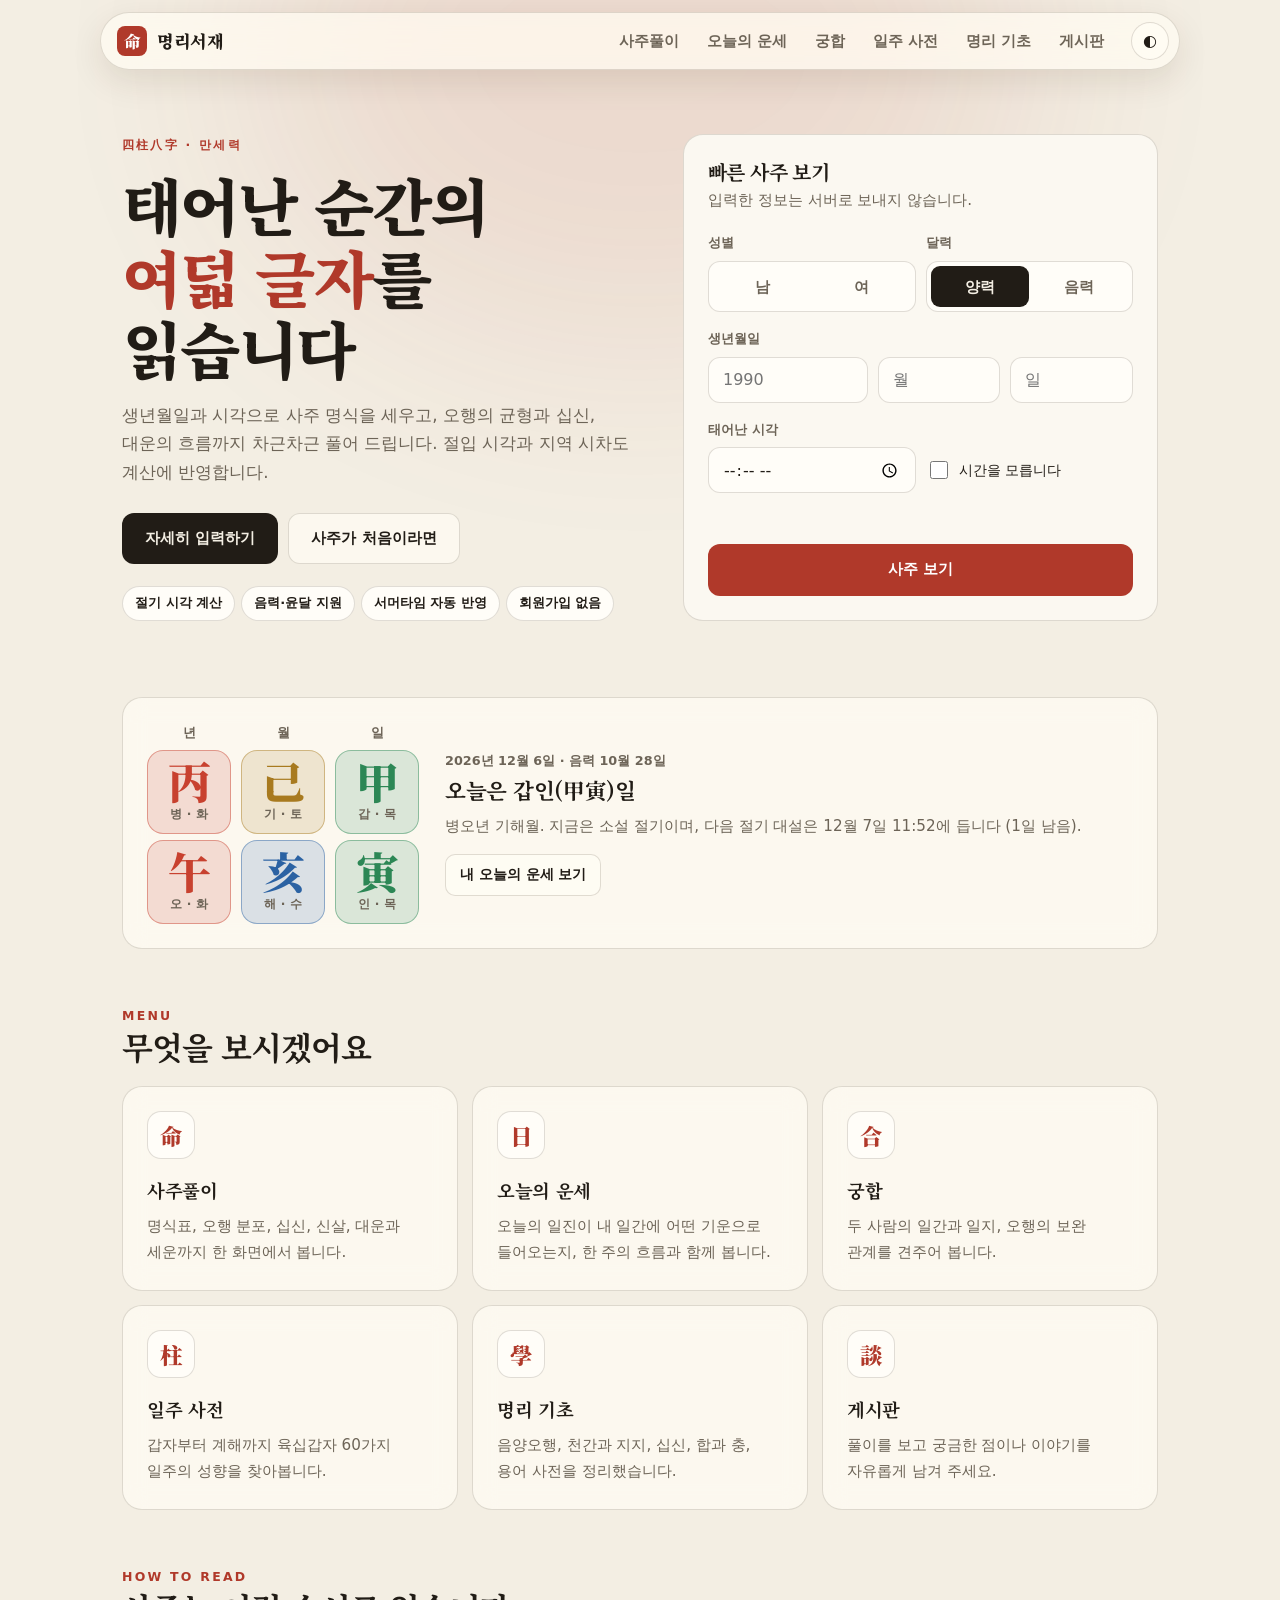
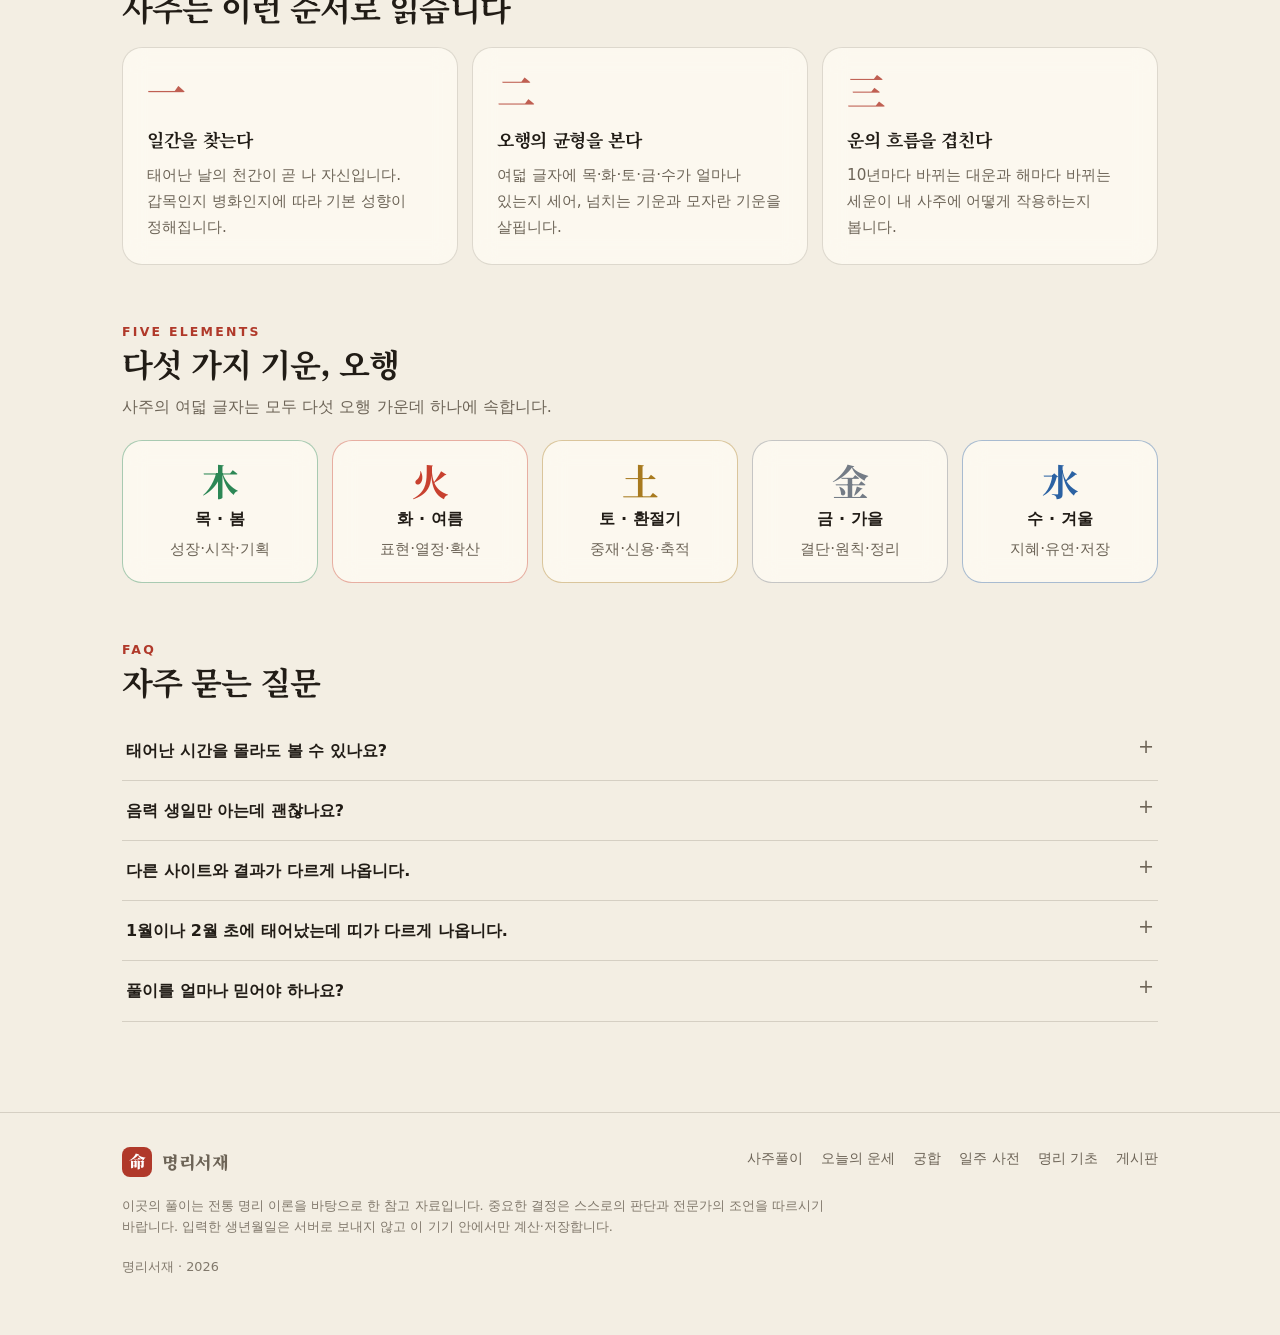
==== commit c7c37236: "feat: 휴대폰 화면 정리와 풀이 보강, 게임 페이지 삭제" ====
--- a/index.html
+++ b/index.html
@@ -2,10 +2,17 @@
 <html lang="ko">
 <head>
 <meta charset="utf-8">
-<meta name="viewport" content="width=device-width, initial-scale=1">
+<meta name="viewport" content="width=device-width, initial-scale=1, viewport-fit=cover">
 <meta name="color-scheme" content="dark light">
 <title>명리서재 · 사주풀이와 만세력</title>
 <meta name="description" content="생년월일시로 사주팔자를 세우고 오행, 십신, 대운, 오늘의 운세, 궁합까지 차근차근 읽어 보는 사주풀이 사이트">
+<link rel="icon" href="assets/favicon.svg" type="image/svg+xml">
+<meta property="og:type" content="website">
+<meta property="og:site_name" content="명리서재">
+<meta property="og:title" content="명리서재 · 사주풀이와 만세력">
+<meta property="og:description" content="생년월일시로 사주팔자를 세우고 오행, 십신, 대운, 오늘의 운세, 궁합까지 차근차근 읽어 보는 사주풀이 사이트">
+<meta property="og:url" content="https://anthd227.github.io/test-website/">
+<meta property="og:image" content="https://anthd227.github.io/test-website/assets/og.png">
 <link rel="preconnect" href="https://fonts.googleapis.com">
 <link rel="preconnect" href="https://fonts.gstatic.com" crossorigin>
 <link href="https://fonts.googleapis.com/css2?family=Noto+Serif+KR:wght@500;700;900&display=swap" rel="stylesheet">
@@ -29,17 +36,18 @@
   .menu-card .ic { width: 48px; height: 48px; border-radius: 14px; display: grid; place-items: center; font-family: var(--serif); font-weight: 900; font-size: 1.4rem; background: var(--glass2); border: 1px solid var(--line); margin-bottom: 16px; color: var(--c1); }
   .menu-card h3 { font-size: 1.15rem; }
   .step .n { font-family: var(--serif); font-size: 2.4rem; font-weight: 900; line-height: 1; color: var(--c1); opacity: .8; margin-bottom: 14px; }
-  .el-card { text-align: center; padding: 20px 12px; border-color: color-mix(in srgb, var(--el) 40%, transparent); }
+  .el-card { text-align: center; padding: 20px 12px; border-color: var(--el); border-color: color-mix(in srgb, var(--el) 40%, transparent); }
   .el-card b { display: block; font-family: var(--serif); font-size: 2.3rem; line-height: 1.1; color: var(--el); }
   .el-card strong { display: block; margin: 4px 0; }
   @media (max-width: 900px) {
     .hero { grid-template-columns: 1fr; padding-top: 40px; gap: 26px; }
     .today { grid-template-columns: 1fr; }
   }
-  @media (max-width: 420px) { .today .three { grid-template-columns: repeat(3, 1fr); } }
+  @media (max-width: 420px) { .today .three { grid-template-columns: repeat(3, 1fr); } .hero .btns .btn { flex: 1; } }
 </style>
 </head>
 <body>
+<noscript><p style="padding:24px;text-align:center">이 사이트는 자바스크립트를 켜야 이용할 수 있습니다.</p></noscript>
 
 <main>
   <div class="wrap">
--- a/assets/site.css
+++ b/assets/site.css
@@ -16,7 +16,7 @@
 * { box-sizing: border-box; }
 html { scroll-behavior: smooth; scroll-padding-top: 130px; }
 body { margin: 0; background: var(--bg); color: var(--ink); line-height: 1.7; overflow-x: hidden; word-break: keep-all; overflow-wrap: anywhere;
-  font-family: "Pretendard", "Malgun Gothic", "맑은 고딕", "Apple SD Gothic Neo", system-ui, sans-serif; -webkit-font-smoothing: antialiased; }
+  font-family: "Pretendard", "Malgun Gothic", "맑은 고딕", "Apple SD Gothic Neo", system-ui, sans-serif; -webkit-font-smoothing: antialiased; padding-top: 70px; }
 a { color: inherit; text-decoration: none; }
 button, input, select, textarea { font: inherit; color: inherit; }
 h1, h2, h3 { font-family: var(--serif); text-wrap: balance; }
@@ -28,7 +28,7 @@
   transform: translateX(-50%); filter: blur(110px); opacity: .1; background: var(--c1); }
 
 /* 상단 메뉴 */
-.site-head { position: sticky; top: 12px; z-index: 30; padding: 0 14px; }
+.site-head { position: fixed; top: 12px; left: 0; right: 0; z-index: 30; padding: 0 14px; }
 .site-head .bar { max-width: 1080px; margin: 0 auto; height: 58px; padding: 0 10px 0 16px; display: flex; align-items: center; gap: 14px;
   background: var(--glass); border: 1px solid var(--line); border-radius: 999px;
   backdrop-filter: blur(18px) saturate(150%); -webkit-backdrop-filter: blur(18px) saturate(150%); box-shadow: var(--shadow); }
@@ -50,6 +50,7 @@
   transform: translateY(24px); transition: transform .25s; }
 .sheet.open .sheet-panel { transform: none; }
 .sheet .grab { width: 44px; height: 4px; border-radius: 4px; background: var(--line); margin: 6px auto 12px; }
+.sheet .close { position: absolute; top: 12px; right: 14px; height: 34px; padding: 0 14px; border-radius: 999px; border: 1px solid var(--line); background: var(--glass2); font-size: .84rem; font-weight: 700; cursor: pointer; }
 .sheet h4 { margin: 14px 4px 6px; font-size: .78rem; letter-spacing: .1em; color: var(--sub); font-weight: 700; }
 .sheet a.item { display: flex; align-items: center; gap: 14px; padding: 12px 10px; border-radius: 14px; }
 .sheet a.item:hover, .sheet a.item.on { background: var(--glass2); }
@@ -119,9 +120,11 @@
 .el-dot { display: inline-block; width: 9px; height: 9px; border-radius: 50%; background: var(--el); }
 
 /* 간지 글자 */
+.gz { background: var(--bg2); border: 1px solid var(--el); }
 .gz { display: flex; flex-direction: column; align-items: center; justify-content: center; gap: 2px; aspect-ratio: 1; width: 100%; border-radius: 16px;
   background: color-mix(in srgb, var(--el) 16%, var(--bg2)); border: 1px solid color-mix(in srgb, var(--el) 45%, transparent); }
-.gz b { font-family: var(--serif); font-size: clamp(1.7rem, 7vw, 2.7rem); font-weight: 900; line-height: 1; color: var(--el); }
+.gz { min-width: 0; }
+.gz b { font-family: var(--serif); font-size: clamp(1.4rem, 7vw, 2.7rem); font-weight: 900; line-height: 1; color: var(--el); }
 .gz span { font-size: .76rem; color: var(--sub); font-weight: 600; }
 .gz.empty { background: var(--glass); border: 1px dashed var(--line); }
 .gz.empty b { color: var(--sub); opacity: .5; }
@@ -138,13 +141,13 @@
 .pillars .cell.me { color: var(--c1); font-weight: 800; }
 .pillars .hid { display: flex; justify-content: center; gap: 4px; font-family: var(--serif); font-weight: 700; }
 .tag { display: inline-block; padding: 2px 8px; border-radius: 6px; background: var(--glass2); border: 1px solid var(--line); font-size: .74rem; font-weight: 600; margin: 1px; white-space: nowrap; }
-.tag.hot { color: var(--c1); border-color: color-mix(in srgb, var(--c1) 45%, transparent); }
+.tag.hot { color: var(--c1); border-color: var(--c1); border-color: color-mix(in srgb, var(--c1) 45%, transparent); }
 
 /* 막대 */
 .bars { display: grid; gap: 10px; }
 .bar-row { display: grid; grid-template-columns: 62px 1fr 34px; align-items: center; gap: 10px; font-size: .9rem; }
 .bar-row .track { height: 12px; border-radius: 99px; background: var(--glass2); overflow: hidden; }
-.bar-row .fill { height: 100%; border-radius: 99px; background: var(--el, var(--c1)); min-width: 2px; transition: width .6s cubic-bezier(.2,.7,.2,1); }
+.bar-row .fill { height: 100%; border-radius: 99px; background: var(--el, var(--c1)); transition: width .6s cubic-bezier(.2,.7,.2,1); }
 .bar-row .num { text-align: right; font-variant-numeric: tabular-nums; color: var(--sub); }
 .meter { position: relative; height: 10px; border-radius: 99px; background: linear-gradient(90deg, var(--water), var(--glass2) 50%, var(--fire)); }
 .meter i { position: absolute; top: 50%; width: 18px; height: 18px; border-radius: 50%; background: var(--ink); border: 3px solid var(--bg2); transform: translate(-50%, -50%); }
@@ -153,7 +156,7 @@
 /* 가로 스크롤 줄 */
 .hscroll { display: flex; gap: 8px; overflow-x: auto; padding-bottom: 6px; scrollbar-width: thin; }
 .luck { flex: none; width: 82px; padding: 10px 6px; border-radius: 14px; border: 1px solid var(--line); background: var(--glass); text-align: center; font-size: .76rem; color: var(--sub); }
-.luck.now { border-color: var(--c1); background: color-mix(in srgb, var(--c1) 10%, var(--bg2)); }
+.luck.now { border-color: var(--c1); background: var(--glass2); background: color-mix(in srgb, var(--c1) 10%, var(--bg2)); }
 .luck .age { font-weight: 700; color: var(--ink); font-size: .84rem; }
 .luck .mini-gz { margin: 5px 0 3px; font-size: 1.4rem; }
 
@@ -165,6 +168,7 @@
 input[type="text"], input[type="number"], input[type="time"], input[type="password"], input[type="search"], select, textarea {
   width: 100%; height: 46px; padding: 0 14px; border-radius: 12px; border: 1px solid var(--line); background: var(--glass2); outline: none; }
 textarea { height: auto; padding: 12px 14px; }
+input, select, textarea { min-width: 0; max-width: 100%; }
 input:focus, select:focus, textarea:focus { border-color: var(--c1); }
 select option { background: var(--bg2); color: var(--ink); }
 .row { display: grid; gap: 10px; }
@@ -202,7 +206,7 @@
 
 /* 페이지 안 목차 */
 .toc { position: sticky; top: 80px; z-index: 20; margin: 0 -22px; padding: 8px 22px; display: flex; gap: 6px; overflow-x: auto; scrollbar-width: none;
-  background: color-mix(in srgb, var(--bg) 88%, transparent); backdrop-filter: blur(10px); -webkit-backdrop-filter: blur(10px); border-bottom: 1px solid var(--line); }
+  background: var(--bg); background: color-mix(in srgb, var(--bg) 88%, transparent); backdrop-filter: blur(10px); -webkit-backdrop-filter: blur(10px); border-bottom: 1px solid var(--line); }
 .toc::-webkit-scrollbar { display: none; }
 .toc a { flex: none; }
 
@@ -235,6 +239,7 @@
   .wrap { padding: 0 16px; }
   .toc { margin: 0 -16px; padding: 8px 16px; }
   .site-head { padding: 0 10px; top: 8px; }
+  body { padding-top: 62px; }
   .site-head .bar { height: 54px; padding-left: 12px; }
   .page-head { padding: 40px 0 20px; }
   section.block { padding-top: 44px; }
@@ -244,6 +249,44 @@
   .gz { border-radius: 12px; }
   .row.ymd { grid-template-columns: 1.2fr 1fr 1fr; gap: 6px; }
 }
+/* 휴대폰 */
+@media (max-width: 620px) {
+  .toc { top: 66px; }
+  .toc .chip, button.chip { padding: 8px 14px; font-size: .86rem; }
+  .btn.sm { padding: 10px 14px; }
+  .kv { grid-template-columns: 1fr; gap: 2px; }
+  .kv dt { margin-top: 10px; font-weight: 700; font-size: .8rem; }
+  .kv dt:first-child { margin-top: 0; }
+  .res-head { padding-top: 30px; }
+  .res-head .btns { width: 100%; }
+  .res-head .btns .btn { flex: 1; white-space: nowrap; padding-left: 8px; padding-right: 8px; }
+  .pillars .ch small { font-size: .64rem; letter-spacing: -0.03em; }
+  .pillars .cell { font-size: .8rem; }
+  .pillars .rh { font-size: .66rem; white-space: nowrap; letter-spacing: -0.04em; }
+  .tag { font-size: .68rem; padding: 2px 5px; }
+  .bar-row { grid-template-columns: 56px 1fr 22px; gap: 8px; }
+  .score { width: 112px; height: 112px; }
+  .score div { width: 90px; height: 90px; }
+  .score b { font-size: 1.9rem; }
+  .foot-grid { flex-direction: column; gap: 14px; }
+  /* 표는 카드로 풀어서 */
+  .tbl-wrap { border: 0; overflow: visible; border-radius: 0; }
+  table.tbl { min-width: 0 !important; display: block; }
+  .tbl tbody { display: grid; gap: 10px; }
+  .tbl tr { display: block; padding: 12px 14px; border: 1px solid var(--line); border-radius: 14px; background: var(--glass); }
+  .tbl tr:first-child { display: none; }
+  .tbl td { display: block; position: relative; padding: 4px 0 4px 80px; border: 0; min-width: 0 !important; white-space: normal !important; }
+  .tbl td::before { content: attr(data-label); position: absolute; left: 0; top: 4px; width: 72px; color: var(--sub); font-family: "Pretendard", "Malgun Gothic", system-ui, sans-serif; font-size: .76rem; font-weight: 700; line-height: 1.9; }
+  .tbl td br { display: none; }
+  .tbl td .small { margin-left: 6px; }
+}
+@media (max-width: 380px) {
+  .wrap { padding: 0 12px; }
+  .toc { margin: 0 -12px; padding: 8px 12px; }
+  .card { padding: 15px; }
+  .pillars { grid-template-columns: 34px repeat(4, 1fr); gap: 5px; }
+  .tabbar a, .tabbar button { font-size: .66rem; }
+}
 @media (prefers-reduced-motion: reduce) {
   *, *::before, *::after { animation: none !important; transition: none !important; }
   html { scroll-behavior: auto; }
